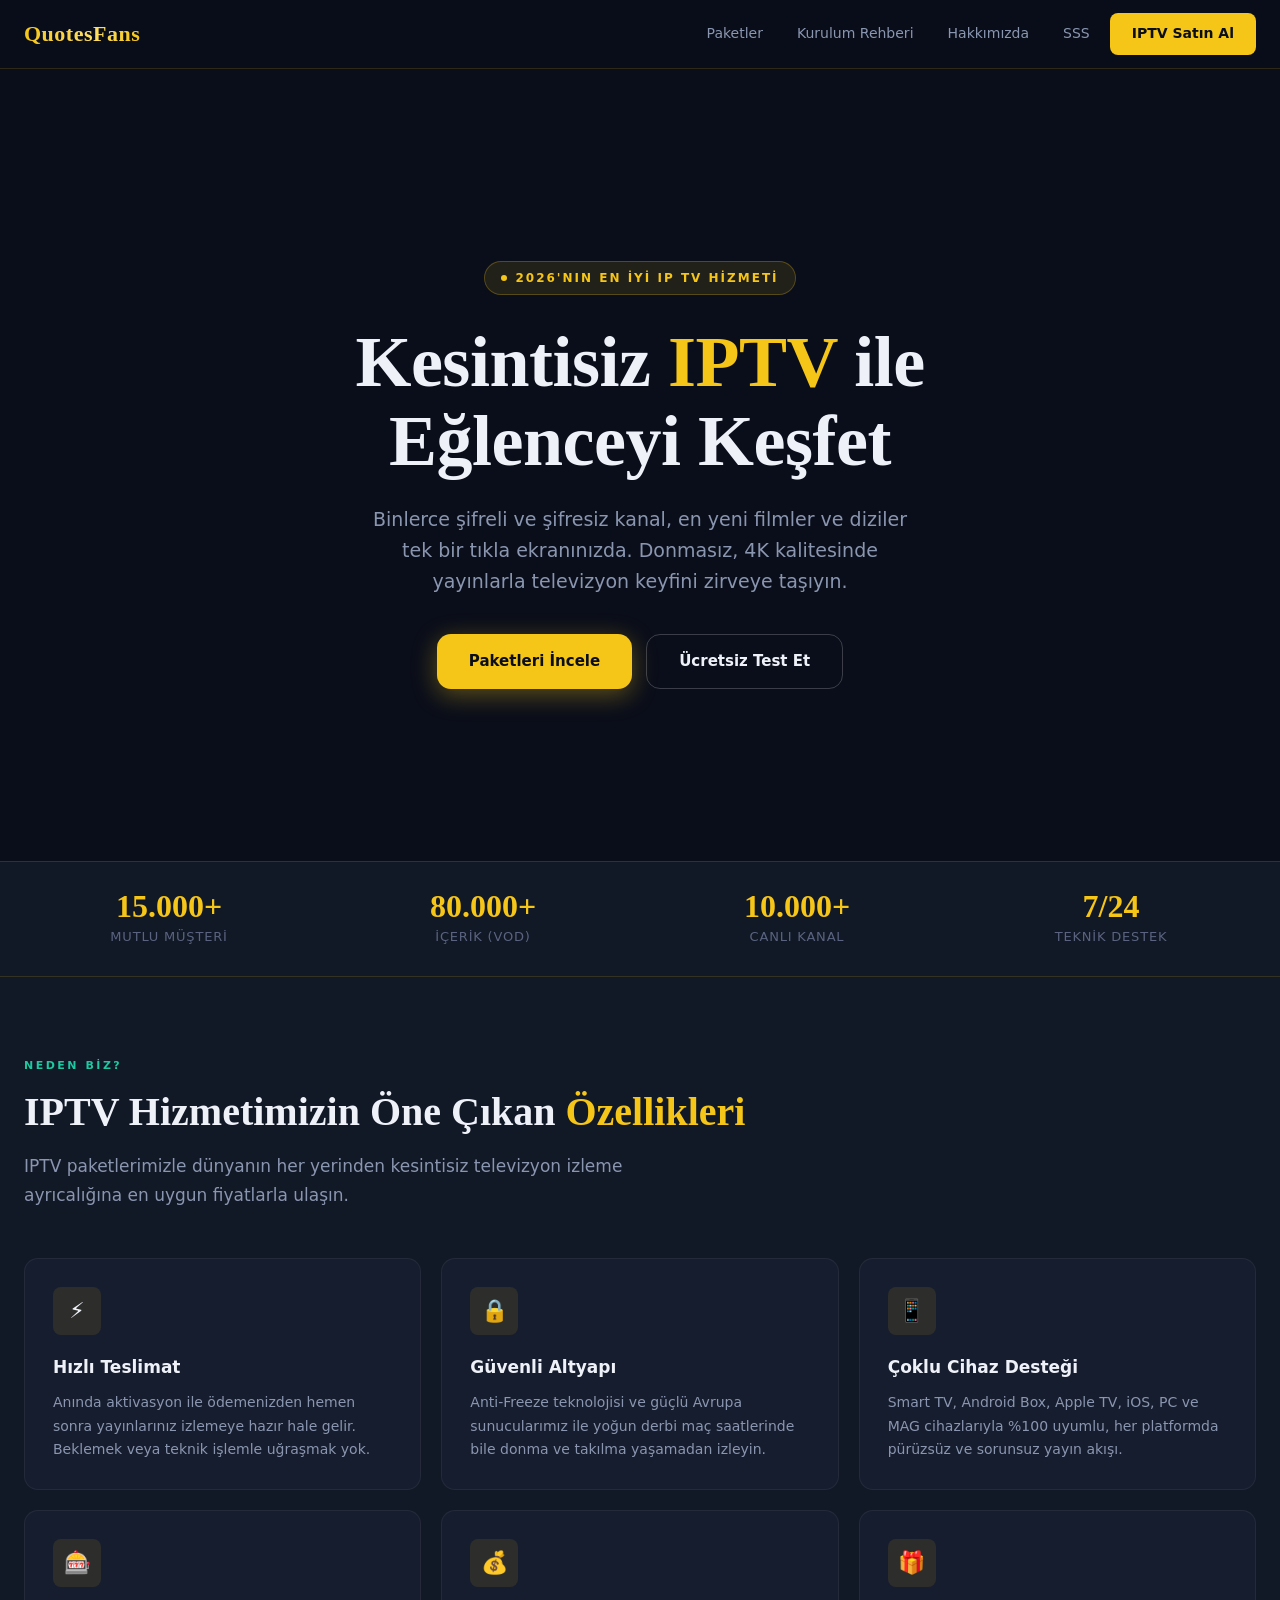
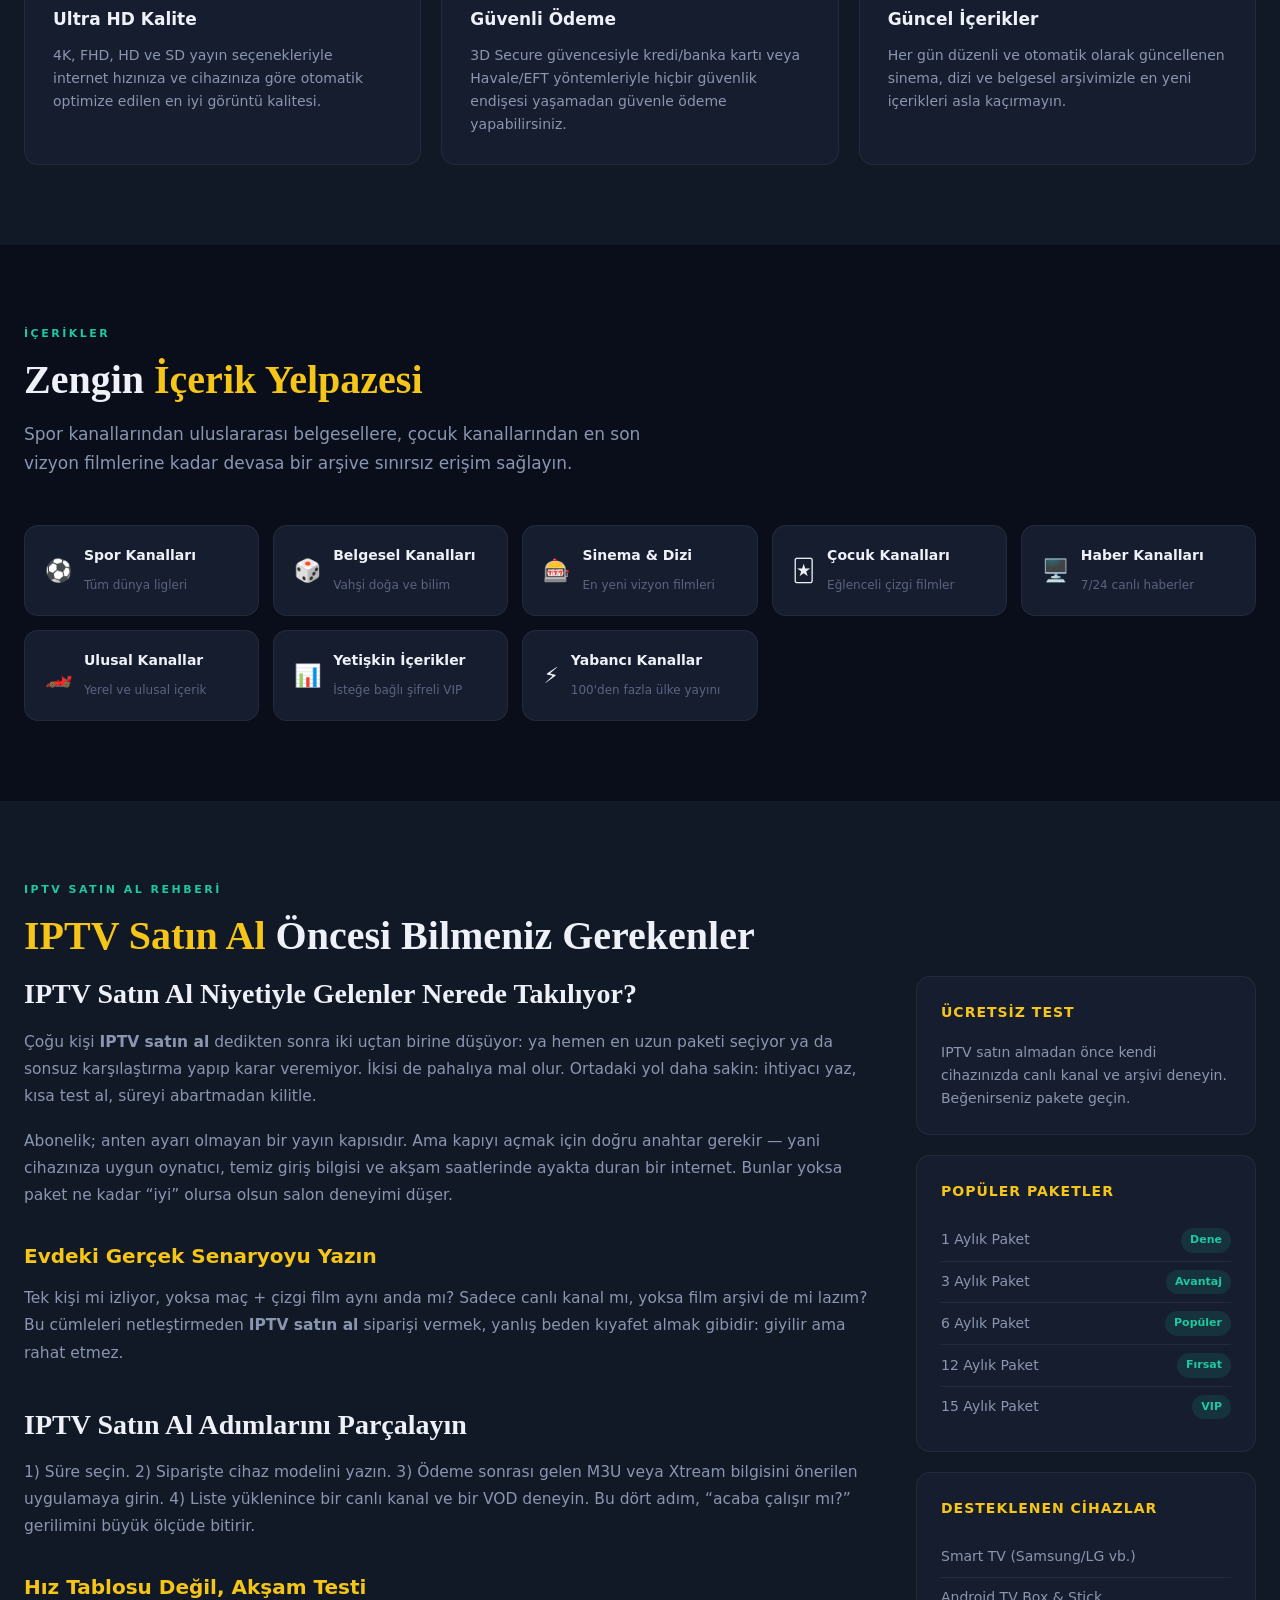
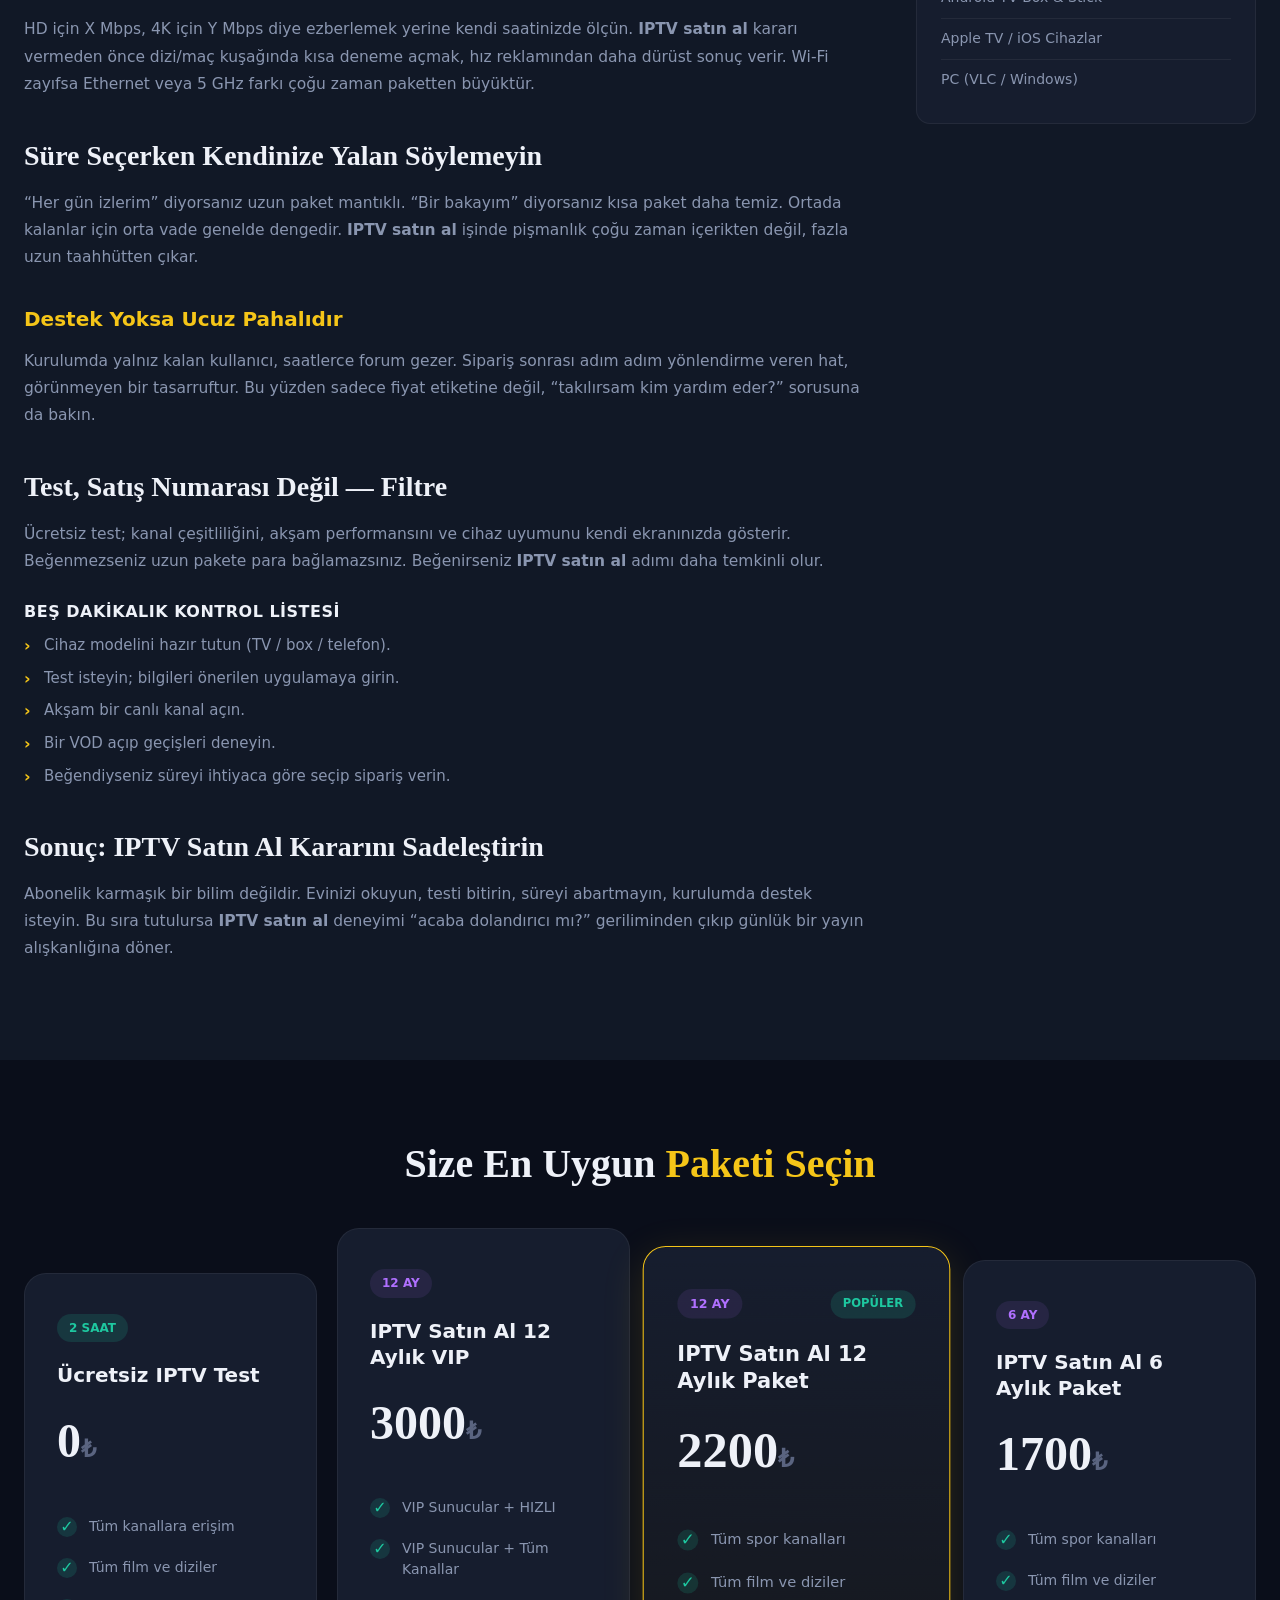
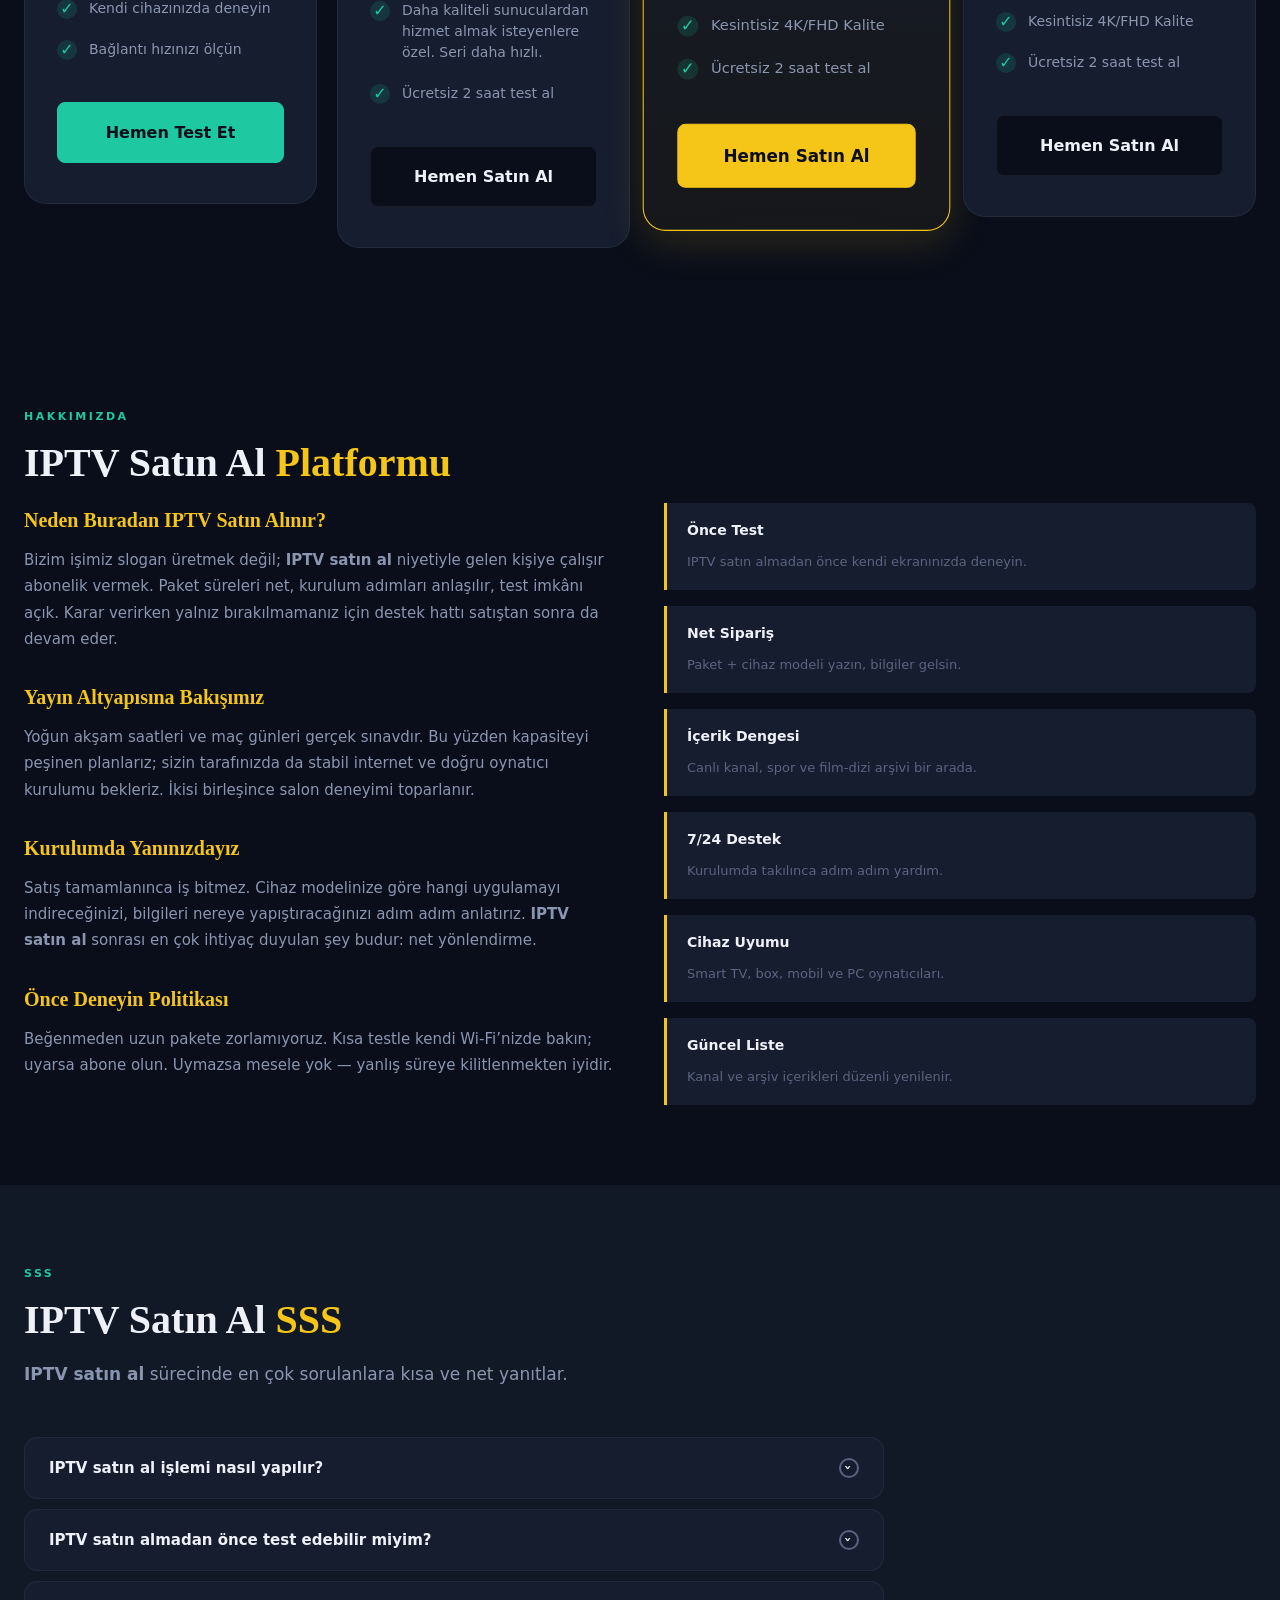
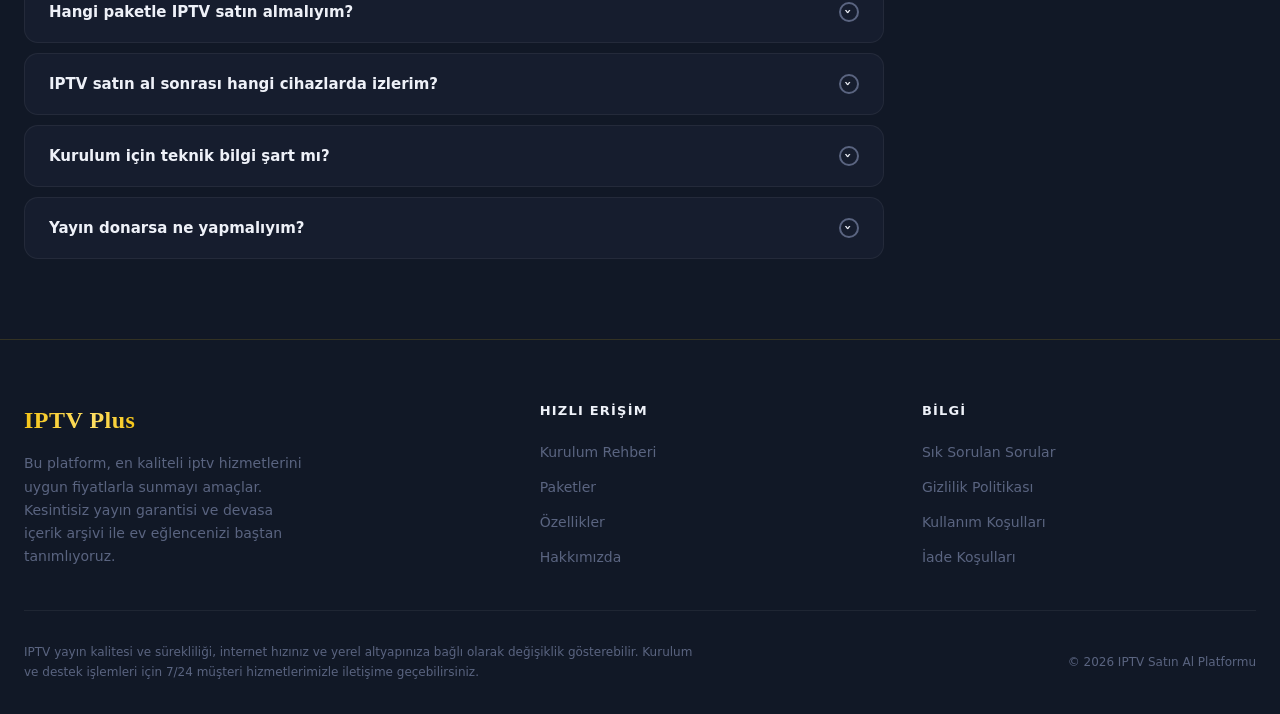
==== index.html @ f60a790b "Update index.html" ====
<!DOCTYPE html>
<html lang="tr">
<head>
  <meta charset="UTF-8">
  <meta name="viewport" content="width=device-width, initial-scale=1.0">
  
  <!-- SEO Meta -->
  <title>IPTV Satın Al | Uygun Fiyatlı IPTV Paketleri ve Ücretsiz Test</title>
  <meta name="description" content="IPTV satın al ve anında kullanmaya başla. Uygun fiyatlı IPTV abonelikleri, 4K & Full HD yayınlar, hızlı aktivasyon, donmasız yayın ve 7/24 teknik destek ile en iyi IPTV deneyimini yaşayın."> 
  <meta name="keywords" content="iptv satın al,IP TV, IPTV satın al, en uygun fiyatlı iptv 2026, iptv server, kesintisiz iptv, 4k iptv, donmasız iptv, güvenilir iptv, iptv abonelik, iptv türkiye, kaliteli iptv, ucuz iptv paketi, iptv test, şifresiz iptv, xtream codes iptv">
  <meta name="author" content="IPTV Platformu">
  <meta name="robots" content="index, follow">
  <meta name="googlebot" content="index, follow">
  <meta name="bingbot" content="index, follow">
  
  <!-- Ekstra SEO Etiketleri -->
  <meta name="language" content="Turkish">
  <meta name="revisit-after" content="1 days">
  <meta name="rating" content="general">
  <meta name="subject" content="IPTV Satın Al | Uygun Fiyatlı IPTV Paketleri ve Ücretsiz Test">
  <meta name="distribution" content="global">
  
  <meta name="theme-color" content="#0a0e1a">
  <meta name="msapplication-TileColor" content="#0a0e1a">
  <meta name="msapplication-TileImage" content="favicon-150x150.png">

  <link rel="apple-touch-icon" sizes="180x180" href="/apple-touch-icon.png">
  <link rel="icon" type="image/png" sizes="32x32" href="/favicon-32x32.png">
  <link rel="icon" type="image/png" sizes="16x16" href="/favicon-16x16.png">
  <link rel="shortcut icon" href="/favicon.ico">

  <!-- Canonical & hreflang (Değiştirilmedi) -->
  <link rel="canonical" href="https://quotesfans.com/">
    <link rel="alternate" hreflang="tr" href="https://quotesfans.com/" />
    <link rel="alternate" hreflang="en" href="https://quotesfans.com/" />
    <link rel="alternate" hreflang="de" href="https://quotesfans.com/" />
    <link rel="alternate" hreflang="fr" href="https://quotesfans.com/" />
    <link rel="alternate" hreflang="nl" href="https://quotesfans.com/" />
    <link rel="alternate" hreflang="it" href="https://quotesfans.com/" />
    <link rel="alternate" hreflang="es" href="https://quotesfans.com/" />
    <link rel="alternate" hreflang="pt" href="https://quotesfans.com/" />
    <link rel="alternate" hreflang="sv" href="https://quotesfans.com/" />
    <link rel="alternate" hreflang="no" href="https://quotesfans.com/" />
    <link rel="alternate" hreflang="da" href="https://quotesfans.com/" />
    <link rel="alternate" hreflang="fi" href="https://quotesfans.com/" />
    <link rel="alternate" hreflang="cs" href="https://quotesfans.com/" />
    <link rel="alternate" hreflang="sk" href="https://quotesfans.com/" />
    <link rel="alternate" hreflang="hu" href="https://quotesfans.com/" />
    <link rel="alternate" hreflang="ro" href="https://quotesfans.com/" />
    <link rel="alternate" hreflang="bg" href="https://quotesfans.com/" />
    <link rel="alternate" hreflang="el" href="https://quotesfans.com/" />
    <link rel="alternate" hreflang="ru" href="https://quotesfans.com/" />
    <link rel="alternate" hreflang="uk" href="https://quotesfans.com/" />
    <link rel="alternate" hreflang="sr" href="https://quotesfans.com/" />
    <link rel="alternate" hreflang="hr" href="https://quotesfans.com/" />
    <link rel="alternate" hreflang="bs" href="https://quotesfans.com/" />
    <link rel="alternate" hreflang="sq" href="https://quotesfans.com/" />
    <link rel="alternate" hreflang="x-default" href="https://quotesfans.com/" />

  <!-- Open Graph -->
  <meta property="og:type" content="website">
  <meta property="og:url" content="https://quotesfans.com/">
  <meta property="og:title" content="IPTV Satın Al | Uygun Fiyatlı IPTV Paketleri ve Ücretsiz Test">
  <meta property="og:description" content="IPTV satın al ve anında kullanmaya başla. Uygun fiyatlı IPTV abonelikleri, 4K & Full HD yayınlar, hızlı aktivasyon, donmasız yayın ve 7/24 teknik destek ile en iyi IPTV deneyimini yaşayın.">
  <meta property="og:image" content="https://quotesfans.com/favicon.ico">
  <meta property="og:site_name" content="IPTV Satın Al | Uygun Fiyatlı IPTV Paketleri ve Ücretsiz Test">

  <!-- Twitter -->
  <meta name="twitter:card" content="summary_large_image">
  <meta name="twitter:url" content="https://quotesfans.com/">
  <meta name="twitter:title" content="IPTV Satın Al | Uygun Fiyatlı IPTV Paketleri ve Ücretsiz Test">
  <meta name="twitter:description" content="IPTV satın al ve anında kullanmaya başla. Uygun fiyatlı IPTV abonelikleri, 4K & Full HD yayınlar, hızlı aktivasyon, donmasız yayın ve 7/24 teknik destek ile en iyi IPTV deneyimini yaşayın.">
  <meta name="twitter:image" content="https://quotesfans.com/favicon.ico">

  <!-- Favicon -->
  <link rel="icon" type="image/x-icon" href="https://quotesfans.com/favicon.ico">
  <link rel="icon" type="image/png" sizes="16x16" href="https://quotesfans.com/favicon.ico">
  <link rel="icon" type="image/png" sizes="32x32" href="https://quotesfans.com/favicon.ico">
  <link rel="icon" type="image/png" sizes="48x48" href="https://quotesfans.com/favicon.ico">
  <link rel="icon" type="image/png" sizes="96x96" href="https://quotesfans.com/favicon.ico">
  <link rel="icon" type="image/png" sizes="150x150" href="https://quotesfans.com/favicon.ico">
  <link rel="apple-touch-icon" sizes="180x180" href="https://quotesfans.com/favicon.ico">
  <link rel="icon" type="image/png" sizes="192x192" href="https://quotesfans.com/favicon.ico">
  <link rel="icon" type="image/png" sizes="512x512" href="https://quotesfans.com/favicon.ico">
  <link rel="manifest" href="site.webmanifest">

  <!-- JSON-LD: Organization -->
  <script type="application/ld+json">
  {
    "@context": "https://schema.org",
    "@type": "Organization",
    "name": "QuotesFans",
    "url": "https://quotesfans.com/",
    "logo": "https://quotesfans.com/android-chrome-512x512.png",
    "description": "IPTV Satın Al | Uygun Fiyatlı IPTV Paketleri ve Ücretsiz Test"
  }
  </script>

  <!-- JSON-LD: WebSite -->
  <script type="application/ld+json">
  {
    "@context": "https://schema.org",
    "@type": "WebSite",
    "name": "QuotesFans",
    "url": "https://quotesfans.com/",
    "potentialAction": {
      "@type": "SearchAction",
      "target": "https://quotesfans.com/?s={search_term_string}",
      "query-input": "required name=search_term_string"
    }
  }
  </script>

  <!-- JSON-LD: BreadcrumbList -->
  <script type="application/ld+json">
  {
    "@context": "https://schema.org",
    "@type": "BreadcrumbList",
    "itemListElement": [
      {
        "@type": "ListItem",
        "position": 1,
        "name": "Ana Sayfa",
        "item": "https://quotesfans.com/"
      },
      {
        "@type": "ListItem",
        "position": 2,
        "name": "IPTV Satın Al Rehberi",
        "item": "https://quotesfans.com/#giris-rehberi"
      }
    ]
  }
  </script>

  <!-- JSON-LD: FAQPage -->
  <script type="application/ld+json">
  {
    "@context": "https://schema.org",
    "@type": "FAQPage",
    "mainEntity": [
      {
        "@type": "Question",
        "name": "IPTV satın al işlemi nasıl yapılır?",
        "acceptedAnswer": {
          "@type": "Answer",
          "text": "Paketi seçip sipariş verin, cihaz modelinizi yazın. Ödeme onayı sonrası abonelik bilgileri gelir; önerilen uygulamaya girerek dakikalar içinde izlemeye başlarsınız."
        }
      },
      {
        "@type": "Question",
        "name": "IPTV satın almadan önce test edebilir miyim?",
        "acceptedAnswer": {
          "@type": "Answer",
          "text": "Evet. Kendi cihazınızda ve kendi internetinizde kısa test ile yayın kalitesini görün; beğenirseniz pakete geçin."
        }
      },
      {
        "@type": "Question",
        "name": "Hangi paketle IPTV satın almalıyım?",
        "acceptedAnswer": {
          "@type": "Answer",
          "text": "İlk kez deniyorsanız kısa paket; düzenli izliyorsanız 6 veya 12 aylık seçenek daha mantıklıdır."
        }
      },
      {
        "@type": "Question",
        "name": "IPTV satın al sonrası hangi cihazlarda izlerim?",
        "acceptedAnswer": {
          "@type": "Answer",
          "text": "Smart TV, Android box, Apple TV, telefon, tablet ve bilgisayar. Siparişte modelinizi paylaşmanız kurulumu hızlandırır."
        }
      },
      {
        "@type": "Question",
        "name": "Kurulum için teknik bilgi şart mı?",
        "acceptedAnswer": {
          "@type": "Answer",
          "text": "Hayır. Destek ekibi cihazınıza uygun adımları anlatır. Çoğu kurulum birkaç dakikada biter."
        }
      },
      {
        "@type": "Question",
        "name": "Yayın donarsa ne yapmalıyım?",
        "acceptedAnswer": {
          "@type": "Answer",
          "text": "Önce Ethernet veya 5 GHz Wi-Fi deneyin, arka plan indirmelerini kapatın. Sorun sürerse destek hattına cihaz modelinizle yazın."
        }
      }
    ]
  }
  </script>

<style>
*, *::before, *::after { margin: 0; padding: 0; box-sizing: border-box; }
:root {
  --bg-base: #0a0e1a;
  --bg-surface: #111826;
  --bg-card: #161d2e;
  --bg-card-hover: #1c2540;
  --accent-gold: #f5c518;
  --accent-gold-dim: #c49a0e;
  --accent-teal: #1ec8a0;
  --accent-blue: #4a90d9;
  --text-primary: #eef1f8;
  --text-secondary: #8a96b0;
  --text-muted: #5a6480;
  --border: rgba(245, 197, 24, 0.15);
  --border-subtle: rgba(255,255,255,0.06);
  --radius-sm: 8px;
  --radius-md: 14px;
  --radius-lg: 22px;
  --shadow-card: 0 4px 24px rgba(0,0,0,0.4);
  --shadow-glow: 0 0 30px rgba(245, 197, 24, 0.18);
  --font-display: 'Georgia', 'Times New Roman', serif;
  --font-body: 'Segoe UI', system-ui, -apple-system, sans-serif;
}
html { scroll-behavior: smooth; }
body {
  font-family: var(--font-body);
  background-color: var(--bg-base);
  color: var(--text-primary);
  line-height: 1.7;
  overflow-x: hidden;
  min-height: 100vh;
}
/* ===================== HEADER ===================== */
.site-header {
  position: sticky;
  top: 0;
  z-index: 1000;
  background: rgba(10, 14, 26, 0.95);
  backdrop-filter: blur(12px);
  -webkit-backdrop-filter: blur(12px);
  border-bottom: 1px solid var(--border);
}
.header-inner {
  max-width: 1280px;
  margin: 0 auto;
  padding: 0 24px;
  height: 68px;
  display: flex;
  align-items: center;
  justify-content: space-between;
  gap: 24px;
}
.site-logo {
  display: flex;
  align-items: center;
  gap: 10px;
  text-decoration: none;
  flex-shrink: 0;
}
.site-logo img {
  width: 36px;
  height: 36px;
  border-radius: 8px;
}
.logo-wordmark {
  font-family: var(--font-display);
  font-size: 22px;
  font-weight: 700;
  letter-spacing: 0.5px;
  background: linear-gradient(90deg, var(--accent-gold) 0%, #ffe066 60%, var(--accent-gold) 100%);
  -webkit-background-clip: text;
  -webkit-text-fill-color: transparent;
  background-clip: text;
}
.header-nav {
  display: flex;
  align-items: center;
  gap: 6px;
}
.nav-link {
  color: var(--text-secondary);
  text-decoration: none;
  font-size: 14px;
  font-weight: 500;
  padding: 8px 14px;
  border-radius: var(--radius-sm);
  transition: color 0.2s, background 0.2s;
}
.nav-link:hover {
  color: var(--text-primary);
  background: var(--border-subtle);
}
.nav-cta {
  background: var(--accent-gold);
  color: #0a0e1a;
  font-weight: 700;
  font-size: 14px;
  padding: 9px 22px;
  border-radius: var(--radius-sm);
  text-decoration: none;
  transition: background 0.2s, box-shadow 0.2s, transform 0.15s;
}
.nav-cta:hover {
  background: #ffe066;
  box-shadow: var(--shadow-glow);
  transform: translateY(-1px);
}
.hamburger {
  display: none;
  flex-direction: column;
  gap: 5px;
  background: none;
  border: none;
  cursor: pointer;
  padding: 8px;
}
.hamburger span {
  display: block;
  width: 24px;
  height: 2px;
  background: var(--text-primary);
  border-radius: 2px;
  transition: all 0.3s;
}
/* Mobile nav */
.mobile-nav {
  display: none;
  flex-direction: column;
  gap: 4px;
  padding: 12px 24px 16px;
  background: rgba(10, 14, 26, 0.98);
  border-top: 1px solid var(--border-subtle);
}
.mobile-nav.open { display: flex; }
.mobile-nav a {
  color: var(--text-secondary);
  text-decoration: none;
  padding: 10px 0;
  font-size: 15px;
  border-bottom: 1px solid var(--border-subtle);
}
.mobile-nav a:last-child { border-bottom: none; }
/* ===================== HERO ===================== */
.hero {
  position: relative;
  min-height: 88vh;
  display: flex;
  align-items: center;
  justify-content: center;
  overflow: hidden;
  text-align: center;
  padding: 80px 24px 60px;
}
.hero-bg {
  position: absolute;
  inset: 0;
  z-index: 0;
}
.hero-bg img {
  width: 100%;
  height: 100%;
  object-fit: cover;
  object-position: center;
  opacity: 0.55;
}
.hero-bg::after {
  content: '';
  position: absolute;
  inset: 0;
  background: linear-gradient(
    to bottom,
    rgba(10,14,26,0.3) 0%,
    rgba(10,14,26,0.15) 40%,
    rgba(10,14,26,0.85) 100%
  );
}
.hero-content {
  position: relative;
  z-index: 1;
  max-width: 760px;
}
.hero-eyebrow {
  display: inline-flex;
  align-items: center;
  gap: 8px;
  font-size: 12px;
  font-weight: 700;
  letter-spacing: 2px;
  text-transform: uppercase;
  color: var(--accent-gold);
  background: rgba(245, 197, 24, 0.1);
  border: 1px solid rgba(245, 197, 24, 0.25);
  padding: 6px 16px;
  border-radius: 100px;
  margin-bottom: 28px;
}
.hero-eyebrow::before {
  content: '';
  width: 6px;
  height: 6px;
  background: var(--accent-gold);
  border-radius: 50%;
  animation: pulse-dot 2s infinite;
}
@keyframes pulse-dot {
  0%, 100% { opacity: 1; transform: scale(1); }
  50% { opacity: 0.5; transform: scale(0.7); }
}
.hero-title {
  font-family: var(--font-display);
  font-size: clamp(38px, 6vw, 72px);
  font-weight: 700;
  line-height: 1.1;
  letter-spacing: -0.5px;
  margin-bottom: 22px;
  color: var(--text-primary);
}
.hero-title span {
  color: var(--accent-gold);
}
.hero-subtitle {
  font-size: clamp(16px, 2vw, 19px);
  color: var(--text-secondary);
  max-width: 540px;
  margin: 0 auto 36px;
  line-height: 1.65;
}
.hero-actions {
  display: flex;
  justify-content: center;
  gap: 14px;
  flex-wrap: wrap;
}
.btn-primary {
  display: inline-flex;
  align-items: center;
  gap: 8px;
  background: var(--accent-gold);
  color: #0a0e1a;
  font-weight: 700;
  font-size: 15px;
  padding: 14px 32px;
  border-radius: var(--radius-md);
  text-decoration: none;
  transition: all 0.25s;
  box-shadow: 0 6px 24px rgba(245, 197, 24, 0.35);
}
.btn-primary:hover {
  background: #ffe066;
  transform: translateY(-2px);
  box-shadow: 0 10px 32px rgba(245, 197, 24, 0.5);
}
.btn-secondary {
  display: inline-flex;
  align-items: center;
  gap: 8px;
  background: transparent;
  color: var(--text-primary);
  font-weight: 600;
  font-size: 15px;
  padding: 14px 32px;
  border-radius: var(--radius-md);
  border: 1px solid rgba(255,255,255,0.2);
  text-decoration: none;
  transition: all 0.25s;
}
.btn-secondary:hover {
  background: var(--border-subtle);
  border-color: rgba(255,255,255,0.35);
  transform: translateY(-1px);
}
/* ===================== STATS BAR ===================== */
.stats-bar {
  background: var(--bg-surface);
  border-top: 1px solid var(--border);
  border-bottom: 1px solid var(--border);
  padding: 28px 24px;
}
.stats-inner {
  max-width: 1280px;
  margin: 0 auto;
  display: grid;
  grid-template-columns: repeat(4, 1fr);
  gap: 24px;
}
.stat-item {
  text-align: center;
}
.stat-number {
  font-family: var(--font-display);
  font-size: 32px;
  font-weight: 700;
  color: var(--accent-gold);
  line-height: 1;
  margin-bottom: 4px;
}
.stat-label {
  font-size: 13px;
  color: var(--text-muted);
  text-transform: uppercase;
  letter-spacing: 0.8px;
}
/* ===================== SECTIONS ===================== */
.section {
  padding: 80px 24px;
}
.section-inner {
  max-width: 1280px;
  margin: 0 auto;
}
.section-alt {
  background: var(--bg-surface);
}
.section-label {
  font-size: 11px;
  font-weight: 700;
  letter-spacing: 2.5px;
  text-transform: uppercase;
  color: var(--accent-teal);
  margin-bottom: 12px;
}
.section-title {
  font-family: var(--font-display);
  font-size: clamp(26px, 4vw, 40px);
  font-weight: 700;
  line-height: 1.2;
  color: var(--text-primary);
  margin-bottom: 16px;
}
.section-title span { color: var(--accent-gold); }
.section-lead {
  font-size: 17px;
  color: var(--text-secondary);
  max-width: 640px;
  line-height: 1.7;
  margin-bottom: 48px;
}
/* ===================== FEATURES GRID ===================== */
.features-grid {
  display: grid;
  grid-template-columns: repeat(3, 1fr);
  gap: 20px;
}
.feature-card {
  background: var(--bg-card);
  border: 1px solid var(--border-subtle);
  border-radius: var(--radius-md);
  padding: 28px;
  transition: border-color 0.25s, box-shadow 0.25s, transform 0.2s;
}
.feature-card:hover {
  border-color: var(--border);
  box-shadow: var(--shadow-card);
  transform: translateY(-3px);
}
.feature-icon {
  width: 48px;
  height: 48px;
  background: rgba(245, 197, 24, 0.1);
  border-radius: var(--radius-sm);
  display: flex;
  align-items: center;
  justify-content: center;
  font-size: 22px;
  margin-bottom: 18px;
}
.feature-card h3 {
  font-size: 17px;
  font-weight: 700;
  color: var(--text-primary);
  margin-bottom: 10px;
}
.feature-card p {
  font-size: 14px;
  color: var(--text-secondary);
  line-height: 1.65;
}
/* ===================== CATEGORY PILLS ===================== */
.categories-wrap {
  display: grid;
  grid-template-columns: repeat(auto-fill, minmax(200px, 1fr));
  gap: 14px;
}
.category-pill {
  background: var(--bg-card);
  border: 1px solid var(--border-subtle);
  border-radius: var(--radius-md);
  padding: 18px 20px;
  display: flex;
  align-items: center;
  gap: 12px;
  transition: all 0.2s;
  cursor: default;
}
.category-pill:hover {
  border-color: var(--border);
  background: var(--bg-card-hover);
}
.pill-icon { font-size: 22px; }
.pill-text strong {
  display: block;
  font-size: 14px;
  font-weight: 700;
  color: var(--text-primary);
  margin-bottom: 2px;
}
.pill-text span {
  font-size: 12px;
  color: var(--text-muted);
}

/* ===================== PRICING SECTION ===================== */
.pricing-section {
  text-align: center;
}
.pricing-grid {
  display: grid;
  grid-template-columns: repeat(4, 1fr);
  gap: 20px;
  margin-top: 40px;
  align-items: center;
}
.pricing-card {
  background: var(--bg-card);
  border: 1px solid var(--border-subtle);
  border-radius: var(--radius-lg);
  padding: 40px 32px;
  text-align: left;
  transition: all 0.3s;
  position: relative;
}
.pricing-card:hover {
  border-color: var(--accent-gold);
  transform: translateY(-5px);
  box-shadow: var(--shadow-glow);
}
.pricing-card.popular {
  border-color: var(--accent-gold);
  background: linear-gradient(180deg, var(--bg-card) 0%, rgba(245, 197, 24, 0.05) 100%);
  transform: scale(1.05);
  box-shadow: 0 10px 40px rgba(245, 197, 24, 0.15);
}
.pricing-card.popular:hover {
  transform: scale(1.05) translateY(-5px);
}
.pricing-badges {
  display: flex;
  justify-content: space-between;
  align-items: center;
  margin-bottom: 20px;
}
.badge-duration {
  font-size: 12px;
  font-weight: 800;
  color: #b070ff;
  background: rgba(176, 112, 255, 0.1);
  padding: 4px 12px;
  border-radius: 100px;
}
.badge-popular {
  font-size: 11px;
  font-weight: 800;
  color: #1ec8a0;
  background: rgba(30, 200, 160, 0.15);
  padding: 4px 12px;
  border-radius: 100px;
}
.pricing-title {
  font-size: 20px;
  font-weight: 700;
  color: var(--text-primary);
  margin-bottom: 12px;
  line-height: 1.3;
}
.pricing-price {
  font-family: var(--font-display);
  font-size: 48px;
  font-weight: 700;
  color: var(--text-primary);
  margin-bottom: 24px;
}
.pricing-price span {
  font-size: 24px;
  color: var(--text-muted);
}
.pricing-features {
  list-style: none;
  padding: 0;
  margin-bottom: 32px;
}
.pricing-features li {
  font-size: 14px;
  color: var(--text-secondary);
  padding: 10px 0;
  display: flex;
  align-items: flex-start;
  gap: 12px;
  line-height: 1.5;
}
.pricing-features li::before {
  content: '✓';
  color: #1ec8a0;
  font-weight: 900;
  font-size: 16px;
  background: rgba(30,200,160,0.15);
  border-radius: 50%;
  width: 20px;
  height: 20px;
  display: flex;
  align-items: center;
  justify-content: center;
  flex-shrink: 0;
  margin-top: 1px;
}
.btn-buy {
  display: block;
  width: 100%;
  text-align: center;
  background: #0a0e1a;
  color: var(--text-primary);
  font-weight: 700;
  padding: 16px;
  border-radius: var(--radius-sm);
  text-decoration: none;
  transition: all 0.2s;
  border: 1px solid var(--border-subtle);
}
.btn-buy:hover {
  background: var(--text-primary);
  color: #0a0e1a;
}
.pricing-card.popular .btn-buy {
  background: var(--accent-gold);
  color: #0a0e1a;
  border-color: var(--accent-gold);
}
.pricing-card.popular .btn-buy:hover {
  background: #ffe066;
}
@media (max-width: 1024px) {
  .pricing-grid {
    grid-template-columns: repeat(2, 1fr);
  }
}
@media (max-width: 768px) {
  .pricing-grid {
    grid-template-columns: 1fr;
    max-width: 400px;
    margin: 40px auto 0;
  }
  .pricing-card.popular {
    transform: none;
  }
  .pricing-card.popular:hover {
    transform: translateY(-5px);
  }
}

/* ===================== ARTICLE ===================== */
.article-wrap {
  display: grid;
  grid-template-columns: 1fr 340px;
  gap: 48px;
  align-items: start;
}
.article-body h2 {
  font-family: var(--font-display);
  font-size: 28px;
  font-weight: 700;
  color: var(--text-primary);
  margin: 40px 0 16px;
  line-height: 1.3;
}
.article-body h2:first-child { margin-top: 0; }
.article-body h3 {
  font-size: 20px;
  font-weight: 700;
  color: var(--accent-gold);
  margin: 30px 0 12px;
}
.article-body h4 {
  font-size: 16px;
  font-weight: 700;
  color: var(--text-primary);
  margin: 22px 0 8px;
  text-transform: uppercase;
  letter-spacing: 0.5px;
}
.article-body p {
  font-size: 15.5px;
  color: var(--text-secondary);
  margin-bottom: 18px;
  line-height: 1.75;
}
.article-body ul {
  list-style: none;
  margin: 0 0 20px;
  padding: 0;
}
.article-body ul li {
  position: relative;
  padding-left: 20px;
  font-size: 15px;
  color: var(--text-secondary);
  margin-bottom: 8px;
  line-height: 1.65;
}
.article-body ul li::before {
  content: '›';
  position: absolute;
  left: 0;
  color: var(--accent-gold);
  font-weight: 700;
  font-size: 16px;
}
.article-sidebar {
  display: flex;
  flex-direction: column;
  gap: 20px;
}
.sidebar-card {
  background: var(--bg-card);
  border: 1px solid var(--border-subtle);
  border-radius: var(--radius-md);
  padding: 24px;
}
.sidebar-card h4 {
  font-size: 14px;
  font-weight: 700;
  text-transform: uppercase;
  letter-spacing: 1px;
  color: var(--accent-gold);
  margin-bottom: 16px;
}
.sidebar-card p {
  font-size: 14px;
  color: var(--text-secondary);
  line-height: 1.65;
}
.sidebar-list {
  list-style: none;
  padding: 0;
}
.sidebar-list li {
  font-size: 14px;
  color: var(--text-secondary);
  padding: 8px 0;
  border-bottom: 1px solid var(--border-subtle);
  display: flex;
  justify-content: space-between;
  align-items: center;
}
.sidebar-list li:last-child { border-bottom: none; }
.sidebar-badge {
  font-size: 11px;
  font-weight: 700;
  padding: 3px 9px;
  border-radius: 100px;
  background: rgba(30, 200, 160, 0.12);
  color: var(--accent-teal);
}
/* ===================== FAQ ===================== */
.faq-list {
  display: flex;
  flex-direction: column;
  gap: 10px;
  max-width: 860px;
}
.faq-item {
  background: var(--bg-card);
  border: 1px solid var(--border-subtle);
  border-radius: var(--radius-md);
  overflow: hidden;
  transition: border-color 0.2s;
}
.faq-item.open {
  border-color: var(--border);
}
.faq-question {
  width: 100%;
  background: none;
  border: none;
  text-align: left;
  padding: 20px 24px;
  font-size: 15px;
  font-weight: 600;
  color: var(--text-primary);
  cursor: pointer;
  display: flex;
  justify-content: space-between;
  align-items: center;
  gap: 16px;
  font-family: var(--font-body);
  transition: color 0.2s;
}
.faq-question:hover { color: var(--accent-gold); }
.faq-chevron {
  width: 20px;
  height: 20px;
  flex-shrink: 0;
  border: 2px solid var(--text-muted);
  border-radius: 50%;
  display: flex;
  align-items: center;
  justify-content: center;
  transition: transform 0.3s, border-color 0.2s;
}
.faq-item.open .faq-chevron {
  transform: rotate(180deg);
  border-color: var(--accent-gold);
}
.faq-chevron::after {
  content: '›';
  font-size: 13px;
  transform: rotate(90deg);
  display: block;
  line-height: 1;
}
.faq-answer {
  max-height: 0;
  overflow: hidden;
  transition: max-height 0.35s ease, padding 0.35s;
  padding: 0 24px;
}
.faq-item.open .faq-answer {
  max-height: 300px;
  padding: 0 24px 20px;
}
.faq-answer p {
  font-size: 14.5px;
  color: var(--text-secondary);
  line-height: 1.7;
}
/* ===================== ABOUT SECTION ===================== */
.about-grid {
  display: grid;
  grid-template-columns: 1fr 1fr;
  gap: 48px;
  align-items: start;
}
.about-content h3 {
  font-family: var(--font-display);
  font-size: 20px;
  font-weight: 700;
  color: var(--accent-gold);
  margin: 28px 0 10px;
}
.about-content h3:first-child { margin-top: 0; }
.about-content p {
  font-size: 15px;
  color: var(--text-secondary);
  line-height: 1.75;
  margin-bottom: 16px;
}
.about-highlights {
  display: flex;
  flex-direction: column;
  gap: 16px;
}
.highlight-row {
  background: var(--bg-card);
  border-left: 3px solid var(--accent-gold);
  border-radius: 0 var(--radius-sm) var(--radius-sm) 0;
  padding: 16px 20px;
}
.highlight-row strong {
  display: block;
  font-size: 14px;
  color: var(--text-primary);
  margin-bottom: 4px;
}
.highlight-row span {
  font-size: 13px;
  color: var(--text-muted);
}
/* ===================== FOOTER ===================== */
.site-footer {
  background: var(--bg-surface);
  border-top: 1px solid var(--border);
  padding: 60px 24px 32px;
}
.footer-inner {
  max-width: 1280px;
  margin: 0 auto;
}
.footer-top {
  display: grid;
  grid-template-columns: 1.4fr 1fr 1fr;
  gap: 48px;
  padding-bottom: 40px;
  border-bottom: 1px solid var(--border-subtle);
  margin-bottom: 32px;
}
.footer-brand .logo-wordmark {
  font-size: 24px;
  display: inline-block;
  margin-bottom: 12px;
}
.footer-brand p {
  font-size: 14px;
  color: var(--text-muted);
  line-height: 1.65;
  max-width: 280px;
}
.footer-col h5 {
  font-size: 13px;
  font-weight: 700;
  text-transform: uppercase;
  letter-spacing: 1.2px;
  color: var(--text-primary);
  margin-bottom: 16px;
}
.footer-links {
  list-style: none;
  padding: 0;
  display: flex;
  flex-direction: column;
  gap: 8px;
}
.footer-links a {
  font-size: 14px;
  color: var(--text-muted);
  text-decoration: none;
  transition: color 0.2s;
}
.footer-links a:hover { color: var(--accent-gold); }
.footer-bottom {
  display: flex;
  justify-content: space-between;
  align-items: center;
  gap: 16px;
  flex-wrap: wrap;
}
.footer-disclaimer {
  font-size: 12px;
  color: var(--text-muted);
  line-height: 1.6;
  max-width: 680px;
}
.footer-copy {
  font-size: 12px;
  color: var(--text-muted);
  white-space: nowrap;
}
/* ===================== RESPONSIVE ===================== */
@media (max-width: 1024px) {
  .features-grid { grid-template-columns: repeat(2, 1fr); }
  .article-wrap { grid-template-columns: 1fr; }
  .article-sidebar { display: grid; grid-template-columns: repeat(2, 1fr); }
  .about-grid { grid-template-columns: 1fr; }
  .footer-top { grid-template-columns: 1fr 1fr; }
  .footer-brand { grid-column: 1 / -1; }
}
@media (max-width: 768px) {
  .header-nav { display: none; }
  .hamburger { display: flex; }
  .stats-inner { grid-template-columns: repeat(2, 1fr); }
  .features-grid { grid-template-columns: 1fr; }
  .categories-wrap { grid-template-columns: repeat(2, 1fr); }
  .article-sidebar { grid-template-columns: 1fr; }
  .footer-top { grid-template-columns: 1fr; gap: 28px; }
  .footer-bottom { flex-direction: column; align-items: flex-start; }
}
@media (max-width: 480px) {
  .hero-actions { flex-direction: column; align-items: center; }
  .stats-inner { grid-template-columns: repeat(2, 1fr); gap: 16px; }
  .categories-wrap { grid-template-columns: 1fr; }
}
</style>
</head>
<body>
<!-- ===== HEADER ===== -->
<header class="site-header" role="banner">
  <div class="header-inner">
    <a href="#ana-sayfa" class="site-logo" aria-label="IPTV Ana Sayfa">
      <span class="logo-wordmark">QuotesFans</span>
    </a>

    <nav class="header-nav" role="navigation" aria-label="Ana menü">
      <a href="#paketler" class="nav-link">Paketler</a>
      <a href="#giris-rehberi" class="nav-link">Kurulum Rehberi</a>
      <a href="#Pusulabet-hakkinda" class="nav-link">Hakkımızda</a>
      <a href="#sss" class="nav-link">SSS</a>
      <a href="#paketler" class="nav-cta" aria-label="IPTV Satın Al">IPTV Satın Al</a>
    </nav>

    <button class="hamburger" id="hamburgerBtn" aria-label="Menüyü aç/kapat" aria-expanded="false">
      <span></span><span></span><span></span>
    </button>
  </div>

  <nav class="mobile-nav" id="mobileNav" aria-label="Mobil menü">
    <a href="#paketler">Paketler</a>
    <a href="#giris-rehberi">Kurulum Rehberi</a>
    <a href="#Pusulabet-hakkinda">Hakkımızda</a>
    <a href="#sss">SSS</a>
  </nav>
</header>

<!-- ===== HERO ===== -->
<section class="hero" id="ana-sayfa" aria-label="IPTV ana tanıtım">
  <div class="hero-content">
    <div class="hero-eyebrow">2026'nın En İyi IP TV Hizmeti</div>
    <h1 class="hero-title">
      Kesintisiz <span>IPTV</span> ile Eğlenceyi Keşfet<br>
    </h1>
    <p class="hero-subtitle">
      Binlerce şifreli ve şifresiz kanal, en yeni filmler ve diziler tek bir tıkla ekranınızda. Donmasız, 4K kalitesinde yayınlarla televizyon keyfini zirveye taşıyın.
    </p>
    <div class="hero-actions">
      <a href="#paketler" class="btn-primary">Paketleri İncele</a>
      <a href="#paketler" class="btn-secondary">Ücretsiz Test Et</a>
    </div>
  </div>
</section>

<!-- ===== STATS BAR ===== -->
<section class="stats-bar" aria-label="Platform istatistikleri">
  <div class="stats-inner">
    <div class="stat-item">
      <div class="stat-number">15.000+</div>
      <div class="stat-label">Mutlu Müşteri</div>
    </div>
    <div class="stat-item">
      <div class="stat-number">80.000+</div>
      <div class="stat-label">İçerik (VOD)</div>
    </div>
    <div class="stat-item">
      <div class="stat-number">10.000+</div>
      <div class="stat-label">Canlı Kanal</div>
    </div>
    <div class="stat-item">
      <div class="stat-number">7/24</div>
      <div class="stat-label">Teknik Destek</div>
    </div>
  </div>
</section>


<!-- ===== FEATURES ===== -->
<section class="section section-alt" id="ozellikler" aria-label="Platform özellikleri">
  <div class="section-inner">
    <div class="section-label">Neden Biz?</div>
    <h2 class="section-title">IPTV Hizmetimizin Öne Çıkan <span>Özellikleri</span></h2>
    <p class="section-lead">
      IPTV paketlerimizle dünyanın her yerinden kesintisiz televizyon izleme ayrıcalığına en uygun fiyatlarla ulaşın.
    </p>

    <div class="features-grid">
      <div class="feature-card">
        <div class="feature-icon">⚡</div>
        <h3>Hızlı Teslimat</h3>
        <p>Anında aktivasyon ile ödemenizden hemen sonra yayınlarınız izlemeye hazır hale gelir. Beklemek veya teknik işlemle uğraşmak yok.</p>
      </div>
      <div class="feature-card">
        <div class="feature-icon">🔒</div>
        <h3>Güvenli Altyapı</h3>
        <p>Anti-Freeze teknolojisi ve güçlü Avrupa sunucularımız ile yoğun derbi maç saatlerinde bile donma ve takılma yaşamadan izleyin.</p>
      </div>
      <div class="feature-card">
        <div class="feature-icon">📱</div>
        <h3>Çoklu Cihaz Desteği</h3>
        <p>Smart TV, Android Box, Apple TV, iOS, PC ve MAG cihazlarıyla %100 uyumlu, her platformda pürüzsüz ve sorunsuz yayın akışı.</p>
      </div>
      <div class="feature-card">
        <div class="feature-icon">🎰</div>
        <h3>Ultra HD Kalite</h3>
        <p>4K, FHD, HD ve SD yayın seçenekleriyle internet hızınıza ve cihazınıza göre otomatik optimize edilen en iyi görüntü kalitesi.</p>
      </div>
      <div class="feature-card">
        <div class="feature-icon">💰</div>
        <h3>Güvenli Ödeme</h3>
        <p>3D Secure güvencesiyle kredi/banka kartı veya Havale/EFT yöntemleriyle hiçbir güvenlik endişesi yaşamadan güvenle ödeme yapabilirsiniz.</p>
      </div>
      <div class="feature-card">
        <div class="feature-icon">🎁</div>
        <h3>Güncel İçerikler</h3>
        <p>Her gün düzenli ve otomatik olarak güncellenen sinema, dizi ve belgesel arşivimizle en yeni içerikleri asla kaçırmayın.</p>
      </div>
    </div>
  </div>
</section>

<!-- ===== CATEGORIES ===== -->
<section class="section" id="oyun-kategorileri" aria-label="Oyun kategorileri">
  <div class="section-inner">
    <div class="section-label">İçerikler</div>
    <h2 class="section-title">Zengin <span>İçerik Yelpazesi</span></h2>
    <p class="section-lead">
      Spor kanallarından uluslararası belgesellere, çocuk kanallarından en son vizyon filmlerine kadar devasa bir arşive sınırsız erişim sağlayın.
    </p>

    <div class="categories-wrap">
      <div class="category-pill">
        <span class="pill-icon">⚽</span>
        <div class="pill-text">
          <strong>Spor Kanalları</strong>
          <span>Tüm dünya ligleri</span>
        </div>
      </div>
      <div class="category-pill">
        <span class="pill-icon">🎲</span>
        <div class="pill-text">
          <strong>Belgesel Kanalları</strong>
          <span>Vahşi doğa ve bilim</span>
        </div>
      </div>
      <div class="category-pill">
        <span class="pill-icon">🎰</span>
        <div class="pill-text">
          <strong>Sinema & Dizi</strong>
          <span>En yeni vizyon filmleri</span>
        </div>
      </div>
      <div class="category-pill">
        <span class="pill-icon">🃏</span>
        <div class="pill-text">
          <strong>Çocuk Kanalları</strong>
          <span>Eğlenceli çizgi filmler</span>
        </div>
      </div>
      <div class="category-pill">
        <span class="pill-icon">🖥️</span>
        <div class="pill-text">
          <strong>Haber Kanalları</strong>
          <span>7/24 canlı haberler</span>
        </div>
      </div>
      <div class="category-pill">
        <span class="pill-icon">🏎️</span>
        <div class="pill-text">
          <strong>Ulusal Kanallar</strong>
          <span>Yerel ve ulusal içerik</span>
        </div>
      </div>
      <div class="category-pill">
        <span class="pill-icon">📊</span>
        <div class="pill-text">
          <strong>Yetişkin İçerikler</strong>
          <span>İsteğe bağlı şifreli VIP</span>
        </div>
      </div>
      <div class="category-pill">
        <span class="pill-icon">⚡</span>
        <div class="pill-text">
          <strong>Yabancı Kanallar</strong>
          <span>100'den fazla ülke yayını</span>
        </div>
      </div>
    </div>
  </div>
</section>

<!-- ===== ARTICLE ===== -->
<section class="section section-alt" id="giris-rehberi" aria-label="IPTV kurulum makalesi">
  <div class="section-inner">
    <div class="section-label">IPTV Satın Al Rehberi</div>
    <h2 class="section-title"><span>IPTV Satın Al</span> Öncesi Bilmeniz Gerekenler</h2>

    <div class="article-wrap">
      <article class="article-body">
        <h2>IPTV Satın Al Niyetiyle Gelenler Nerede Takılıyor?</h2>
        <p>
          Çoğu kişi <strong>IPTV satın al</strong> dedikten sonra iki uçtan birine düşüyor: ya hemen en uzun paketi seçiyor ya da sonsuz karşılaştırma yapıp karar veremiyor. İkisi de pahalıya mal olur. Ortadaki yol daha sakin: ihtiyacı yaz, kısa test al, süreyi abartmadan kilitle.
        </p>
        <p>
          Abonelik; anten ayarı olmayan bir yayın kapısıdır. Ama kapıyı açmak için doğru anahtar gerekir — yani cihazınıza uygun oynatıcı, temiz giriş bilgisi ve akşam saatlerinde ayakta duran bir internet. Bunlar yoksa paket ne kadar “iyi” olursa olsun salon deneyimi düşer.
        </p>

        <h3>Evdeki Gerçek Senaryoyu Yazın</h3>
        <p>
          Tek kişi mi izliyor, yoksa maç + çizgi film aynı anda mı? Sadece canlı kanal mı, yoksa film arşivi de mi lazım? Bu cümleleri netleştirmeden <strong>IPTV satın al</strong> siparişi vermek, yanlış beden kıyafet almak gibidir: giyilir ama rahat etmez.
        </p>

        <h2>IPTV Satın Al Adımlarını Parçalayın</h2>
        <p>
          1) Süre seçin. 2) Siparişte cihaz modelini yazın. 3) Ödeme sonrası gelen M3U veya Xtream bilgisini önerilen uygulamaya girin. 4) Liste yüklenince bir canlı kanal ve bir VOD deneyin. Bu dört adım, “acaba çalışır mı?” gerilimini büyük ölçüde bitirir.
        </p>

        <h3>Hız Tablosu Değil, Akşam Testi</h3>
        <p>
          HD için X Mbps, 4K için Y Mbps diye ezberlemek yerine kendi saatinizde ölçün. <strong>IPTV satın al</strong> kararı vermeden önce dizi/maç kuşağında kısa deneme açmak, hız reklamından daha dürüst sonuç verir. Wi-Fi zayıfsa Ethernet veya 5 GHz farkı çoğu zaman paketten büyüktür.
        </p>

        <h2>Süre Seçerken Kendinize Yalan Söylemeyin</h2>
        <p>
          “Her gün izlerim” diyorsanız uzun paket mantıklı. “Bir bakayım” diyorsanız kısa paket daha temiz. Ortada kalanlar için orta vade genelde dengedir. <strong>IPTV satın al</strong> işinde pişmanlık çoğu zaman içerikten değil, fazla uzun taahhütten çıkar.
        </p>

        <h3>Destek Yoksa Ucuz Pahalıdır</h3>
        <p>
          Kurulumda yalnız kalan kullanıcı, saatlerce forum gezer. Sipariş sonrası adım adım yönlendirme veren hat, görünmeyen bir tasarruftur. Bu yüzden sadece fiyat etiketine değil, “takılırsam kim yardım eder?” sorusuna da bakın.
        </p>

        <h2>Test, Satış Numarası Değil — Filtre</h2>
        <p>
          Ücretsiz test; kanal çeşitliliğini, akşam performansını ve cihaz uyumunu kendi ekranınızda gösterir. Beğenmezseniz uzun pakete para bağlamazsınız. Beğenirseniz <strong>IPTV satın al</strong> adımı daha temkinli olur.
        </p>

        <h4>Beş dakikalık kontrol listesi</h4>
        <ul>
          <li>Cihaz modelini hazır tutun (TV / box / telefon).</li>
          <li>Test isteyin; bilgileri önerilen uygulamaya girin.</li>
          <li>Akşam bir canlı kanal açın.</li>
          <li>Bir VOD açıp geçişleri deneyin.</li>
          <li>Beğendiyseniz süreyi ihtiyaca göre seçip sipariş verin.</li>
        </ul>

        <h2>Sonuç: IPTV Satın Al Kararını Sadeleştirin</h2>
        <p>
          Abonelik karmaşık bir bilim değildir. Evinizi okuyun, testi bitirin, süreyi abartmayın, kurulumda destek isteyin. Bu sıra tutulursa <strong>IPTV satın al</strong> deneyimi “acaba dolandırıcı mı?” geriliminden çıkıp günlük bir yayın alışkanlığına döner.
        </p>
      </article>

      <aside class="article-sidebar">
        <div class="sidebar-card">
          <h4>Ücretsiz Test</h4>
          <p>IPTV satın almadan önce kendi cihazınızda canlı kanal ve arşivi deneyin. Beğenirseniz pakete geçin.</p>
        </div>

        <div class="sidebar-card">
          <h4>Popüler Paketler</h4>
          <ul class="sidebar-list">
            <li>1 Aylık Paket <span class="sidebar-badge">Dene</span></li>
            <li>3 Aylık Paket <span class="sidebar-badge">Avantaj</span></li>
            <li>6 Aylık Paket <span class="sidebar-badge">Popüler</span></li>
            <li>12 Aylık Paket <span class="sidebar-badge">Fırsat</span></li>
            <li>15 Aylık Paket <span class="sidebar-badge">VIP</span></li>
          </ul>
        </div>

        <div class="sidebar-card">
          <h4>Desteklenen Cihazlar</h4>
          <ul class="sidebar-list">
            <li>Smart TV (Samsung/LG vb.)</li>
            <li>Android TV Box & Stick</li>
            <li>Apple TV / iOS Cihazlar</li>
            <li>PC (VLC / Windows)</li>
          </ul>
        </div>
      </aside>
    </div>
  </div>
</section>

<!-- ===== PRICING SECTION ===== -->
<section class="section pricing-section" id="paketler" aria-label="Fiyatlandırma Paketleri">
  <div class="section-inner">
    <h2 class="section-title">Size En Uygun <span>Paketi Seçin</span></h2>
    
    <div class="pricing-grid">
      
      <!-- Card Test -->
      <div class="pricing-card">
        <div class="pricing-badges">
          <span class="badge-duration" style="color: #1ec8a0; background: rgba(30,200,160,0.15);">2 SAAT</span>
          <span class="badge-popular" style="background:transparent; color:transparent;">-</span>
        </div>
        <h3 class="pricing-title">Ücretsiz IPTV Test</h3>
        <div class="pricing-price">0<span>₺</span></div>
        <ul class="pricing-features">
          <li>Tüm kanallara erişim</li>
          <li>Tüm film ve diziler</li>
          <li>Kendi cihazınızda deneyin</li>
          <li>Bağlantı hızınızı ölçün</li>
        </ul>
        <a href="https://kaliteplayer12.com/buying/test" class="btn-buy" rel="nofollow" style="background:#1ec8a0; color:#0a0e1a; border-color:#1ec8a0;">Hemen Test Et</a>
      </div>

      <!-- Card 1 -->
      <div class="pricing-card">
        <div class="pricing-badges">
          <span class="badge-duration">12 AY</span>
          <span class="badge-popular" style="background:transparent;"></span>
        </div>
        <h3 class="pricing-title">IPTV Satın Al 12 Aylık VIP</h3>
        <div class="pricing-price">3000<span>₺</span></div>
        <ul class="pricing-features">
          <li>VIP Sunucular + HIZLI</li>
          <li>VIP Sunucular + Tüm Kanallar</li>
          <li>Daha kaliteli sunuculardan hizmet almak isteyenlere özel. Seri daha hızlı.</li>
          <li>Ücretsiz 2 saat test al</li>
        </ul>
        <a href="https://kaliteplayer12.com/#packages" class="btn-buy" rel="nofollow">Hemen Satın Al</a>
      </div>

      <!-- Card 2 (Popular) -->
      <div class="pricing-card popular">
        <div class="pricing-badges">
          <span class="badge-duration">12 AY</span>
          <span class="badge-popular">POPÜLER</span>
        </div>
        <h3 class="pricing-title">IPTV Satın Al 12 Aylık Paket</h3>
        <div class="pricing-price">2200<span>₺</span></div>
        <ul class="pricing-features">
          <li>Tüm spor kanalları</li>
          <li>Tüm film ve diziler</li>
          <li>Kesintisiz 4K/FHD Kalite</li>
          <li>Ücretsiz 2 saat test al</li>
        </ul>
        <a href="https://kaliteplayer12.com/#packages" class="btn-buy" rel="nofollow">Hemen Satın Al</a>
      </div>

      <!-- Card 3 -->
      <div class="pricing-card">
        <div class="pricing-badges">
          <span class="badge-duration">6 AY</span>
        </div>
        <h3 class="pricing-title">IPTV Satın Al 6 Aylık Paket</h3>
        <div class="pricing-price">1700<span>₺</span></div>
        <ul class="pricing-features">
          <li>Tüm spor kanalları</li>
          <li>Tüm film ve diziler</li>
          <li>Kesintisiz 4K/FHD Kalite</li>
          <li>Ücretsiz 2 saat test al</li>
        </ul>
        <a href="https://kaliteplayer12.com/#packages" class="btn-buy" rel="nofollow">Hemen Satın Al</a>
      </div>

    </div>
  </div>
</section>

<!-- ===== ABOUT ===== -->
<section class="section" id="Pusulabet-hakkinda" aria-label="IPTV hakkında bilgiler">
  <div class="section-inner">
    <div class="section-label">Hakkımızda</div>
    <h2 class="section-title">IPTV Satın Al <span>Platformu</span></h2>

    <div class="about-grid">
      <div class="about-content">

        <h3>Neden Buradan IPTV Satın Alınır?</h3>
        <p>
          Bizim işimiz slogan üretmek değil; <strong>IPTV satın al</strong> niyetiyle gelen kişiye çalışır abonelik vermek. Paket süreleri net, kurulum adımları anlaşılır, test imkânı açık. Karar verirken yalnız bırakılmamanız için destek hattı satıştan sonra da devam eder.
        </p>

        <h3>Yayın Altyapısına Bakışımız</h3>
        <p>
          Yoğun akşam saatleri ve maç günleri gerçek sınavdır. Bu yüzden kapasiteyi peşinen planlarız; sizin tarafınızda da stabil internet ve doğru oynatıcı kurulumu bekleriz. İkisi birleşince salon deneyimi toparlanır.
        </p>

        <h3>Kurulumda Yanınızdayız</h3>
        <p>
          Satış tamamlanınca iş bitmez. Cihaz modelinize göre hangi uygulamayı indireceğinizi, bilgileri nereye yapıştıracağınızı adım adım anlatırız. <strong>IPTV satın al</strong> sonrası en çok ihtiyaç duyulan şey budur: net yönlendirme.
        </p>

        <h3>Önce Deneyin Politikası</h3>
        <p>
          Beğenmeden uzun pakete zorlamıyoruz. Kısa testle kendi Wi-Fi’nizde bakın; uyarsa abone olun. Uymazsa mesele yok — yanlış süreye kilitlenmekten iyidir.
        </p>

      </div>
      
      <div class="about-highlights">
        <div class="highlight-row">
          <strong>Önce Test</strong>
          <span>IPTV satın almadan önce kendi ekranınızda deneyin.</span>
        </div>
        <div class="highlight-row">
          <strong>Net Sipariş</strong>
          <span>Paket + cihaz modeli yazın, bilgiler gelsin.</span>
        </div>
        <div class="highlight-row">
          <strong>İçerik Dengesi</strong>
          <span>Canlı kanal, spor ve film-dizi arşivi bir arada.</span>
        </div>
        <div class="highlight-row">
          <strong>7/24 Destek</strong>
          <span>Kurulumda takılınca adım adım yardım.</span>
        </div>
        <div class="highlight-row">
          <strong>Cihaz Uyumu</strong>
          <span>Smart TV, box, mobil ve PC oynatıcıları.</span>
        </div>
        <div class="highlight-row">
          <strong>Güncel Liste</strong>
          <span>Kanal ve arşiv içerikleri düzenli yenilenir.</span>
        </div>
      </div>
    </div>
  </div>
</section>

<!-- ===== FAQ ===== -->
<section class="section section-alt" id="sss" aria-label="Sık sorulan sorular">
  <div class="section-inner">
    <div class="section-label">SSS</div>
    <h2 class="section-title">IPTV Satın Al <span>SSS</span></h2>
    <p class="section-lead"><strong>IPTV satın al</strong> sürecinde en çok sorulanlara kısa ve net yanıtlar.</p>

    <div class="faq-list" role="list">
      
      <div class="faq-item" role="listitem">
        <button class="faq-question" aria-expanded="false">
          IPTV satın al işlemi nasıl yapılır?
          <span class="faq-chevron" aria-hidden="true"></span>
        </button>
        <div class="faq-answer">
          <p>Paketi seçip sipariş verin, cihaz modelinizi yazın. Ödeme onayı sonrası abonelik bilgileri gelir; önerilen uygulamaya girerek dakikalar içinde izlemeye başlarsınız.</p>
        </div>
      </div>

      <div class="faq-item" role="listitem">
        <button class="faq-question" aria-expanded="false">
          IPTV satın almadan önce test edebilir miyim?
          <span class="faq-chevron" aria-hidden="true"></span>
        </button>
        <div class="faq-answer">
          <p>Evet. Kendi cihazınızda ve kendi internetinizde kısa test ile yayın kalitesini görün; beğenirseniz pakete geçin.</p>
        </div>
      </div>

      <div class="faq-item" role="listitem">
        <button class="faq-question" aria-expanded="false">
          Hangi paketle IPTV satın almalıyım?
          <span class="faq-chevron" aria-hidden="true"></span>
        </button>
        <div class="faq-answer">
          <p>İlk kez deniyorsanız kısa paket; düzenli izliyorsanız 6 veya 12 aylık seçenek daha mantıklıdır. “Kaç ay gerçekten izlerim?” sorusuyla seçin.</p>
        </div>
      </div>

      <div class="faq-item" role="listitem">
        <button class="faq-question" aria-expanded="false">
          IPTV satın al sonrası hangi cihazlarda izlerim?
          <span class="faq-chevron" aria-hidden="true"></span>
        </button>
        <div class="faq-answer">
          <p>Smart TV, Android box, Apple TV, telefon, tablet ve bilgisayar. Siparişte modelinizi paylaşmanız kurulumu hızlandırır.</p>
        </div>
      </div>

      <div class="faq-item" role="listitem">
        <button class="faq-question" aria-expanded="false">
          Kurulum için teknik bilgi şart mı?
          <span class="faq-chevron" aria-hidden="true"></span>
        </button>
        <div class="faq-answer">
          <p>Hayır. Destek ekibi cihazınıza uygun adımları anlatır. Çoğu kurulum birkaç dakikada biter.</p>
        </div>
      </div>

      <div class="faq-item" role="listitem">
        <button class="faq-question" aria-expanded="false">
          Yayın donarsa ne yapmalıyım?
          <span class="faq-chevron" aria-hidden="true"></span>
        </button>
        <div class="faq-answer">
          <p>Önce Ethernet veya 5 GHz Wi-Fi deneyin, arka plan indirmelerini kapatın. Sorun sürerse destek hattına cihaz modelinizle yazın.</p>
        </div>
      </div>

    </div>
  </div>
</section>

<!-- ===== FOOTER ===== -->
<footer class="site-footer" role="contentinfo">
  <div class="footer-inner">
    <div class="footer-top">
      <div class="footer-brand">
        <span class="logo-wordmark">IPTV Plus</span>
        <p>
          Bu platform, en kaliteli iptv hizmetlerini uygun fiyatlarla sunmayı amaçlar. Kesintisiz yayın garantisi ve devasa içerik arşivi ile ev eğlencenizi baştan tanımlıyoruz.
        </p>
      </div>
      <div class="footer-col">
        <h5>Hızlı Erişim</h5>
        <ul class="footer-links">
          <li><a href="#giris-rehberi">Kurulum Rehberi</a></li>
          <li><a href="#oyun-kategorileri">Paketler</a></li>
          <li><a href="#ozellikler">Özellikler</a></li>
          <li><a href="#Pusulabet-hakkinda">Hakkımızda</a></li>
        </ul>
      </div>
      <div class="footer-col">
        <h5>Bilgi</h5>
        <ul class="footer-links">
          <li><a href="#sss">Sık Sorulan Sorular</a></li>
          <li><a href="#giris-rehberi">Gizlilik Politikası</a></li>
          <li><a href="#Pusulabet-hakkinda">Kullanım Koşulları</a></li>
          <li><a href="#Pusulabet-hakkinda">İade Koşulları</a></li>
        </ul>
      </div>
    </div>

    <div class="footer-bottom">
      <p class="footer-disclaimer">
        IPTV yayın kalitesi ve sürekliliği, internet hızınız ve yerel altyapınıza bağlı olarak değişiklik gösterebilir. Kurulum ve destek işlemleri için 7/24 müşteri hizmetlerimizle iletişime geçebilirsiniz.
      </p>
      <span class="footer-copy">© 2026 IPTV Satın Al Platformu</span>
    </div>
  </div>
</footer>

<script>
(function() {
  var btn = document.getElementById('hamburgerBtn');
  var nav = document.getElementById('mobileNav');
  if (btn && nav) {
    btn.addEventListener('click', function() {
      var open = nav.classList.toggle('open');
      btn.setAttribute('aria-expanded', open ? 'true' : 'false');
    });
  }

  var faqs = document.querySelectorAll('.faq-question');
  faqs.forEach(function(q) {
    q.addEventListener('click', function() {
      var item = this.closest('.faq-item');
      var isOpen = item.classList.contains('open');

      document.querySelectorAll('.faq-item').forEach(function(i) {
        i.classList.remove('open');
        i.querySelector('.faq-question').setAttribute('aria-expanded', 'false');
      });

      if (!isOpen) {
        item.classList.add('open');
        this.setAttribute('aria-expanded', 'true');
      }
    });
  });
})();
</script>

</body>
</html>
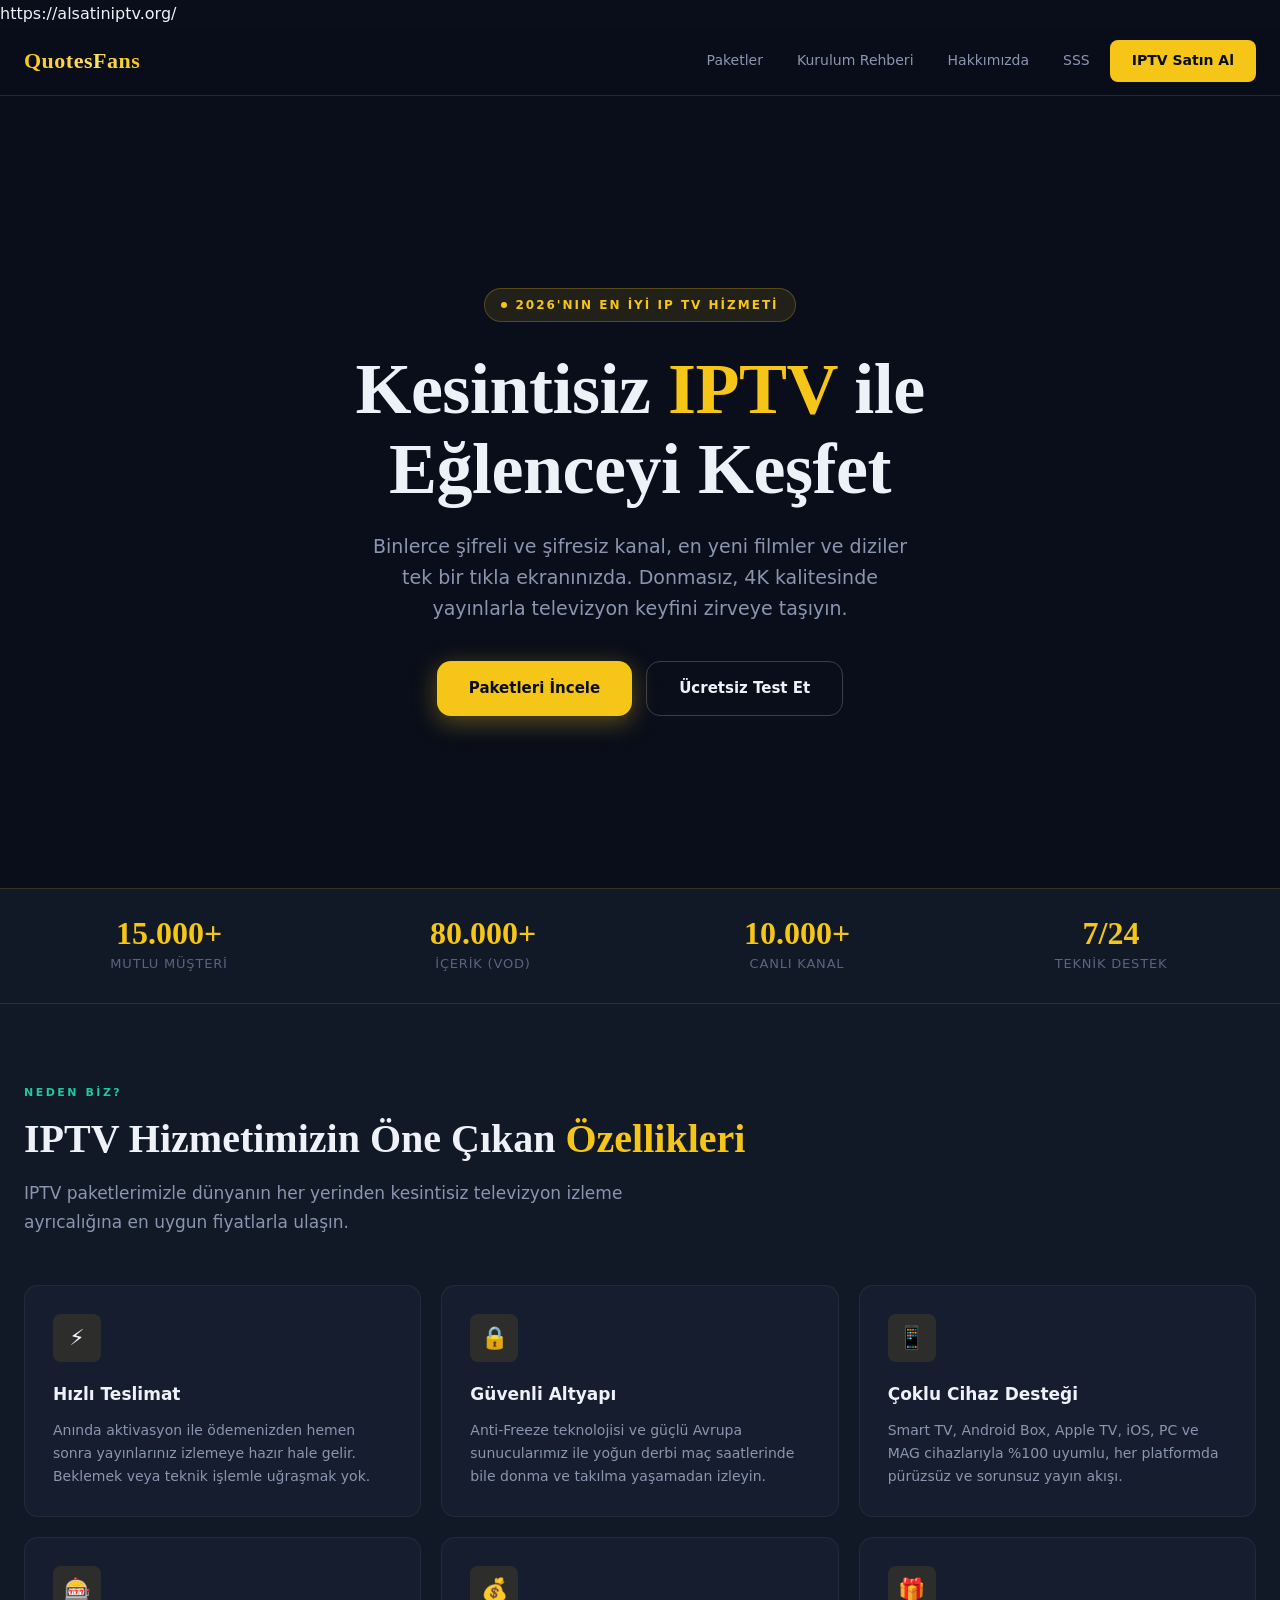
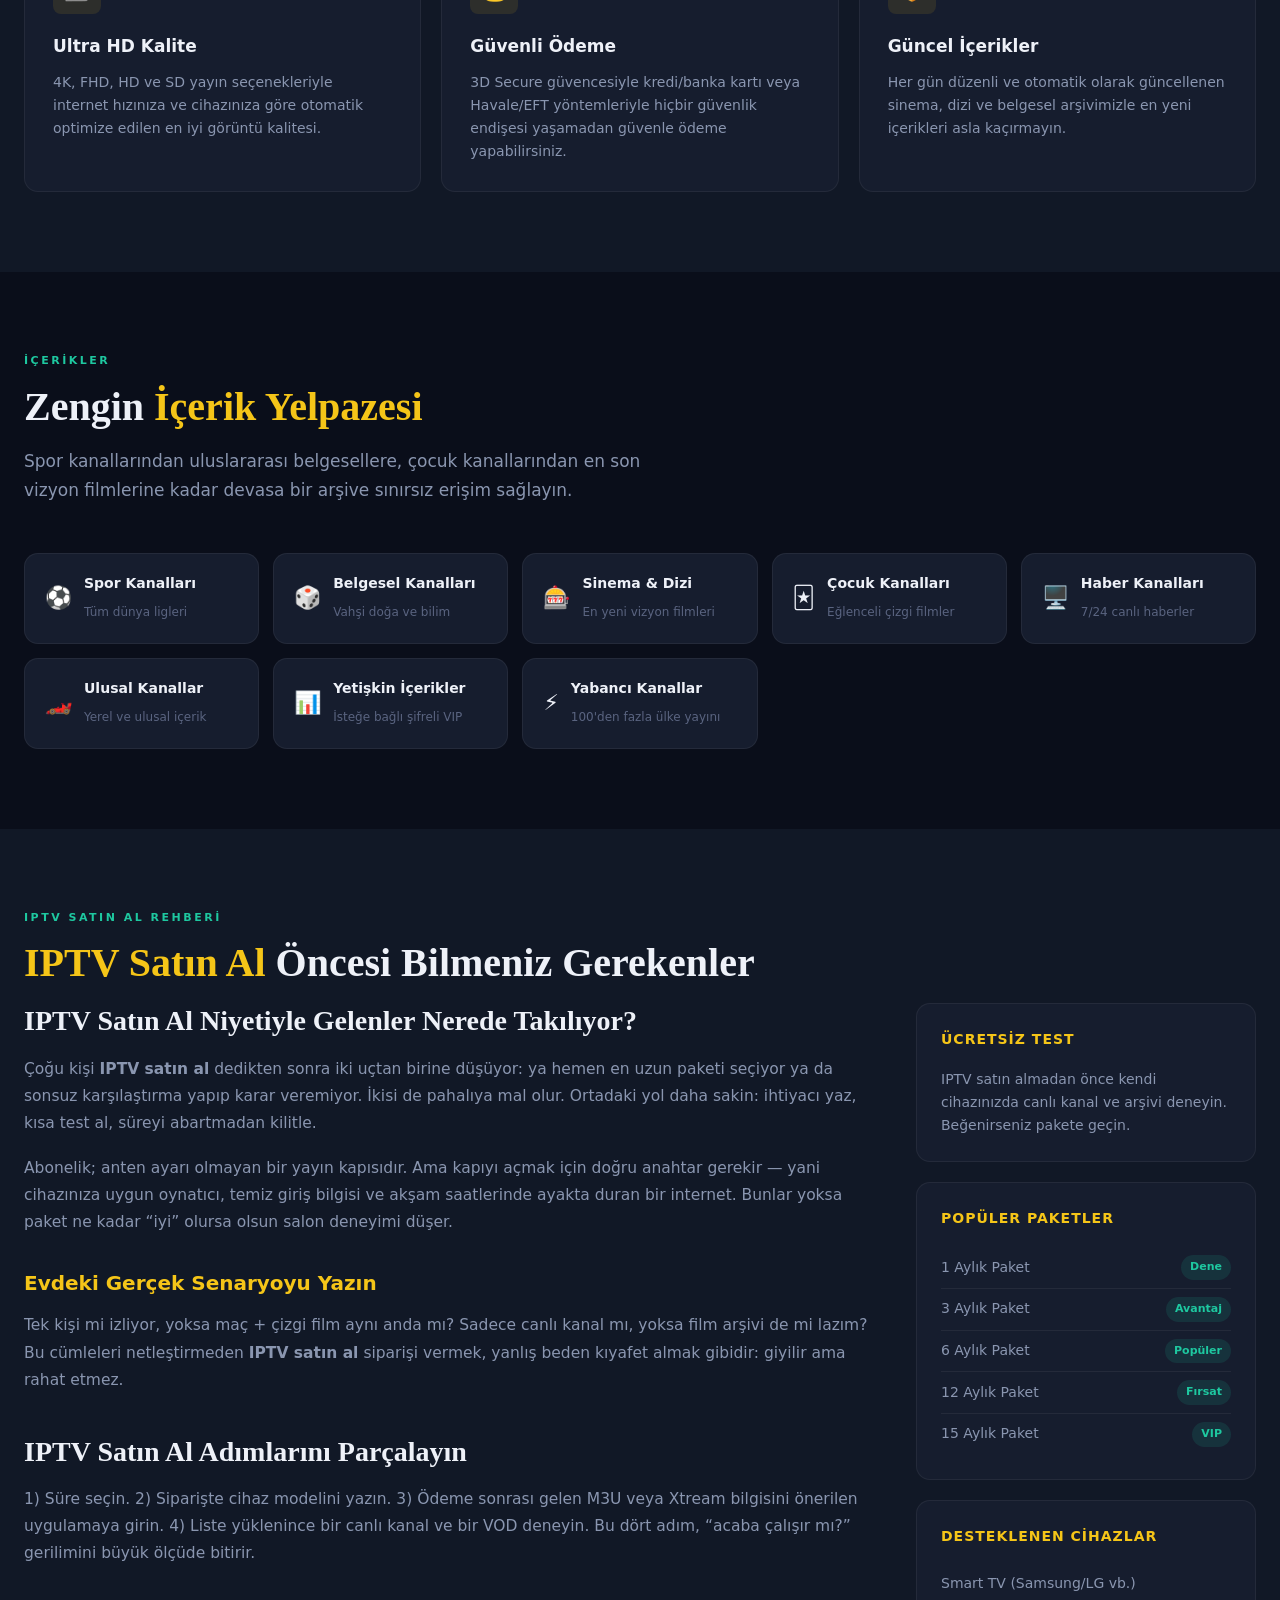
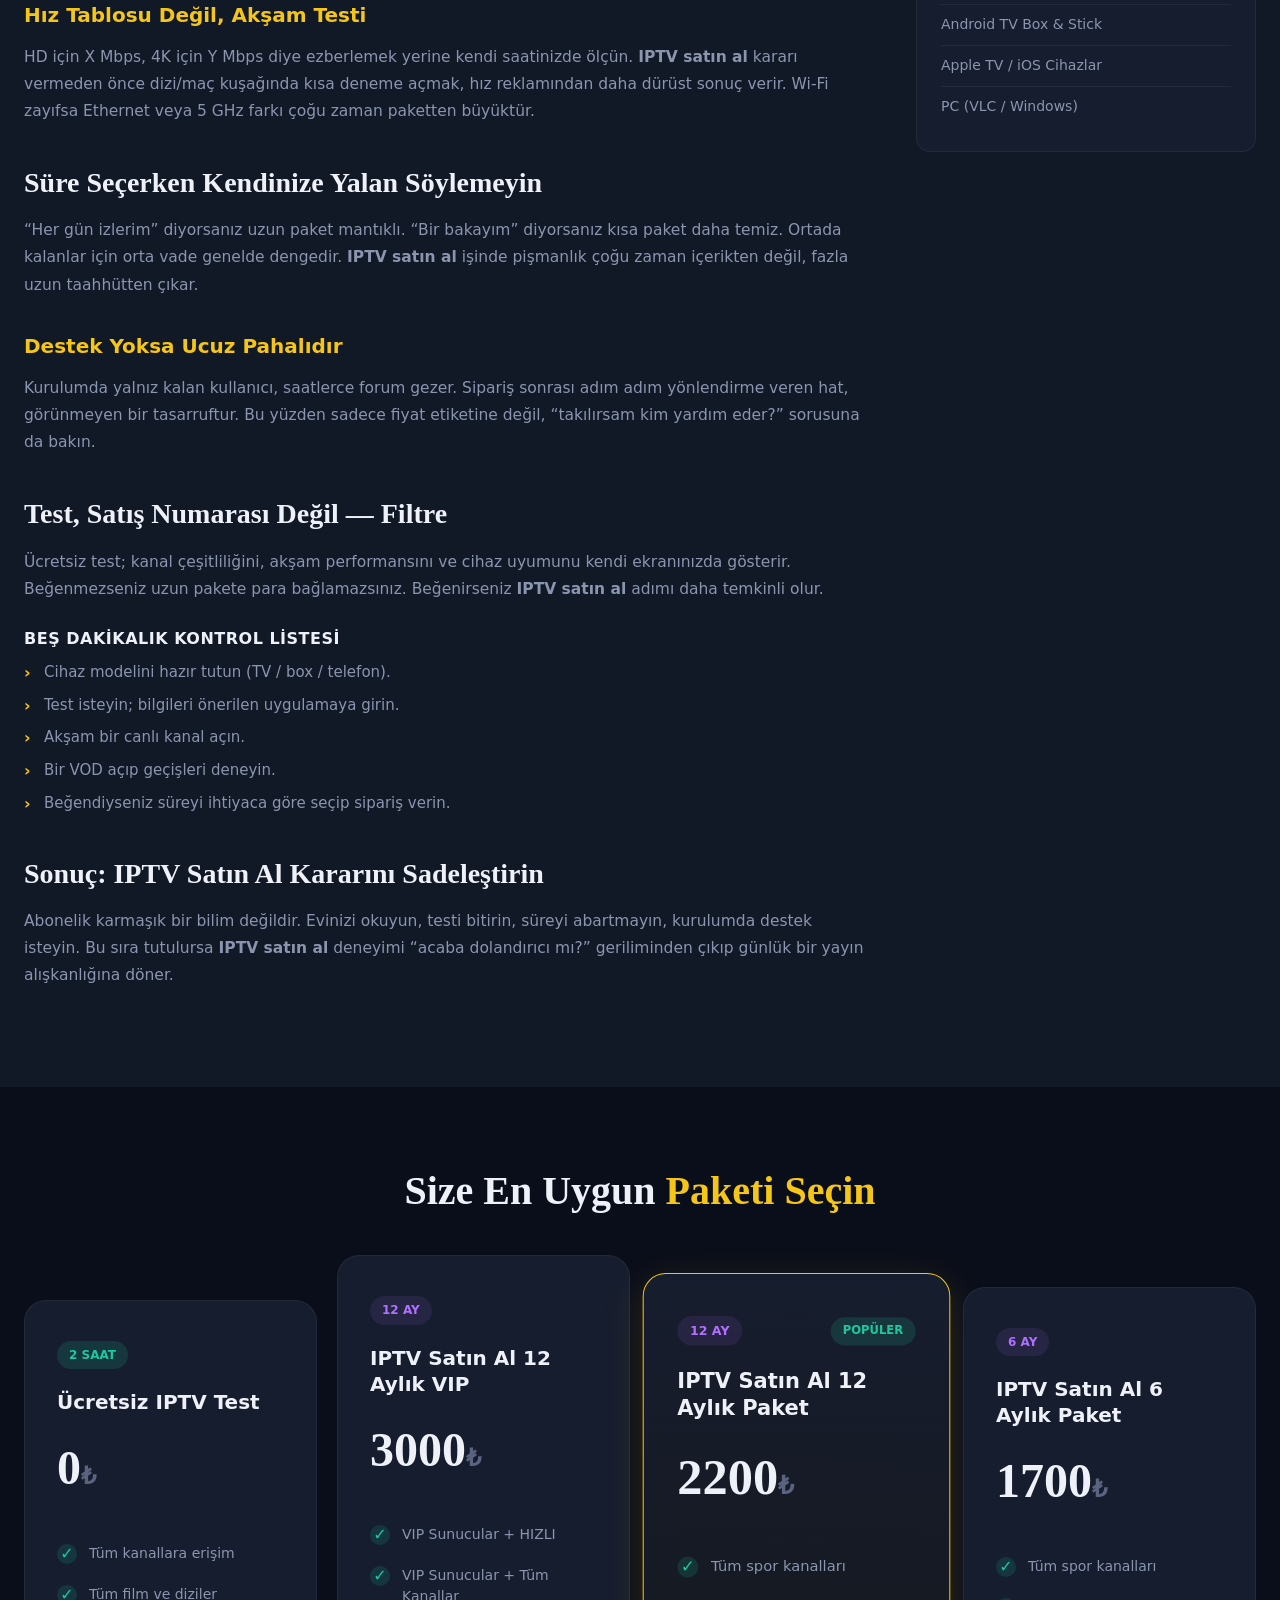
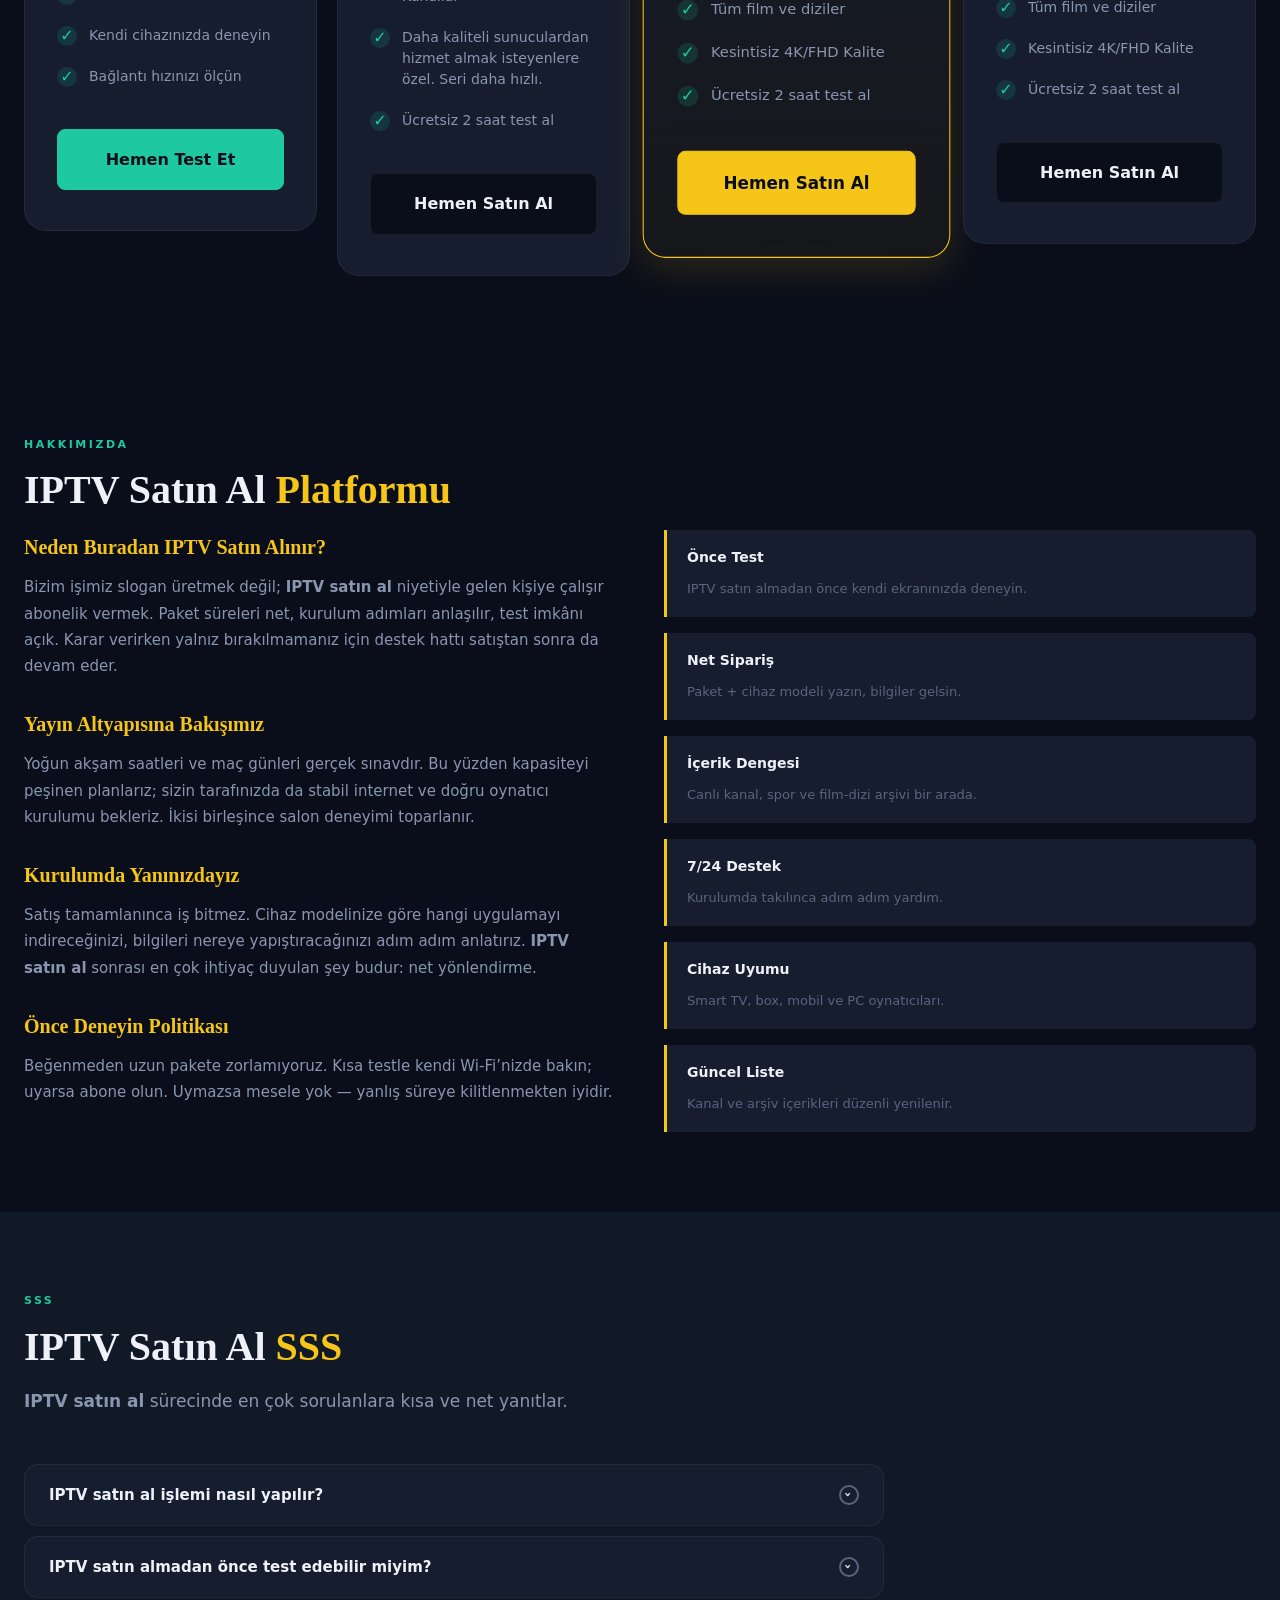
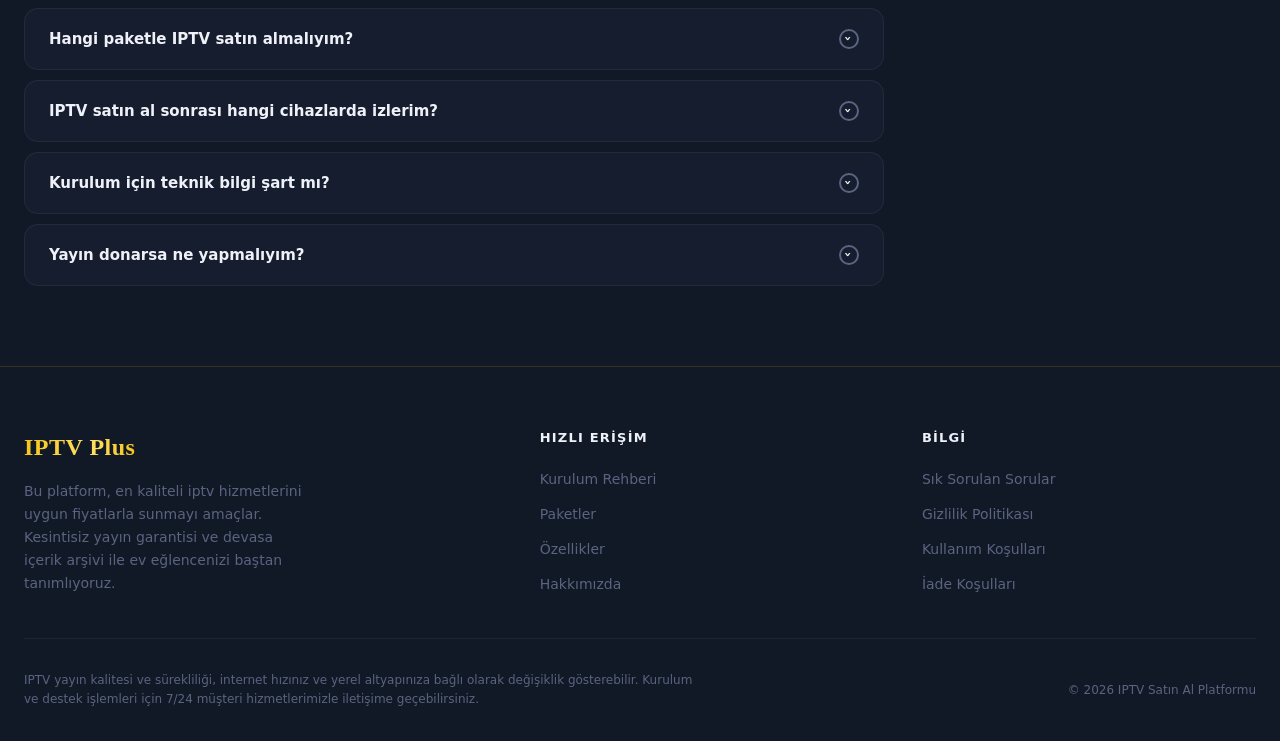
==== commit e30d2dc7: "Update index.html" ====
--- a/index.html
+++ b/index.html
@@ -1,11 +1,11 @@
 <!DOCTYPE html>
 <html lang="tr">
-<head>
+<head>https://alsatiniptv.org/
   <meta charset="UTF-8">
   <meta name="viewport" content="width=device-width, initial-scale=1.0">
   
   <!-- SEO Meta -->
-  <title>IPTV Satın Al | Uygun Fiyatlı IPTV Paketleri ve Ücretsiz Test</title>
+  <title>IPTV Satın Al | Uygun Fiyatlı IPTV Paketleri - Test Al</title>
   <meta name="description" content="IPTV satın al ve anında kullanmaya başla. Uygun fiyatlı IPTV abonelikleri, 4K & Full HD yayınlar, hızlı aktivasyon, donmasız yayın ve 7/24 teknik destek ile en iyi IPTV deneyimini yaşayın."> 
   <meta name="keywords" content="iptv satın al,IP TV, IPTV satın al, en uygun fiyatlı iptv 2026, iptv server, kesintisiz iptv, 4k iptv, donmasız iptv, güvenilir iptv, iptv abonelik, iptv türkiye, kaliteli iptv, ucuz iptv paketi, iptv test, şifresiz iptv, xtream codes iptv">
   <meta name="author" content="IPTV Platformu">
@@ -17,7 +17,7 @@
   <meta name="language" content="Turkish">
   <meta name="revisit-after" content="1 days">
   <meta name="rating" content="general">
-  <meta name="subject" content="IPTV Satın Al | Uygun Fiyatlı IPTV Paketleri ve Ücretsiz Test">
+  <meta name="subject" content="IPTV Satın Al | Uygun Fiyatlı IPTV Paketleri - Test Al">
   <meta name="distribution" content="global">
   
   <meta name="theme-color" content="#0a0e1a">
@@ -29,59 +29,44 @@
   <link rel="icon" type="image/png" sizes="16x16" href="/favicon-16x16.png">
   <link rel="shortcut icon" href="/favicon.ico">
 
-  <!-- Canonical & hreflang (Değiştirilmedi) -->
+  <!-- 1. Sıradaki sitenin uyguladığı birebir canonical ve hreflang taktiği -->
   <link rel="canonical" href="https://quotesfans.com/">
-    <link rel="alternate" hreflang="tr" href="https://quotesfans.com/" />
-    <link rel="alternate" hreflang="en" href="https://quotesfans.com/" />
-    <link rel="alternate" hreflang="de" href="https://quotesfans.com/" />
-    <link rel="alternate" hreflang="fr" href="https://quotesfans.com/" />
-    <link rel="alternate" hreflang="nl" href="https://quotesfans.com/" />
-    <link rel="alternate" hreflang="it" href="https://quotesfans.com/" />
-    <link rel="alternate" hreflang="es" href="https://quotesfans.com/" />
-    <link rel="alternate" hreflang="pt" href="https://quotesfans.com/" />
-    <link rel="alternate" hreflang="sv" href="https://quotesfans.com/" />
-    <link rel="alternate" hreflang="no" href="https://quotesfans.com/" />
-    <link rel="alternate" hreflang="da" href="https://quotesfans.com/" />
-    <link rel="alternate" hreflang="fi" href="https://quotesfans.com/" />
-    <link rel="alternate" hreflang="cs" href="https://quotesfans.com/" />
-    <link rel="alternate" hreflang="sk" href="https://quotesfans.com/" />
-    <link rel="alternate" hreflang="hu" href="https://quotesfans.com/" />
-    <link rel="alternate" hreflang="ro" href="https://quotesfans.com/" />
-    <link rel="alternate" hreflang="bg" href="https://quotesfans.com/" />
-    <link rel="alternate" hreflang="el" href="https://quotesfans.com/" />
-    <link rel="alternate" hreflang="ru" href="https://quotesfans.com/" />
-    <link rel="alternate" hreflang="uk" href="https://quotesfans.com/" />
-    <link rel="alternate" hreflang="sr" href="https://quotesfans.com/" />
-    <link rel="alternate" hreflang="hr" href="https://quotesfans.com/" />
-    <link rel="alternate" hreflang="bs" href="https://quotesfans.com/" />
-    <link rel="alternate" hreflang="sq" href="https://quotesfans.com/" />
-    <link rel="alternate" hreflang="x-default" href="https://quotesfans.com/" />
+  <link rel="alternate" hreflang="tr" href="https://alsatiniptv.org/" />
+  <link rel="alternate" hreflang="az" href="https://alsatiniptv.org/" />
+  <link rel="alternate" hreflang="pt" href="https://alsatiniptv.org/" />
+  <link rel="alternate" hreflang="ru" href="https://alsatiniptv.org/" />
+  <link rel="alternate" hreflang="uk" href="https://alsatiniptv.org/" />
+  <link rel="alternate" hreflang="kk" href="https://alsatiniptv.org/" />
+  <link rel="alternate" hreflang="ar" href="https://alsatiniptv.org/" />
+  <link rel="alternate" hreflang="en" href="https://alsatiniptv.org/" />
+  <link rel="alternate" hreflang="es" href="https://alsatiniptv.org/" />
+  <link rel="alternate" hreflang="pl" href="https://alsatiniptv.org/" />
 
   <!-- Open Graph -->
   <meta property="og:type" content="website">
-  <meta property="og:url" content="https://quotesfans.com/">
-  <meta property="og:title" content="IPTV Satın Al | Uygun Fiyatlı IPTV Paketleri ve Ücretsiz Test">
+  <meta property="og:url" content="https://alsatiniptv.org/">
+  <meta property="og:title" content="IPTV Satın Al | Uygun Fiyatlı IPTV Paketleri - Test Al">
   <meta property="og:description" content="IPTV satın al ve anında kullanmaya başla. Uygun fiyatlı IPTV abonelikleri, 4K & Full HD yayınlar, hızlı aktivasyon, donmasız yayın ve 7/24 teknik destek ile en iyi IPTV deneyimini yaşayın.">
-  <meta property="og:image" content="https://quotesfans.com/favicon.ico">
-  <meta property="og:site_name" content="IPTV Satın Al | Uygun Fiyatlı IPTV Paketleri ve Ücretsiz Test">
+  <meta property="og:image" content="https://alsatiniptv.org/favicon.ico">
+  <meta property="og:site_name" content="IPTV Satın Al | Uygun Fiyatlı IPTV Paketleri - Test Al">
 
   <!-- Twitter -->
   <meta name="twitter:card" content="summary_large_image">
-  <meta name="twitter:url" content="https://quotesfans.com/">
-  <meta name="twitter:title" content="IPTV Satın Al | Uygun Fiyatlı IPTV Paketleri ve Ücretsiz Test">
+  <meta name="twitter:url" content="https://alsatiniptv.org/">
+  <meta name="twitter:title" content="IPTV Satın Al | Uygun Fiyatlı IPTV Paketleri - Test Al">
   <meta name="twitter:description" content="IPTV satın al ve anında kullanmaya başla. Uygun fiyatlı IPTV abonelikleri, 4K & Full HD yayınlar, hızlı aktivasyon, donmasız yayın ve 7/24 teknik destek ile en iyi IPTV deneyimini yaşayın.">
-  <meta name="twitter:image" content="https://quotesfans.com/favicon.ico">
+  <meta name="twitter:image" content="https://alsatiniptv.org/favicon.ico">
 
   <!-- Favicon -->
-  <link rel="icon" type="image/x-icon" href="https://quotesfans.com/favicon.ico">
-  <link rel="icon" type="image/png" sizes="16x16" href="https://quotesfans.com/favicon.ico">
-  <link rel="icon" type="image/png" sizes="32x32" href="https://quotesfans.com/favicon.ico">
-  <link rel="icon" type="image/png" sizes="48x48" href="https://quotesfans.com/favicon.ico">
-  <link rel="icon" type="image/png" sizes="96x96" href="https://quotesfans.com/favicon.ico">
-  <link rel="icon" type="image/png" sizes="150x150" href="https://quotesfans.com/favicon.ico">
-  <link rel="apple-touch-icon" sizes="180x180" href="https://quotesfans.com/favicon.ico">
-  <link rel="icon" type="image/png" sizes="192x192" href="https://quotesfans.com/favicon.ico">
-  <link rel="icon" type="image/png" sizes="512x512" href="https://quotesfans.com/favicon.ico">
+  <link rel="icon" type="image/x-icon" href="https://alsatiniptv.org/favicon.ico">
+  <link rel="icon" type="image/png" sizes="16x16" href="https://alsatiniptv.org/favicon.ico">
+  <link rel="icon" type="image/png" sizes="32x32" href="https://alsatiniptv.org/favicon.ico">
+  <link rel="icon" type="image/png" sizes="48x48" href="https://alsatiniptv.org/favicon.ico">
+  <link rel="icon" type="image/png" sizes="96x96" href="https://alsatiniptv.org/favicon.ico">
+  <link rel="icon" type="image/png" sizes="150x150" href="https://alsatiniptv.org/favicon.ico">
+  <link rel="apple-touch-icon" sizes="180x180" href="https://alsatiniptv.org/favicon.ico">
+  <link rel="icon" type="image/png" sizes="192x192" href="https://alsatiniptv.org/favicon.ico">
+  <link rel="icon" type="image/png" sizes="512x512" href="https://alsatiniptv.org/favicon.ico">
   <link rel="manifest" href="site.webmanifest">
 
   <!-- JSON-LD: Organization -->
@@ -90,9 +75,9 @@
     "@context": "https://schema.org",
     "@type": "Organization",
     "name": "QuotesFans",
-    "url": "https://quotesfans.com/",
-    "logo": "https://quotesfans.com/android-chrome-512x512.png",
-    "description": "IPTV Satın Al | Uygun Fiyatlı IPTV Paketleri ve Ücretsiz Test"
+    "url": "https://alsatiniptv.org/",
+    "logo": "https://alsatiniptv.org/android-chrome-512x512.png",
+    "description": "IPTV Satın Al | Uygun Fiyatlı IPTV Paketleri - Test Al"
   }
   </script>
 
@@ -102,10 +87,10 @@
     "@context": "https://schema.org",
     "@type": "WebSite",
     "name": "QuotesFans",
-    "url": "https://quotesfans.com/",
+    "url": "https://alsatiniptv.org/",
     "potentialAction": {
       "@type": "SearchAction",
-      "target": "https://quotesfans.com/?s={search_term_string}",
+      "target": "https://alsatiniptv.org/?s={search_term_string}",
       "query-input": "required name=search_term_string"
     }
   }
@@ -121,13 +106,13 @@
         "@type": "ListItem",
         "position": 1,
         "name": "Ana Sayfa",
-        "item": "https://quotesfans.com/"
+        "item": "https://alsatiniptv.org/"
       },
       {
         "@type": "ListItem",
         "position": 2,
         "name": "IPTV Satın Al Rehberi",
-        "item": "https://quotesfans.com/#giris-rehberi"
+        "item": "https://alsatiniptv.org/#giris-rehberi"
       }
     ]
   }
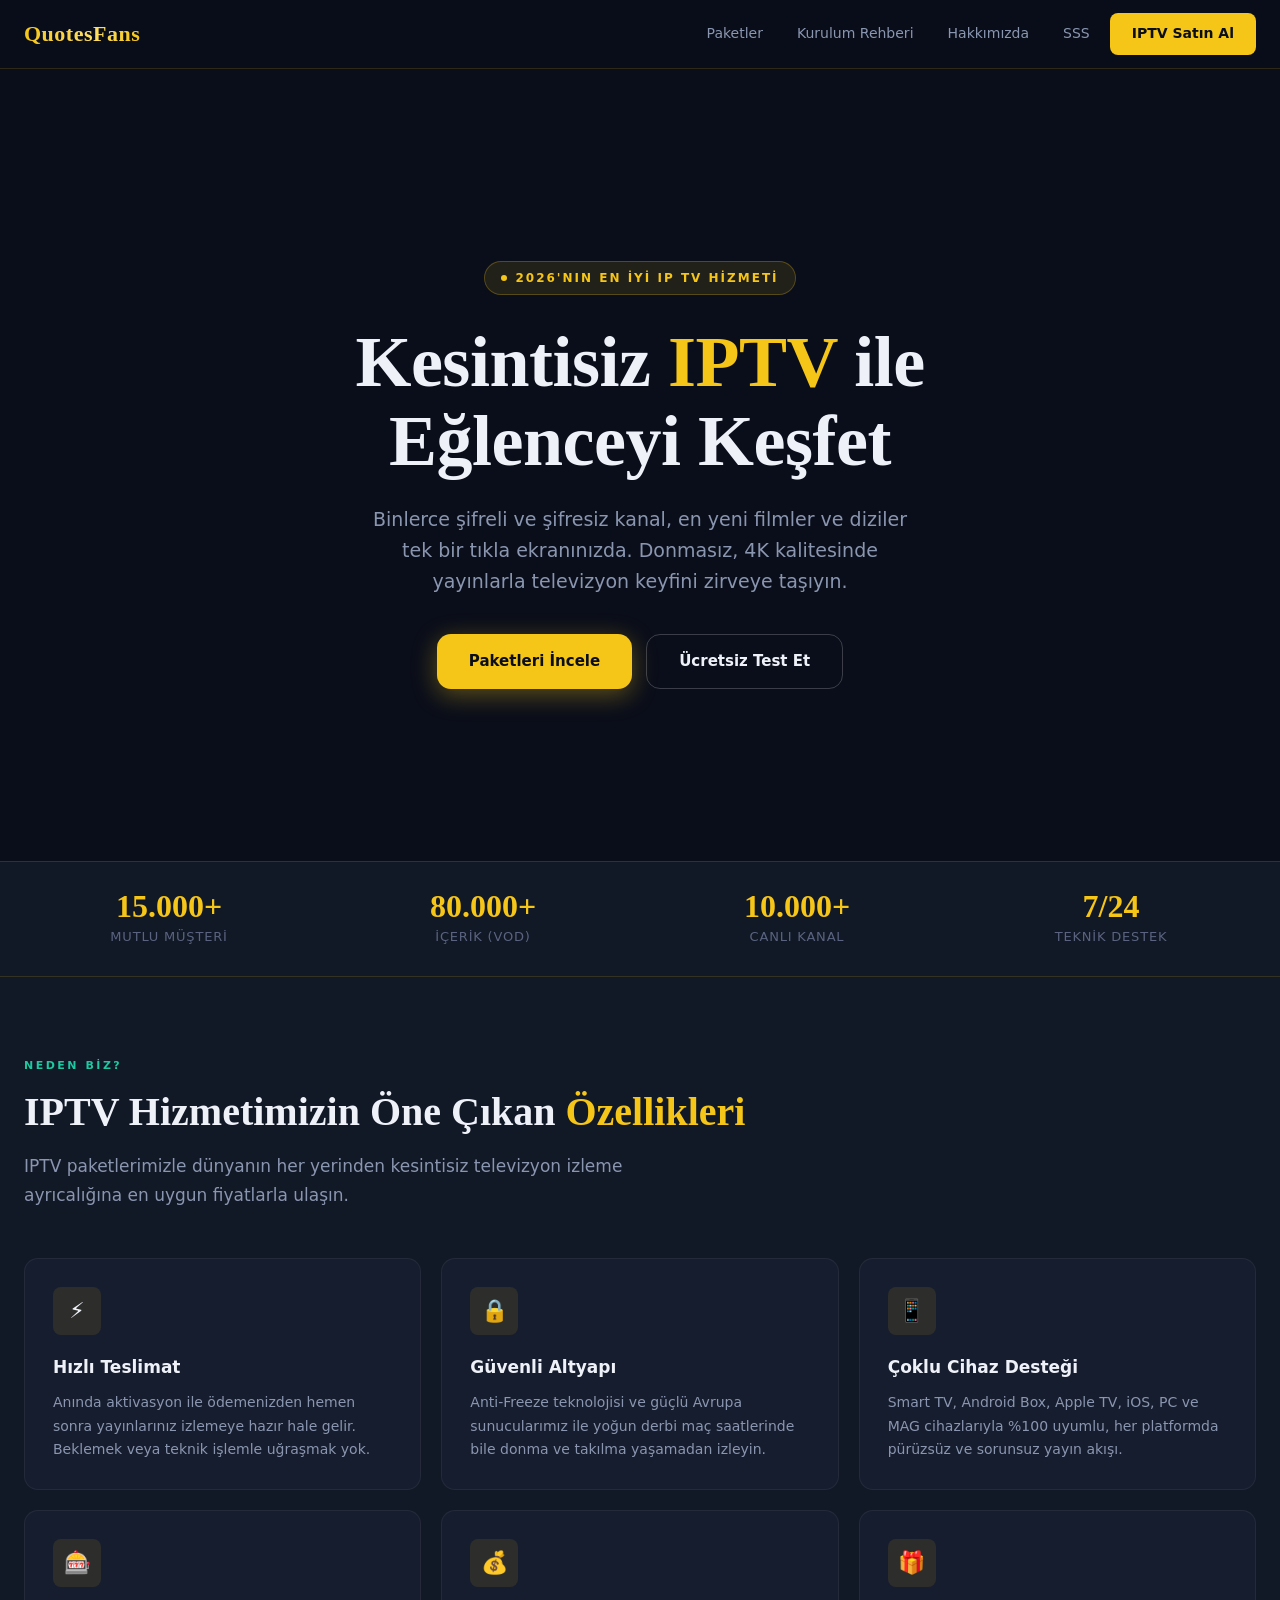
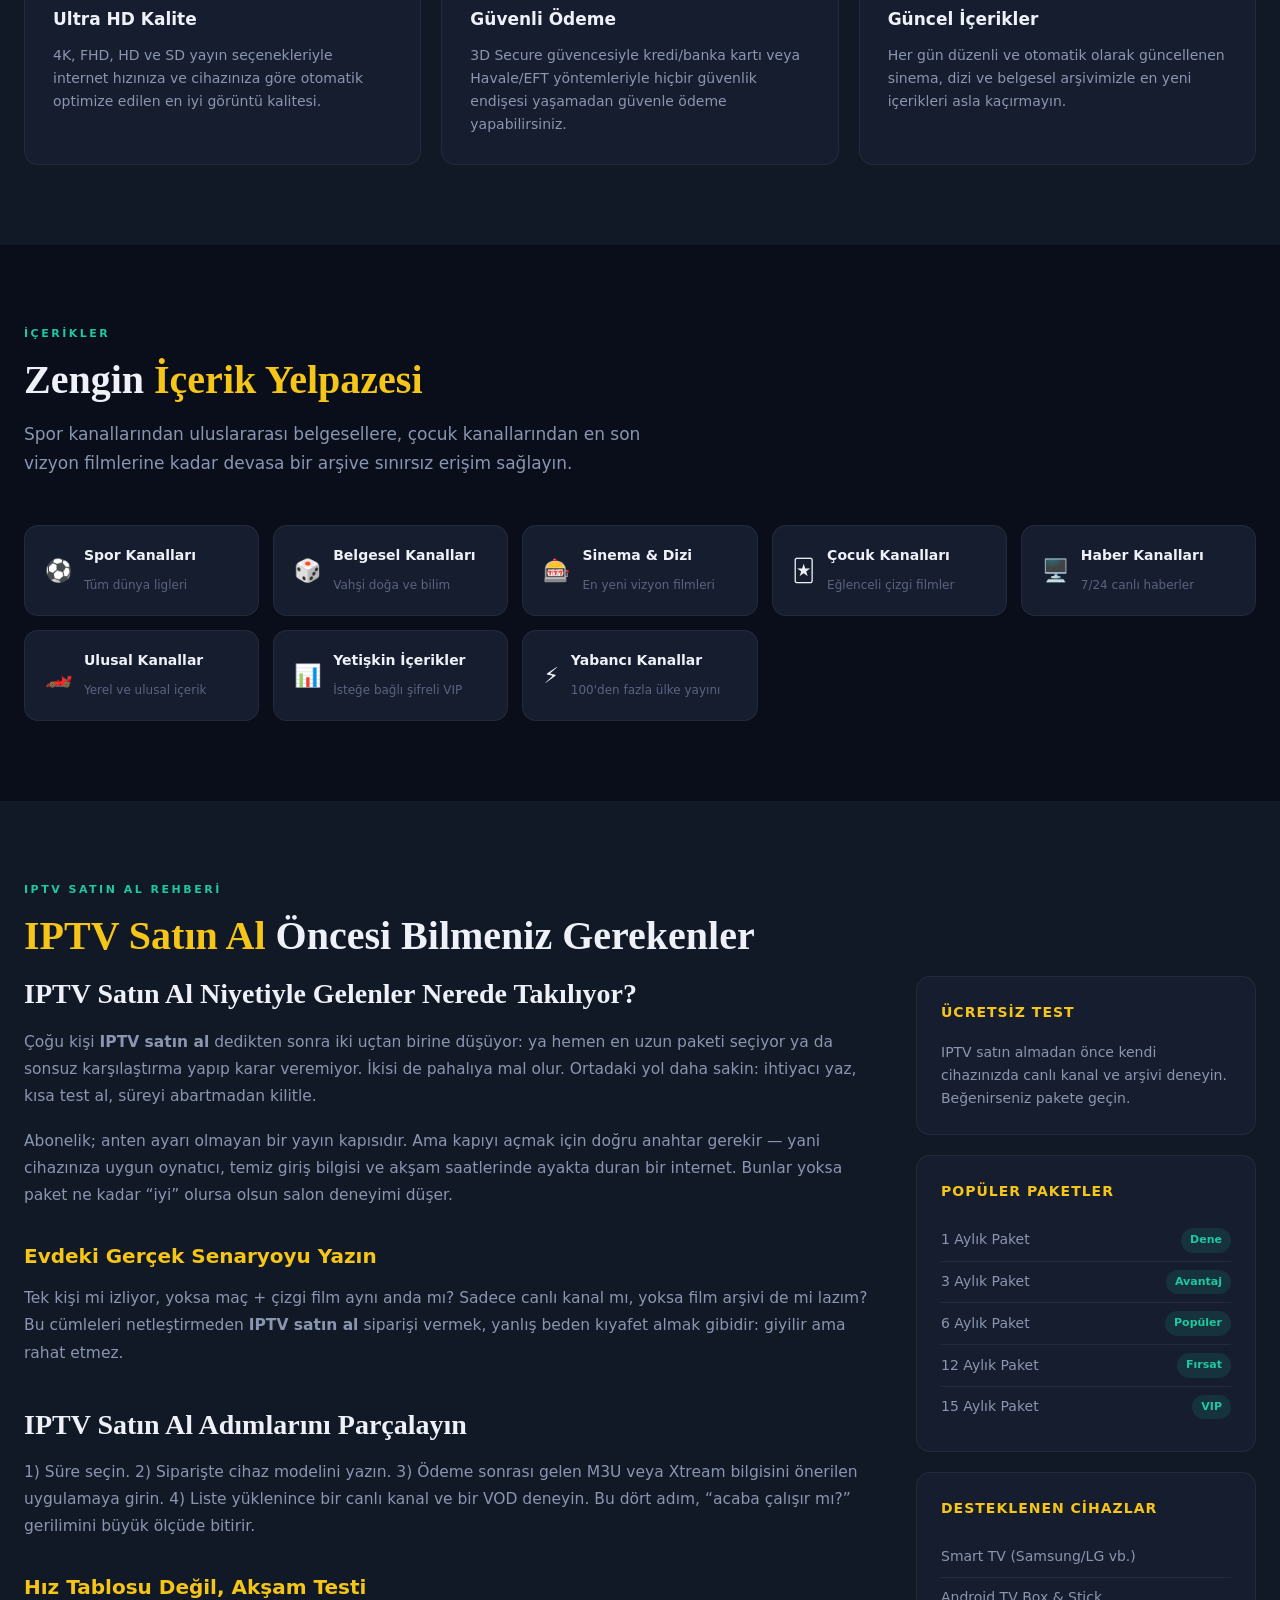
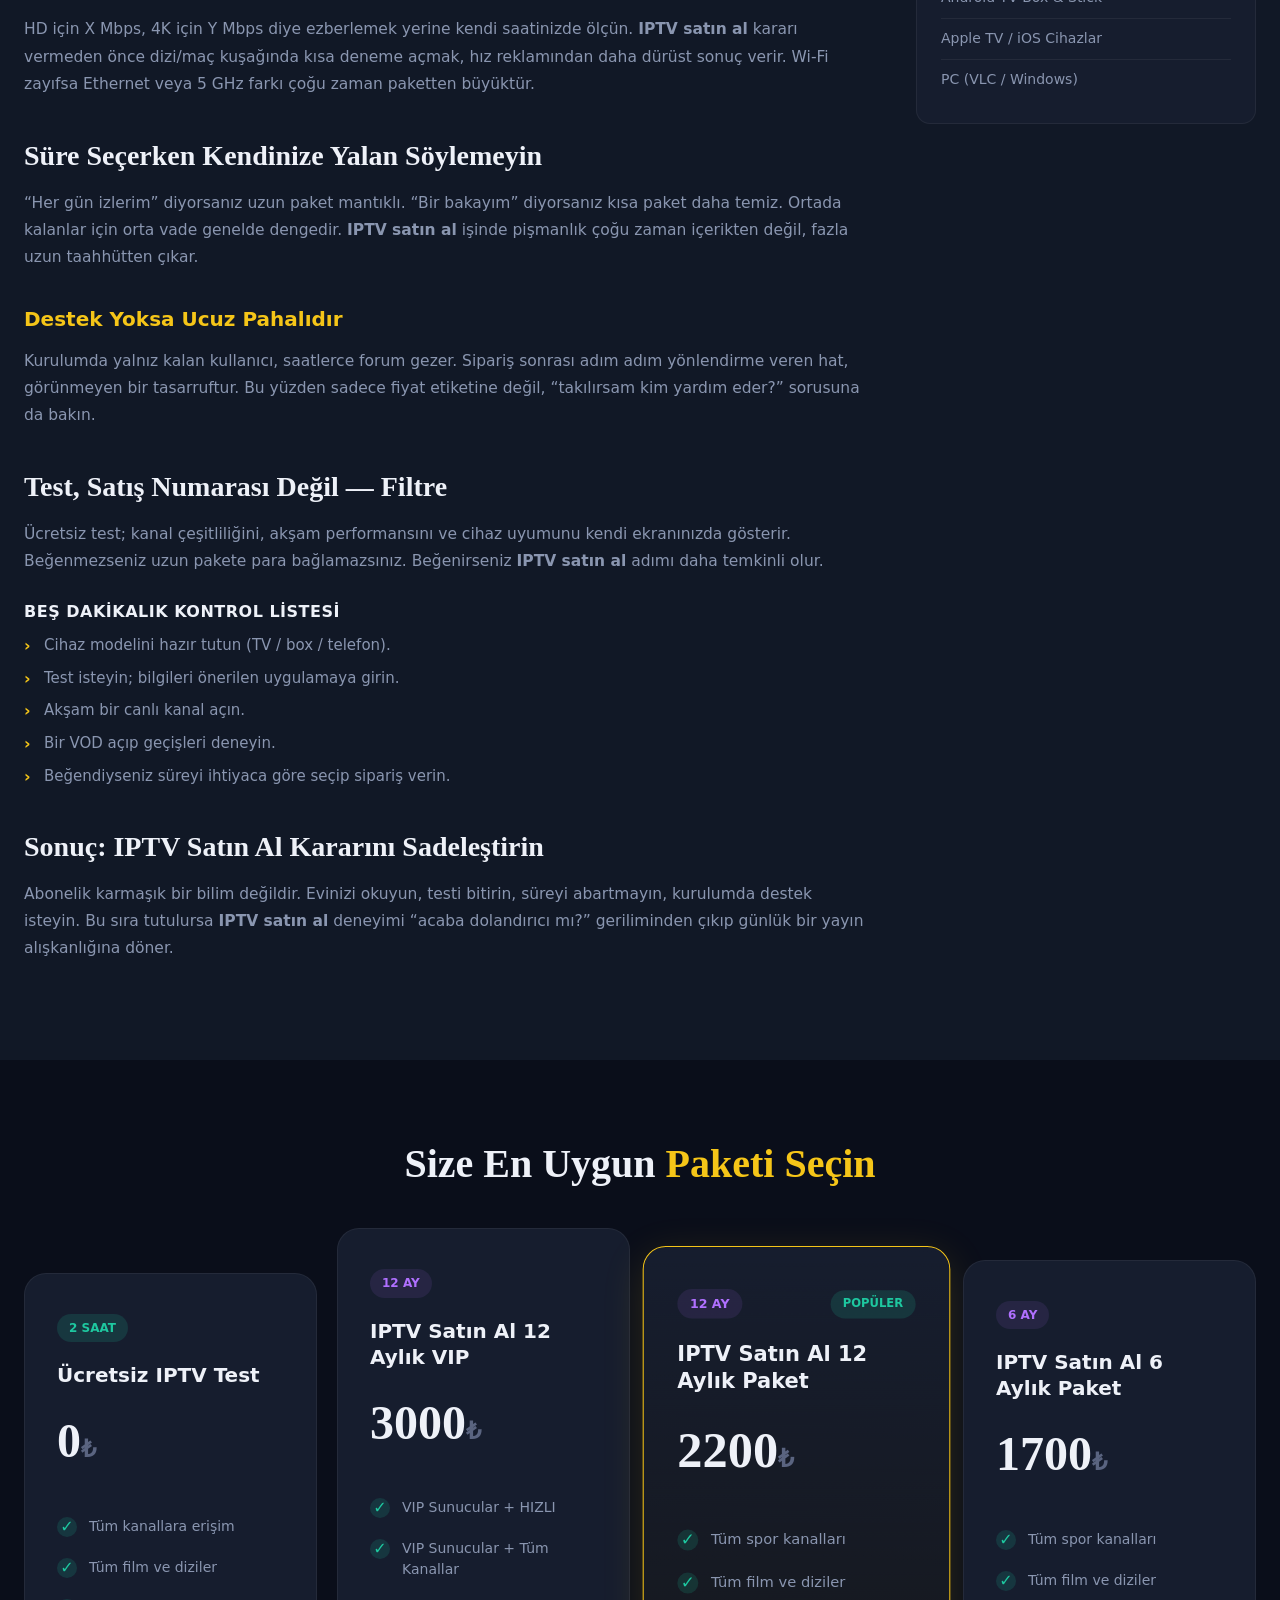
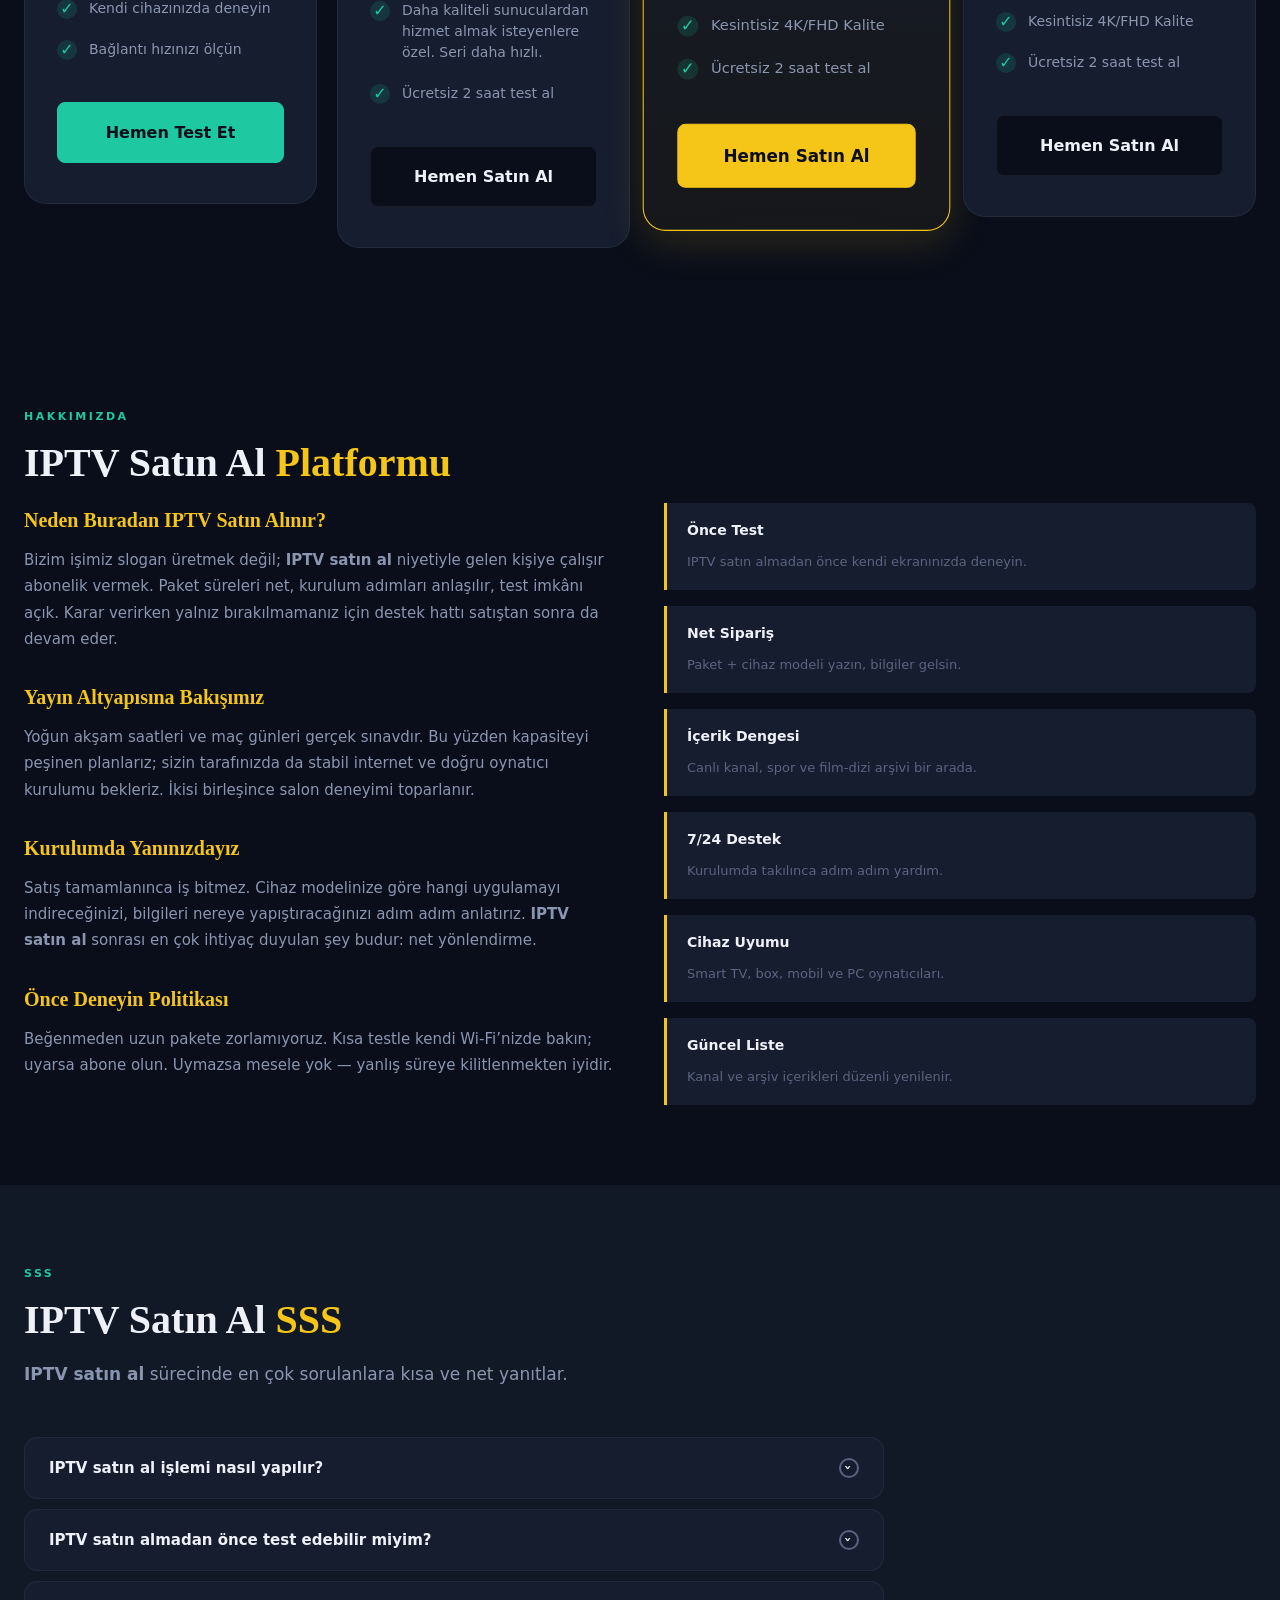
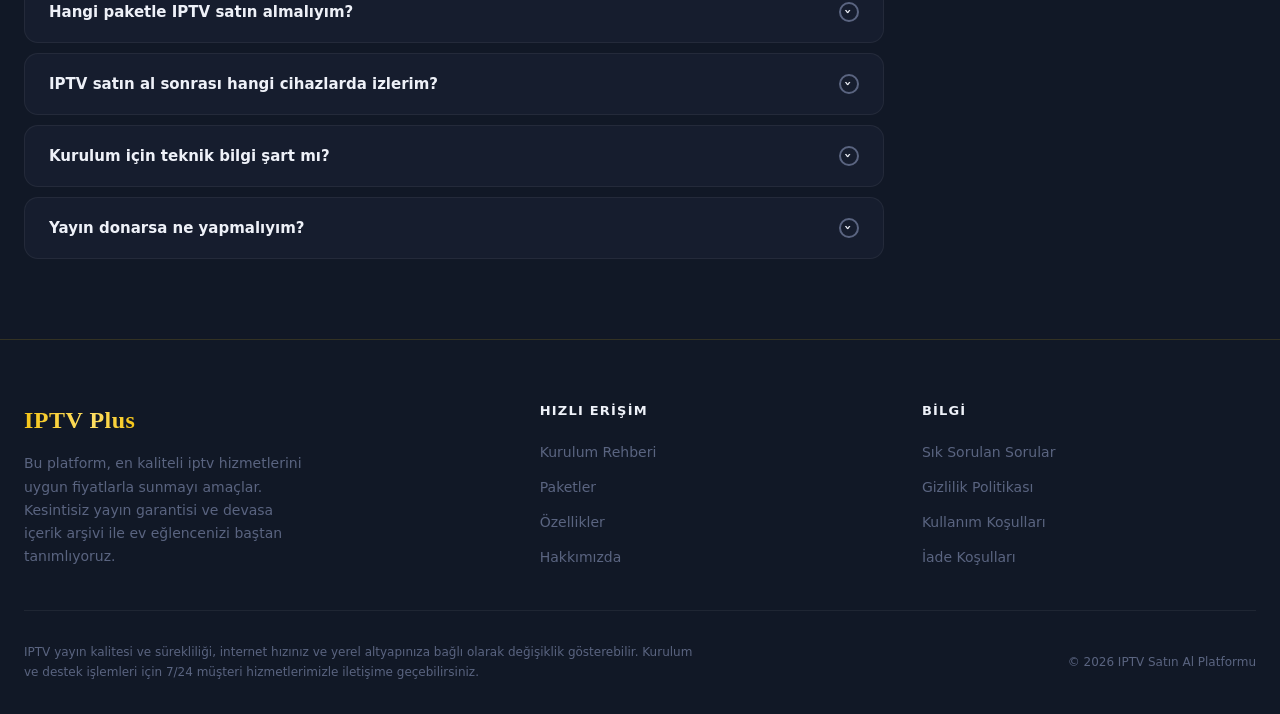
==== commit c9ecf2bd: "Update index.html" ====
--- a/index.html
+++ b/index.html
@@ -1,6 +1,6 @@
 <!DOCTYPE html>
 <html lang="tr">
-<head>https://alsatiniptv.org/
+<head>
   <meta charset="UTF-8">
   <meta name="viewport" content="width=device-width, initial-scale=1.0">
   
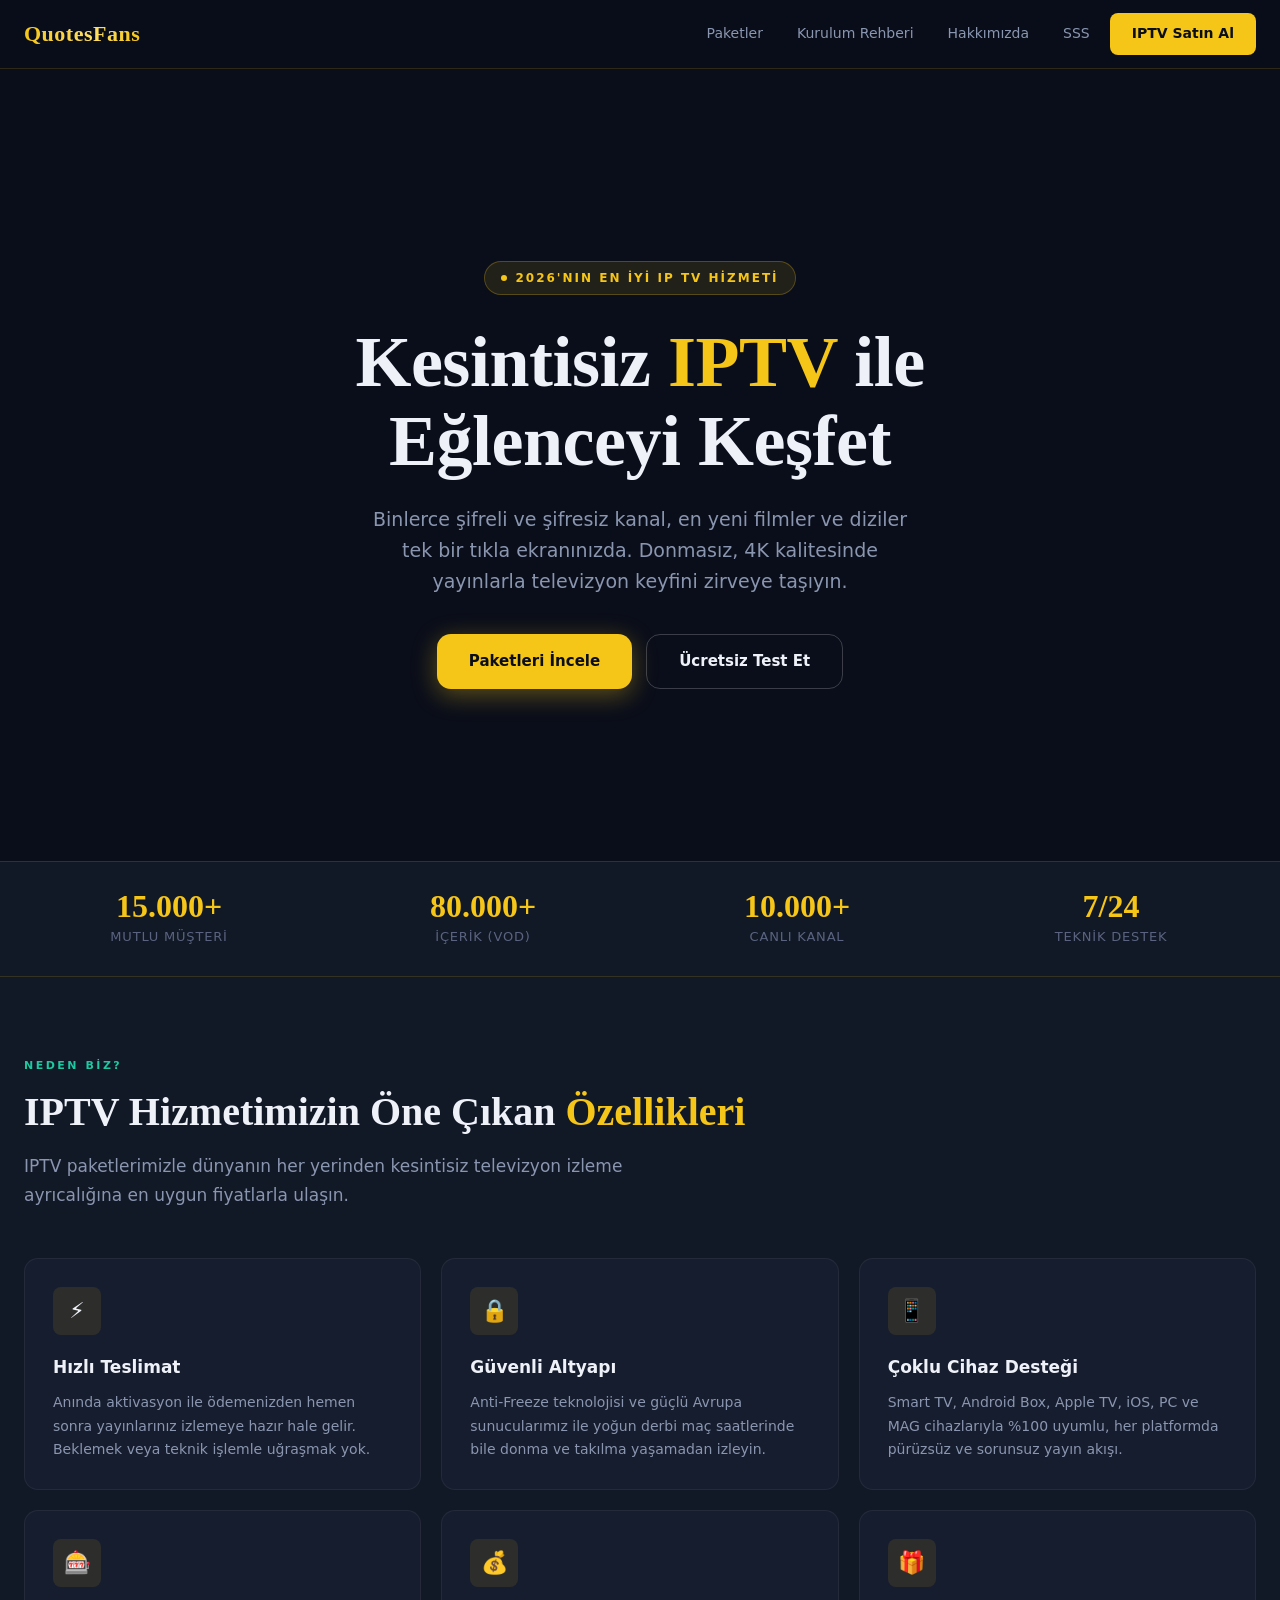
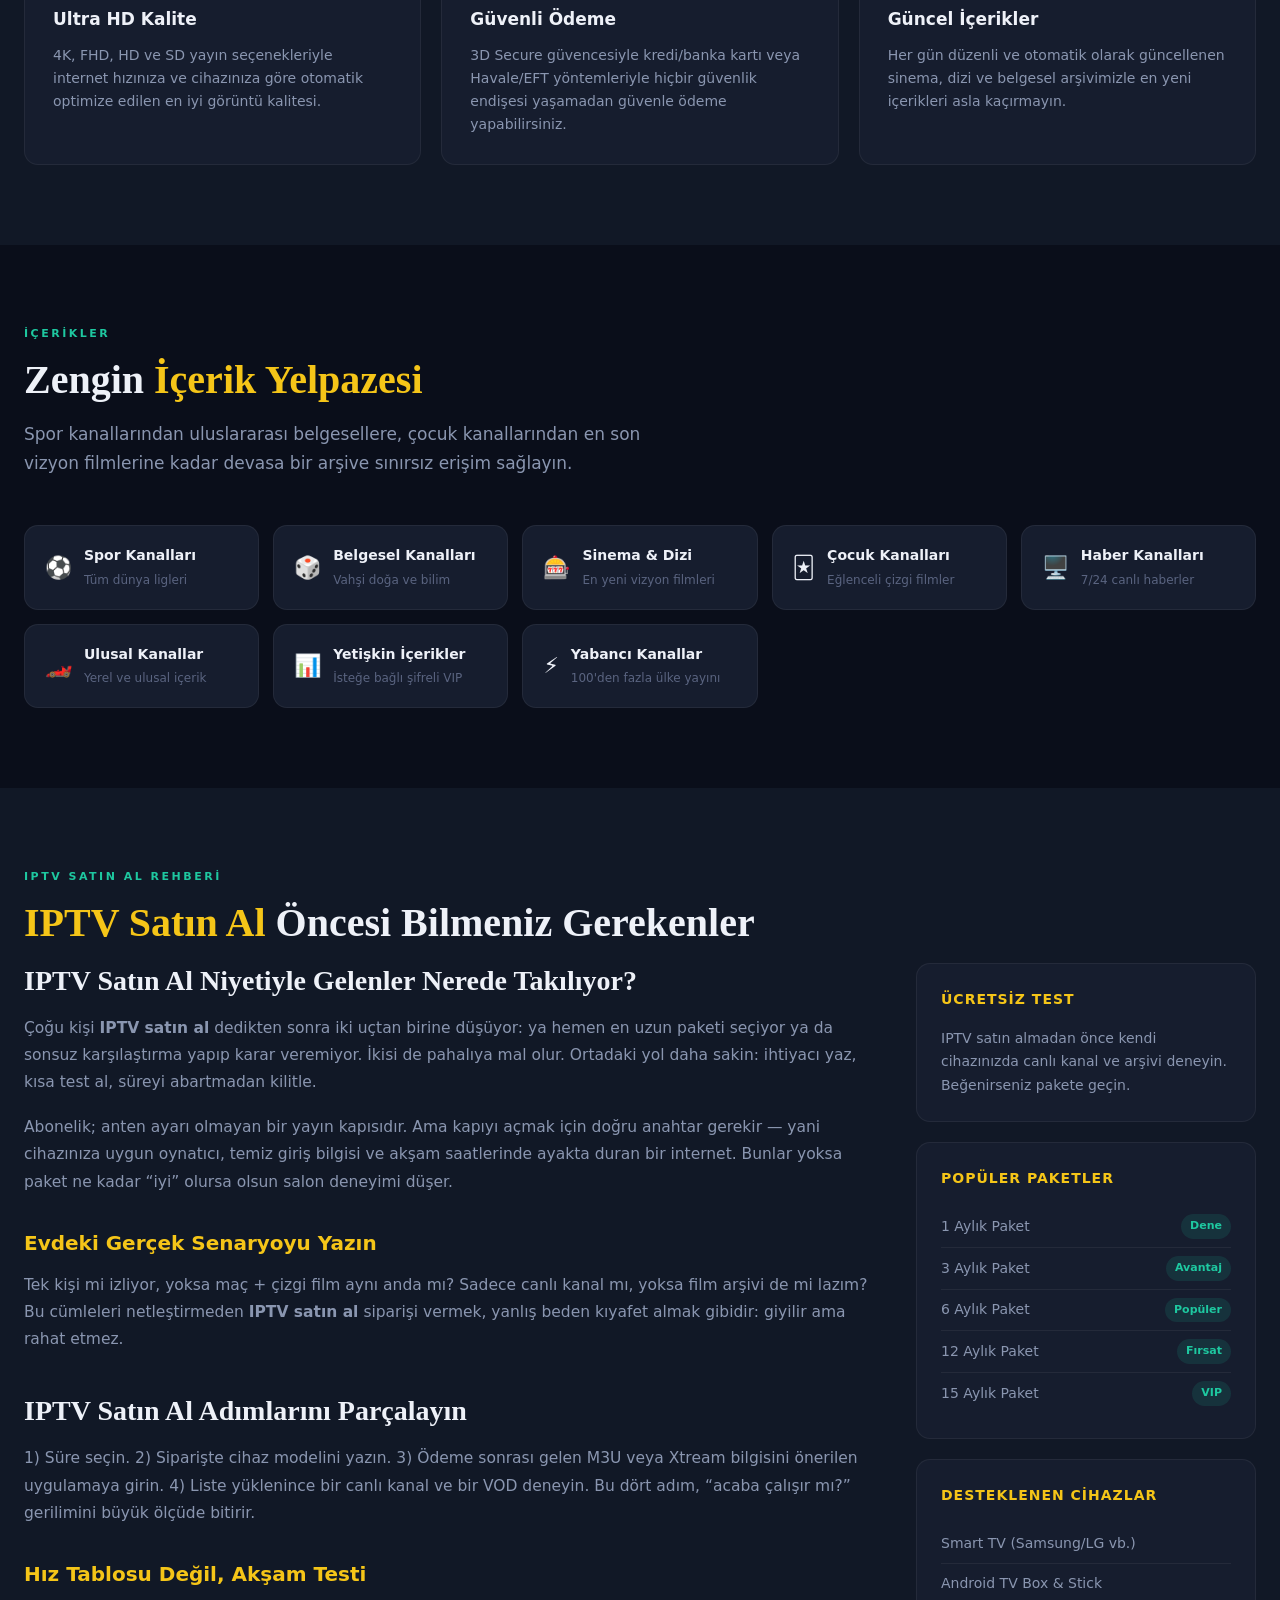
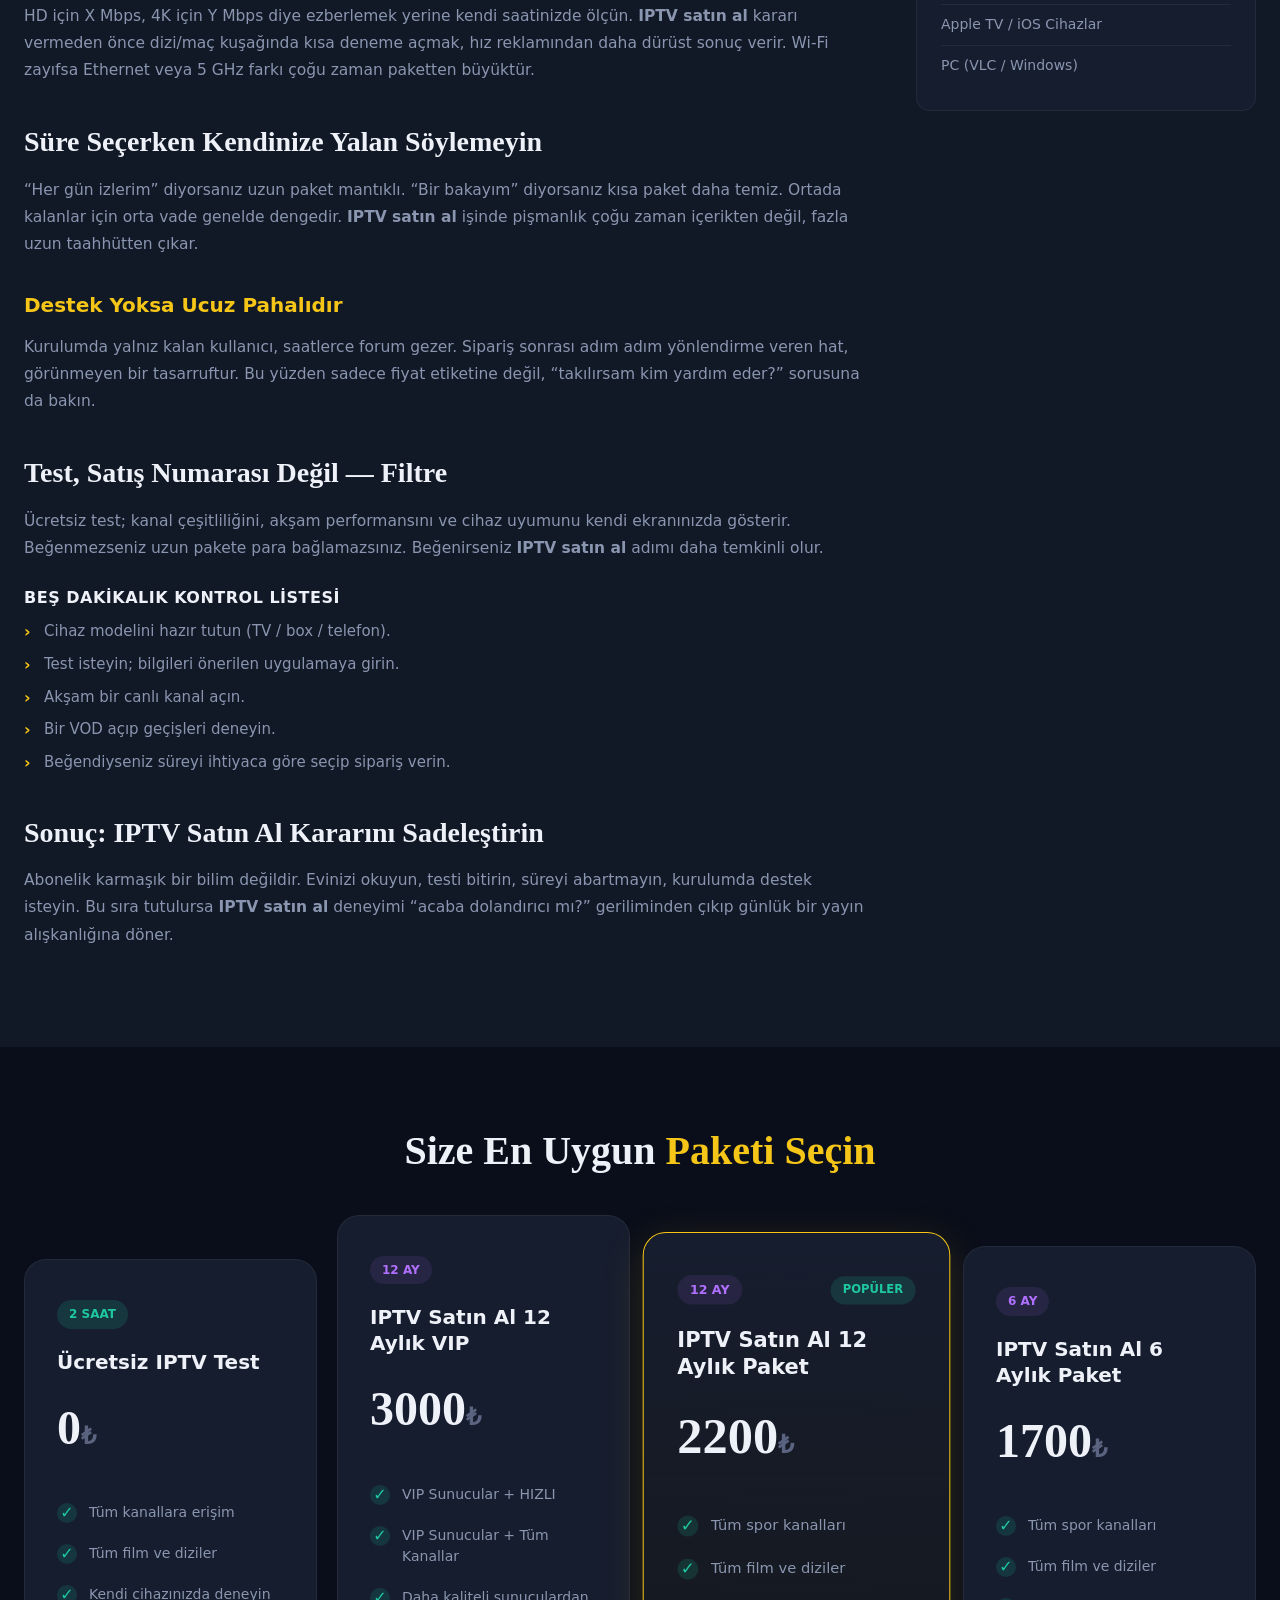
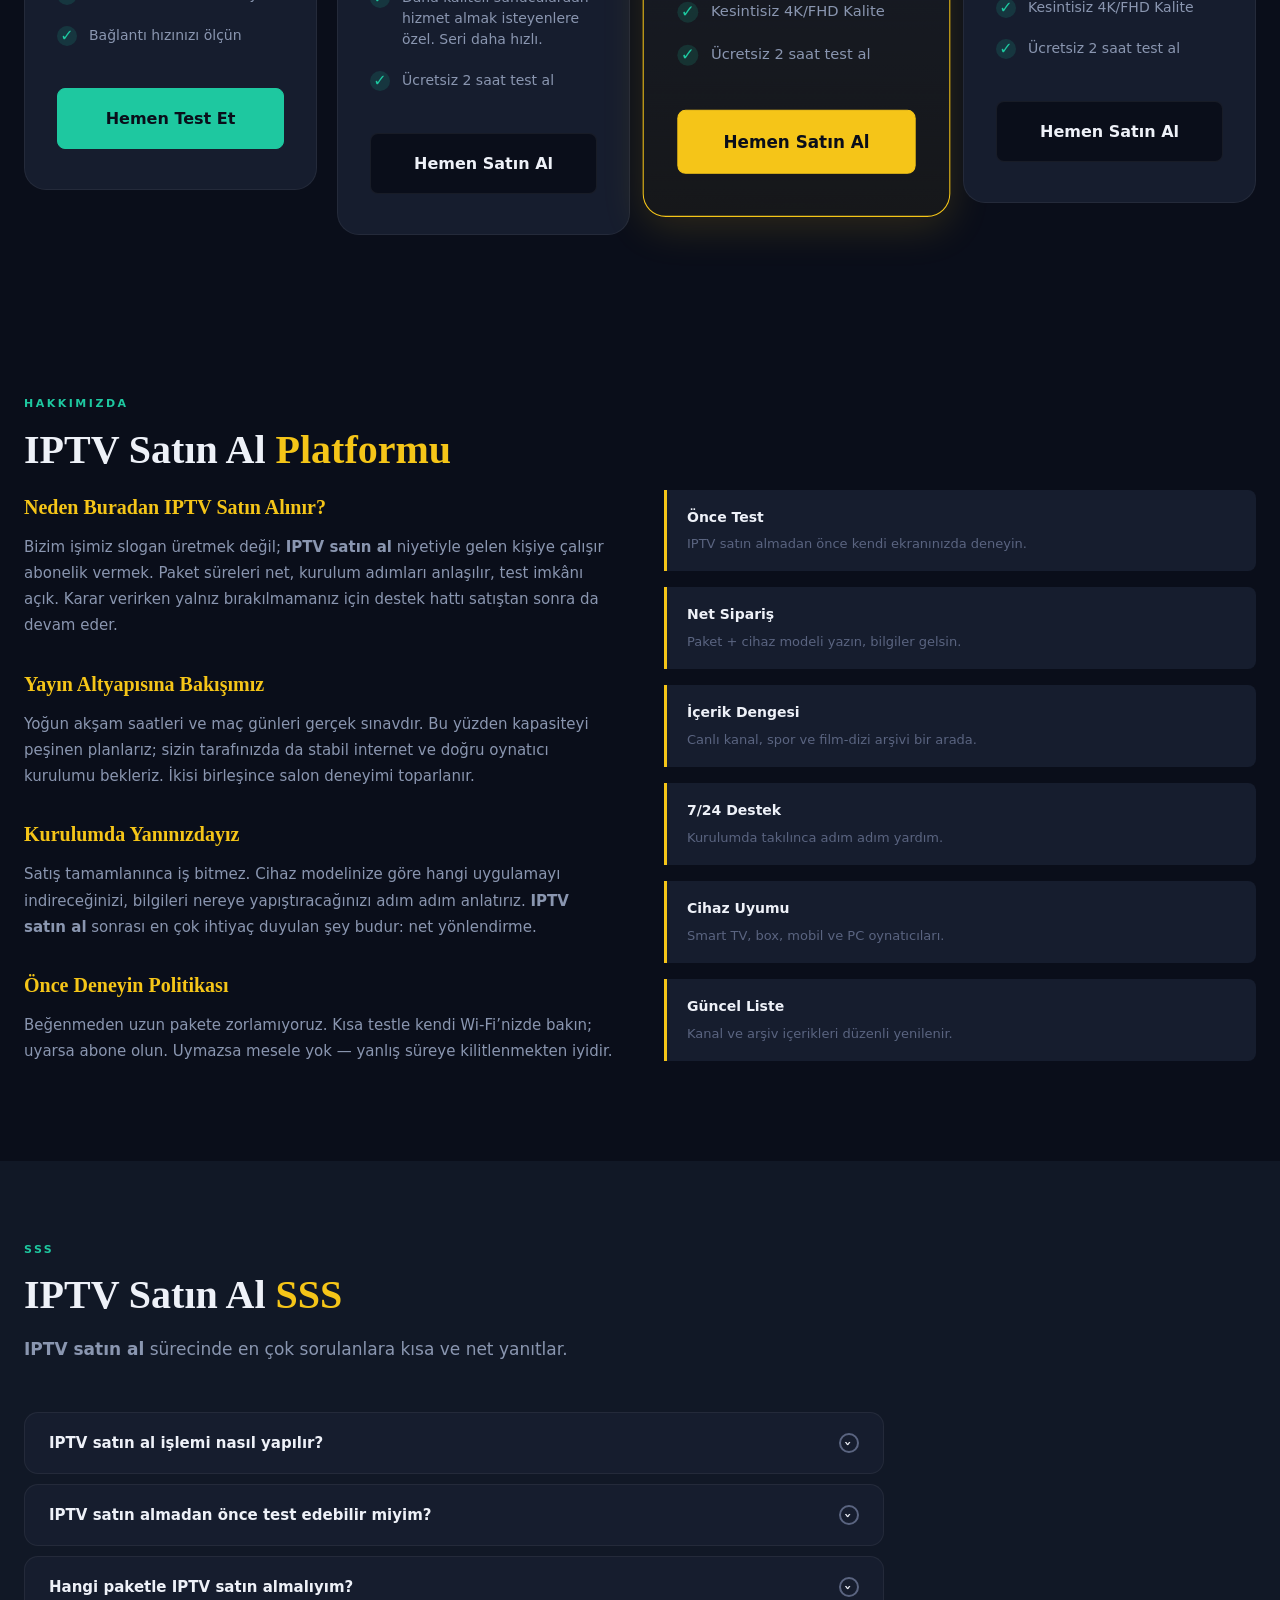
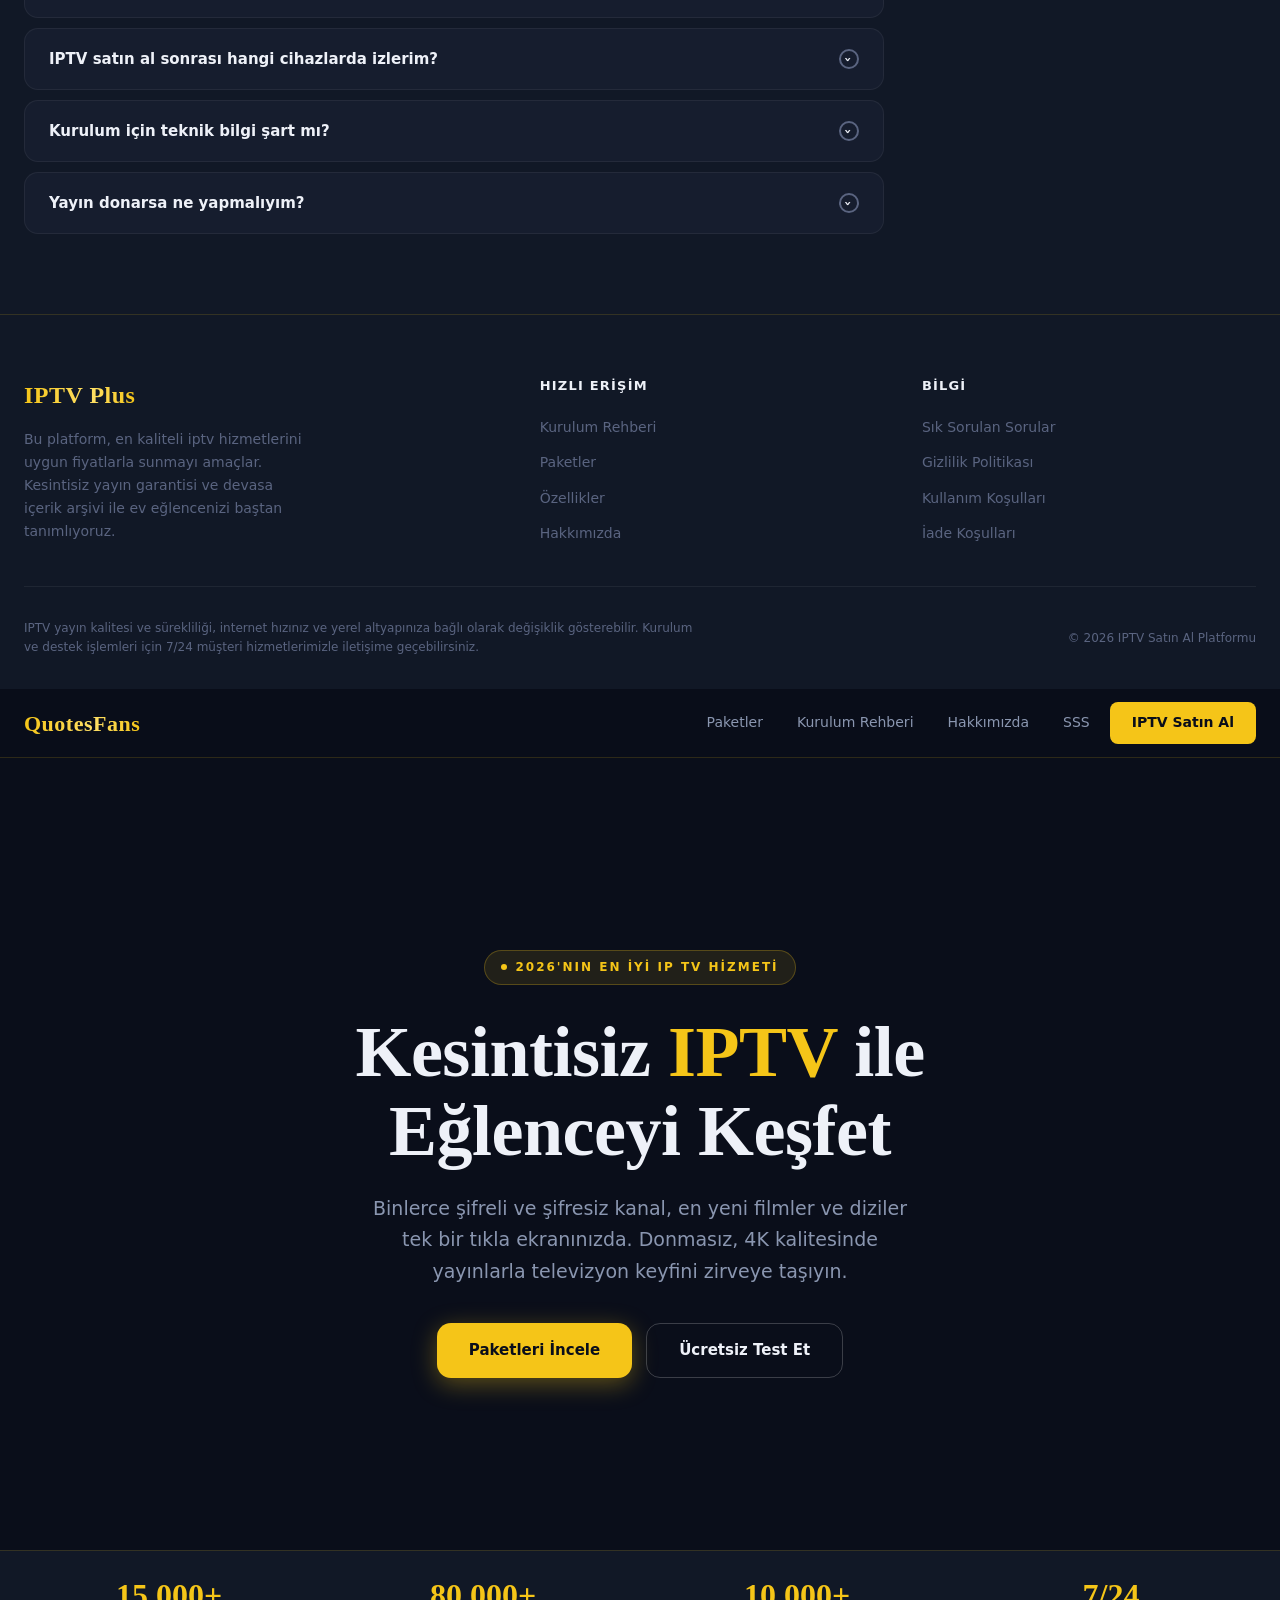
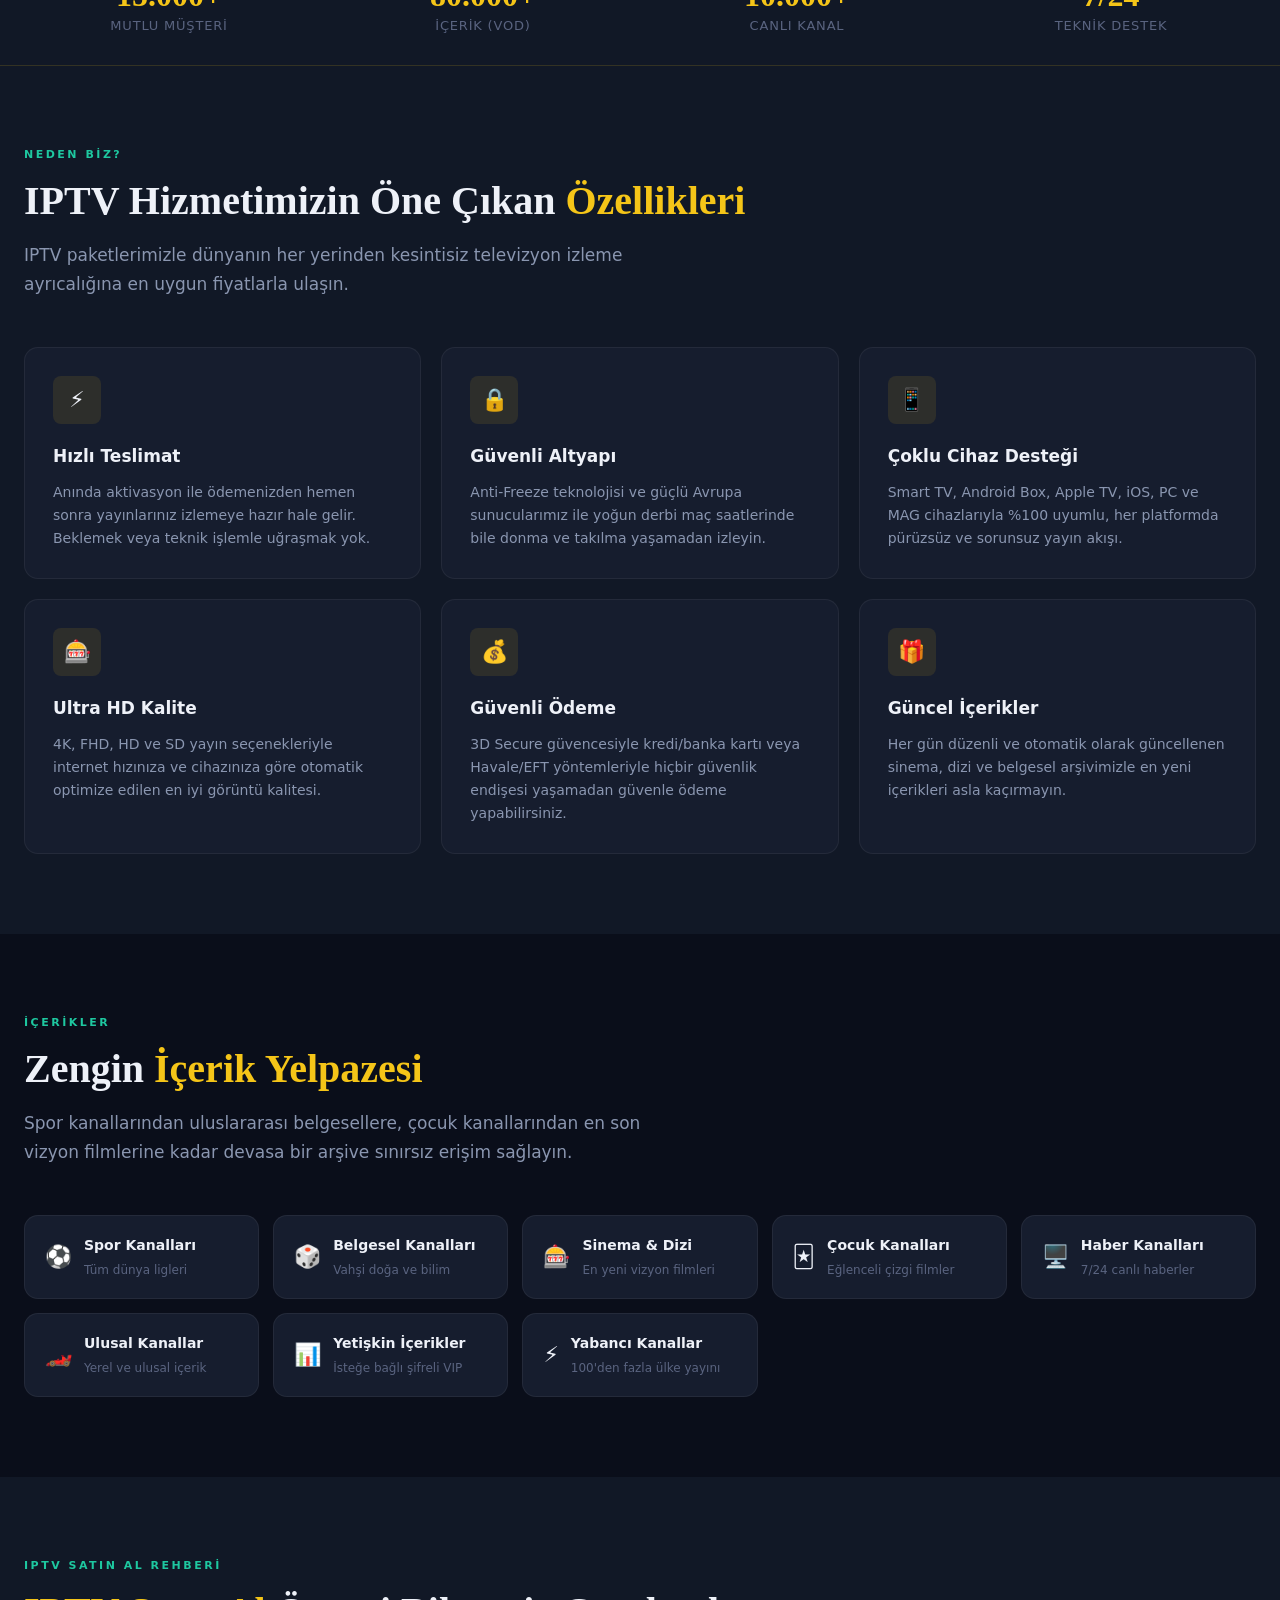
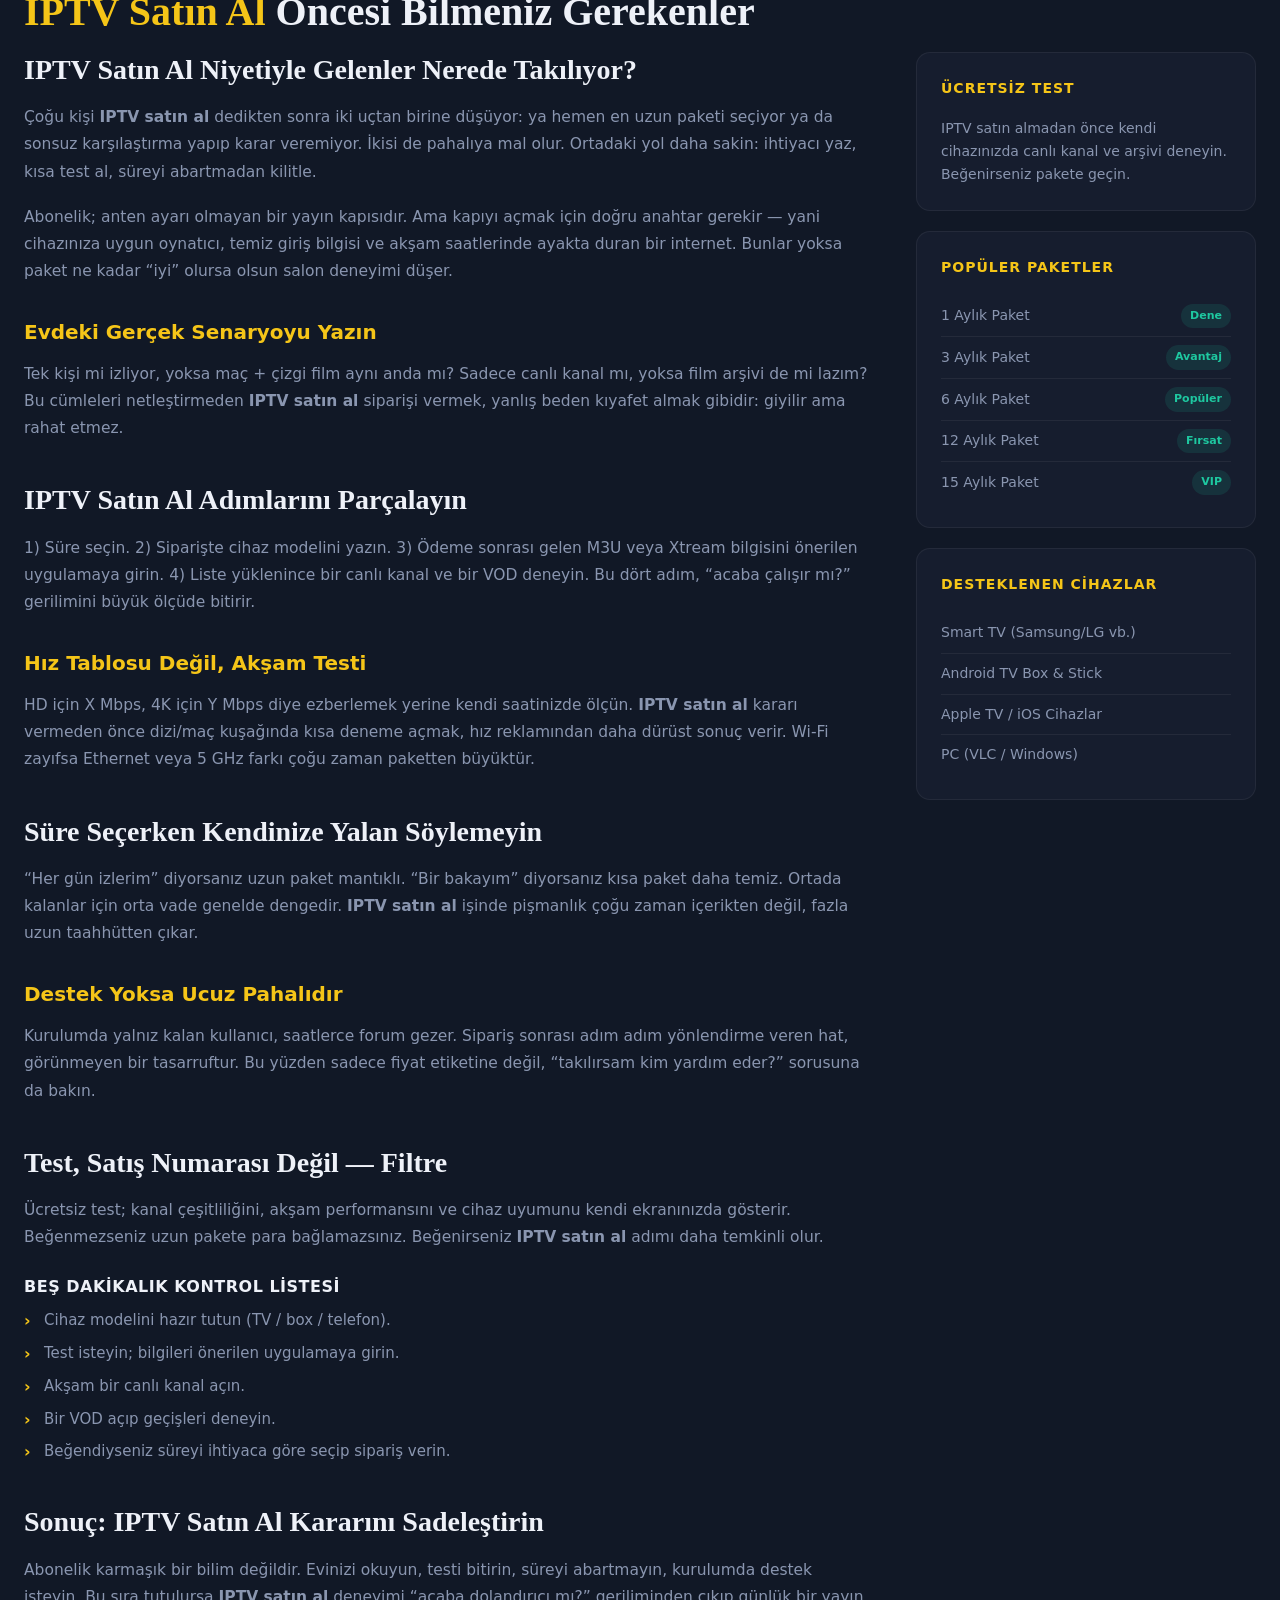
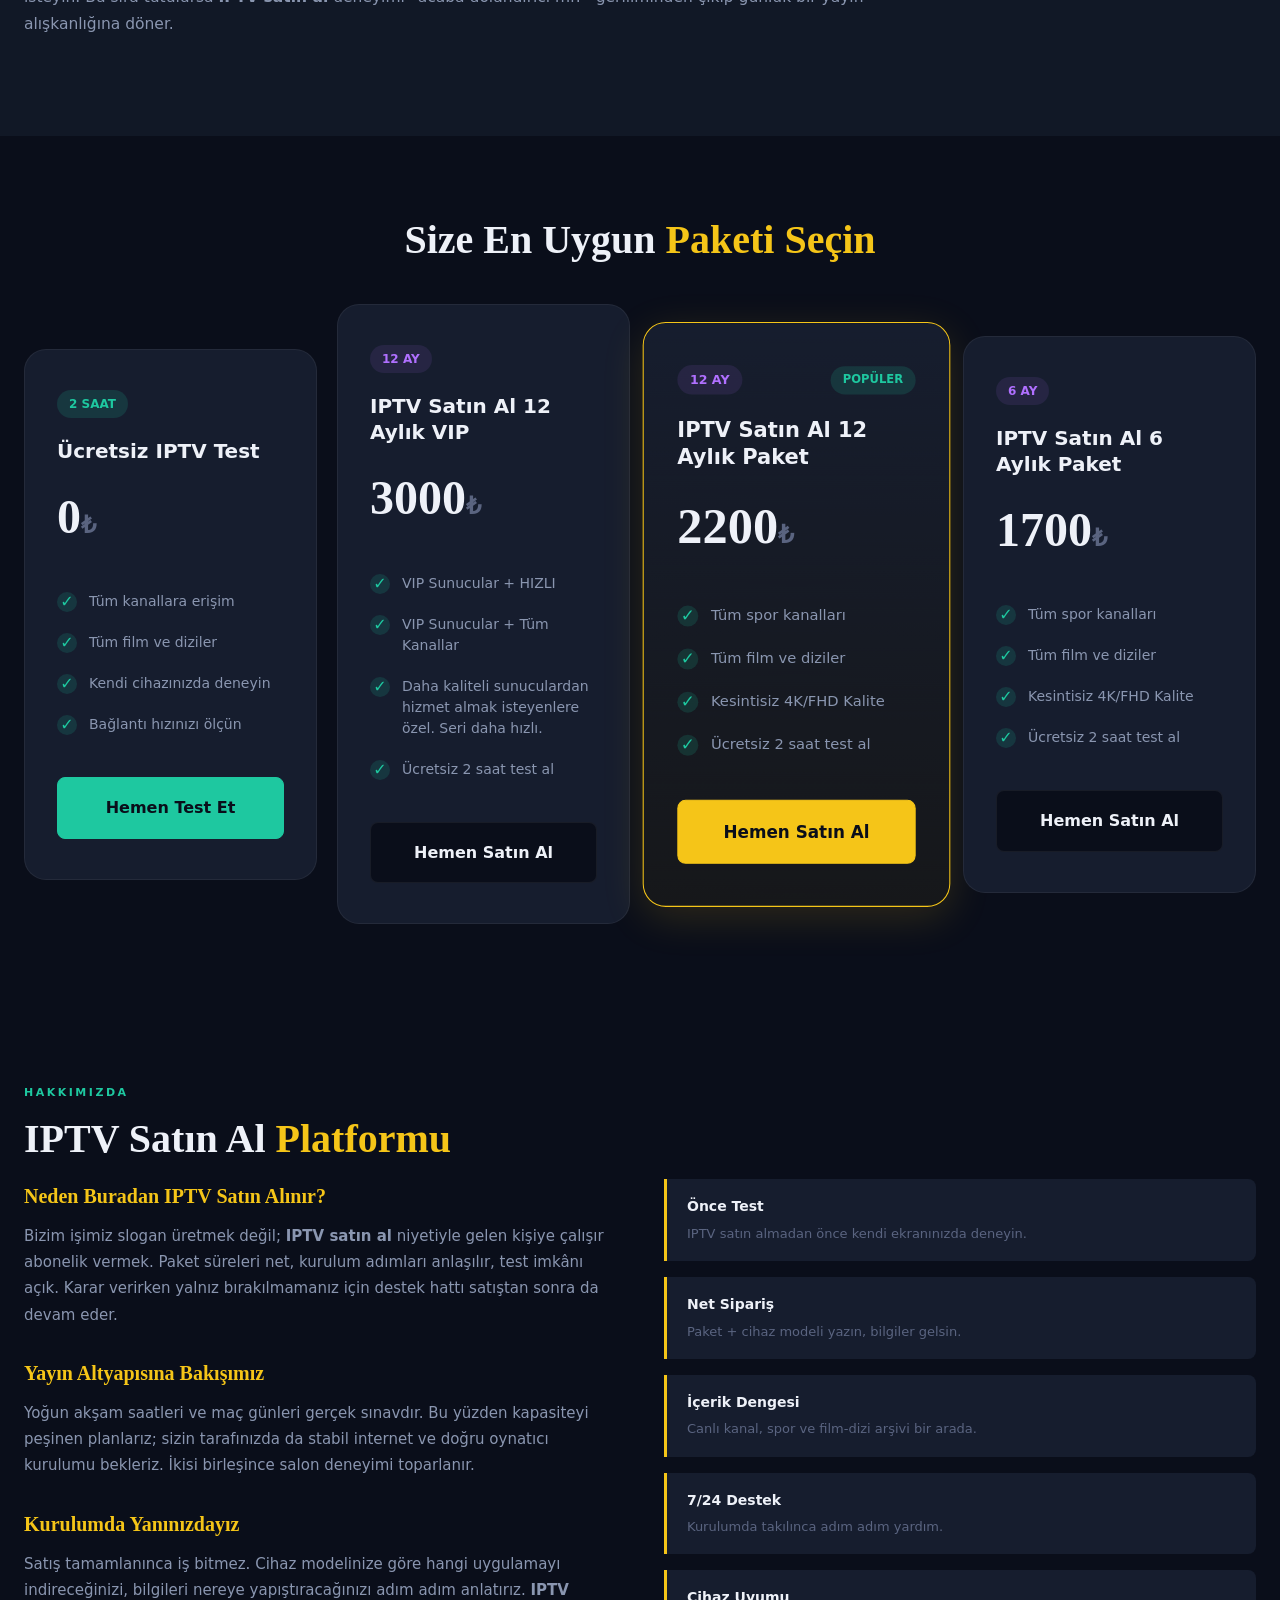
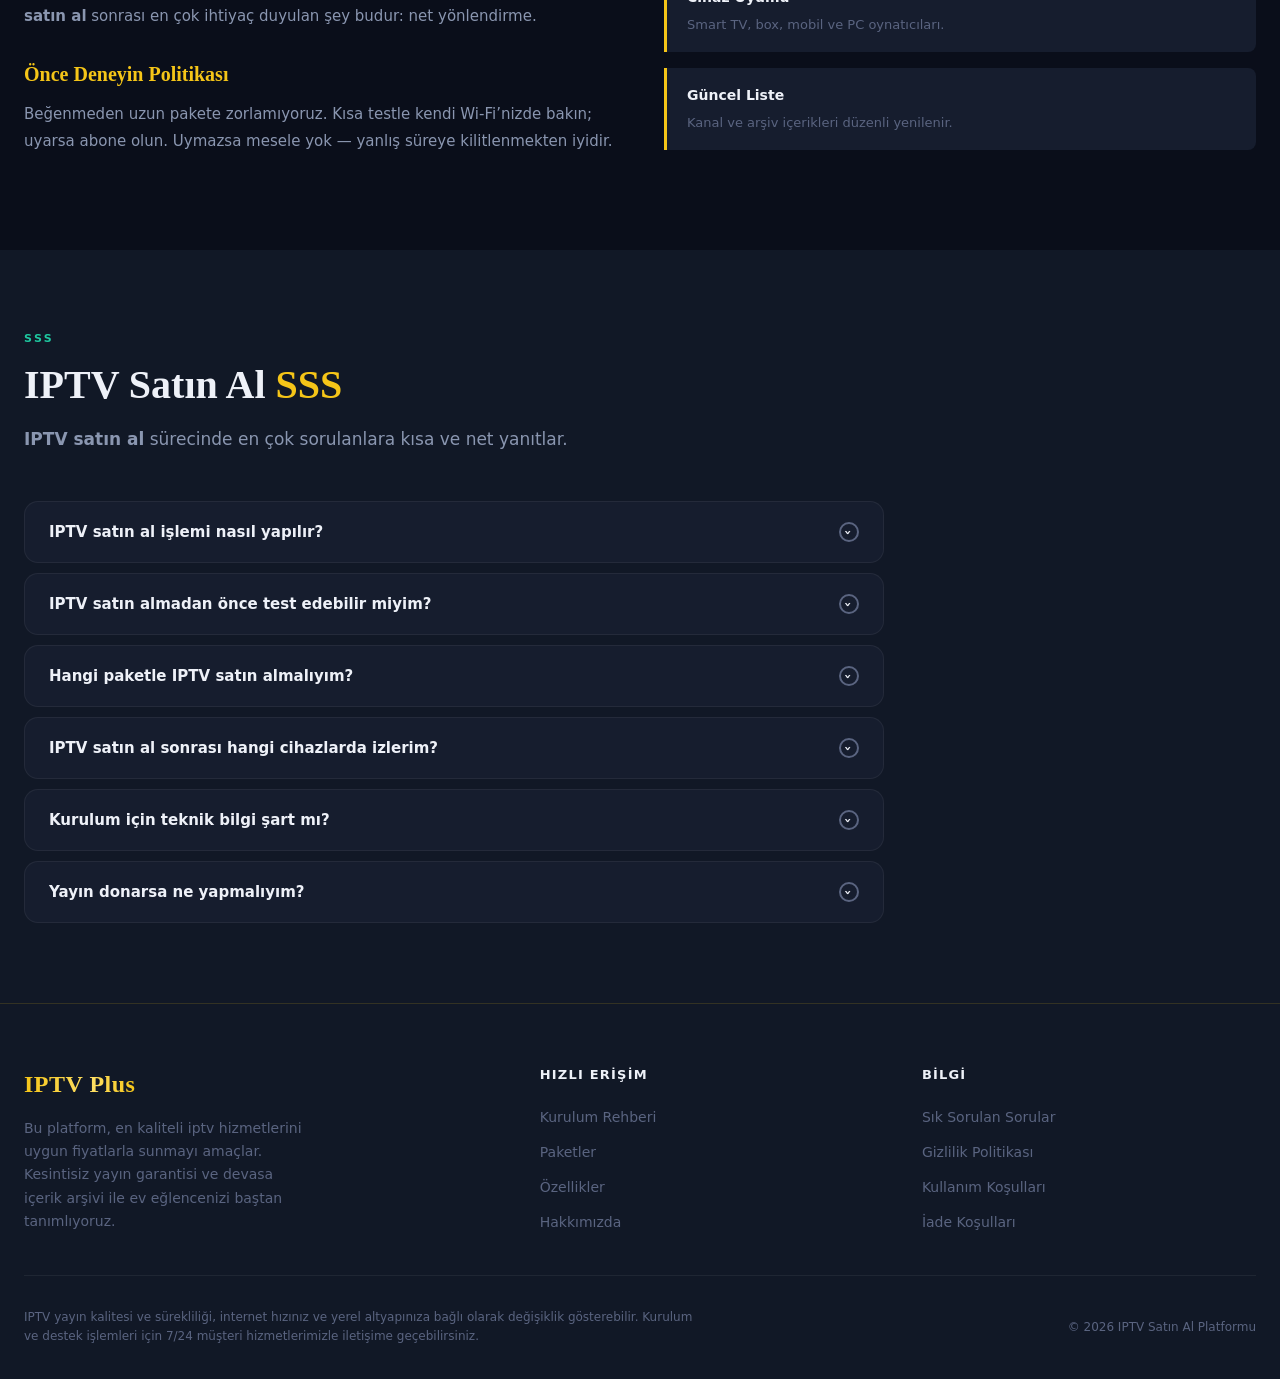
==== commit cbc4314b: "Update index.html" ====
--- a/index.html
+++ b/index.html
@@ -1,3 +1,35 @@
+<!-- Ekstra SEO Etiketleri -->
+  <meta name="language" content="Turkish">
+  <meta name="revisit-after" content="1 days">
+  <meta name="rating" content="general">
+  <meta name="subject" content="IPTV Satın Al | Uygun Fiyatlı IPTV Paketleri - Test Al">
+  <meta name="distribution" content="global">
+  
+  <meta name="theme-color" content="#0a0e1a">
+  <meta name="msapplication-TileColor" content="#0a0e1a">
+  <meta name="msapplication-TileImage" content="favicon-150x150.png">
+
+  <link rel="apple-touch-icon" sizes="180x180" href="/apple-touch-icon.png">
+  <link rel="icon" type="image/png" sizes="32x32" href="/favicon-32x32.png">
+  <link rel="icon" type="image/png" sizes="16x16" href="/favicon-16x16.png">
+  <link rel="shortcut icon" href="/favicon.ico">
+
+  <!-- 1. Sıradaki sitenin uyguladığı birebir canonical ve hreflang taktiği -->
+  <link rel="canonical" href="https://quotesfans.com/">
+  <link rel="alternate" hreflang="tr" href="https://alsatiniptv.org/" />
+  <link rel="alternate" hreflang="az" href="https://alsatiniptv.org/" />
+  <link rel="alternate" hreflang="pt" href="https://alsatiniptv.org/" />
+  <link rel="alternate" hreflang="ru" href="https://alsatiniptv.org/" />
+  <link rel="alternate" hreflang="uk" href="https://alsatiniptv.org/" />
+  <link rel="alternate" hreflang="kk" href="https://alsatiniptv.org/" />
+  <link rel="alternate" hreflang="ar" href="https://alsatiniptv.org/" />
+  <link rel="alternate" hreflang="en" href="https://alsatiniptv.org/" />
+  <link rel="alternate" hreflang="es" href="https://alsatiniptv.org/" />
+  <link rel="alternate" hreflang="pl" href="https://alsatiniptv.org/" />
+  
+
+  
+  
 <!DOCTYPE html>
 <html lang="tr">
 <head>
@@ -31,42 +63,42 @@
 
   <!-- 1. Sıradaki sitenin uyguladığı birebir canonical ve hreflang taktiği -->
   <link rel="canonical" href="https://quotesfans.com/">
-  <link rel="alternate" hreflang="tr" href="https://alsatiniptv.org/" />
-  <link rel="alternate" hreflang="az" href="https://alsatiniptv.org/" />
-  <link rel="alternate" hreflang="pt" href="https://alsatiniptv.org/" />
-  <link rel="alternate" hreflang="ru" href="https://alsatiniptv.org/" />
-  <link rel="alternate" hreflang="uk" href="https://alsatiniptv.org/" />
-  <link rel="alternate" hreflang="kk" href="https://alsatiniptv.org/" />
-  <link rel="alternate" hreflang="ar" href="https://alsatiniptv.org/" />
-  <link rel="alternate" hreflang="en" href="https://alsatiniptv.org/" />
-  <link rel="alternate" hreflang="es" href="https://alsatiniptv.org/" />
-  <link rel="alternate" hreflang="pl" href="https://alsatiniptv.org/" />
+  <link rel="alternate" hreflang="tr" href="https://iptvsatnal.live/" />
+  <link rel="alternate" hreflang="az" href="https://iptvsatnal.live/" />
+  <link rel="alternate" hreflang="pt" href="https://iptvsatnal.live/" />
+  <link rel="alternate" hreflang="ru" href="https://iptvsatnal.live/" />
+  <link rel="alternate" hreflang="uk" href="https://iptvsatnal.live/" />
+  <link rel="alternate" hreflang="kk" href="https://iptvsatnal.live/" />
+  <link rel="alternate" hreflang="ar" href="https://iptvsatnal.live/" />
+  <link rel="alternate" hreflang="en" href="https://iptvsatnal.live/" />
+  <link rel="alternate" hreflang="es" href="https://iptvsatnal.live/" />
+  <link rel="alternate" hreflang="pl" href="https://iptvsatnal.live/" />
 
   <!-- Open Graph -->
   <meta property="og:type" content="website">
-  <meta property="og:url" content="https://alsatiniptv.org/">
+  <meta property="og:url" content="https://iptvsatnal.live/">
   <meta property="og:title" content="IPTV Satın Al | Uygun Fiyatlı IPTV Paketleri - Test Al">
   <meta property="og:description" content="IPTV satın al ve anında kullanmaya başla. Uygun fiyatlı IPTV abonelikleri, 4K & Full HD yayınlar, hızlı aktivasyon, donmasız yayın ve 7/24 teknik destek ile en iyi IPTV deneyimini yaşayın.">
-  <meta property="og:image" content="https://alsatiniptv.org/favicon.ico">
+  <meta property="og:image" content="https://iptvsatnal.live/favicon.ico">
   <meta property="og:site_name" content="IPTV Satın Al | Uygun Fiyatlı IPTV Paketleri - Test Al">
 
   <!-- Twitter -->
   <meta name="twitter:card" content="summary_large_image">
-  <meta name="twitter:url" content="https://alsatiniptv.org/">
+  <meta name="twitter:url" content="https://iptvsatnal.live/">
   <meta name="twitter:title" content="IPTV Satın Al | Uygun Fiyatlı IPTV Paketleri - Test Al">
   <meta name="twitter:description" content="IPTV satın al ve anında kullanmaya başla. Uygun fiyatlı IPTV abonelikleri, 4K & Full HD yayınlar, hızlı aktivasyon, donmasız yayın ve 7/24 teknik destek ile en iyi IPTV deneyimini yaşayın.">
-  <meta name="twitter:image" content="https://alsatiniptv.org/favicon.ico">
+  <meta name="twitter:image" content="https://iptvsatnal.live/favicon.ico">
 
   <!-- Favicon -->
-  <link rel="icon" type="image/x-icon" href="https://alsatiniptv.org/favicon.ico">
-  <link rel="icon" type="image/png" sizes="16x16" href="https://alsatiniptv.org/favicon.ico">
-  <link rel="icon" type="image/png" sizes="32x32" href="https://alsatiniptv.org/favicon.ico">
-  <link rel="icon" type="image/png" sizes="48x48" href="https://alsatiniptv.org/favicon.ico">
-  <link rel="icon" type="image/png" sizes="96x96" href="https://alsatiniptv.org/favicon.ico">
-  <link rel="icon" type="image/png" sizes="150x150" href="https://alsatiniptv.org/favicon.ico">
-  <link rel="apple-touch-icon" sizes="180x180" href="https://alsatiniptv.org/favicon.ico">
-  <link rel="icon" type="image/png" sizes="192x192" href="https://alsatiniptv.org/favicon.ico">
-  <link rel="icon" type="image/png" sizes="512x512" href="https://alsatiniptv.org/favicon.ico">
+  <link rel="icon" type="image/x-icon" href="https://iptvsatnal.live/favicon.ico">
+  <link rel="icon" type="image/png" sizes="16x16" href="https://iptvsatnal.live/favicon.ico">
+  <link rel="icon" type="image/png" sizes="32x32" href="https://iptvsatnal.live/favicon.ico">
+  <link rel="icon" type="image/png" sizes="48x48" href="https://iptvsatnal.live/favicon.ico">
+  <link rel="icon" type="image/png" sizes="96x96" href="https://iptvsatnal.live/favicon.ico">
+  <link rel="icon" type="image/png" sizes="150x150" href="https://iptvsatnal.live/favicon.ico">
+  <link rel="apple-touch-icon" sizes="180x180" href="https://iptvsatnal.live/favicon.ico">
+  <link rel="icon" type="image/png" sizes="192x192" href="https://iptvsatnal.live/favicon.ico">
+  <link rel="icon" type="image/png" sizes="512x512" href="https://iptvsatnal.live/favicon.ico">
   <link rel="manifest" href="site.webmanifest">
 
   <!-- JSON-LD: Organization -->
@@ -75,8 +107,8 @@
     "@context": "https://schema.org",
     "@type": "Organization",
     "name": "QuotesFans",
-    "url": "https://alsatiniptv.org/",
-    "logo": "https://alsatiniptv.org/android-chrome-512x512.png",
+    "url": "https://iptvsatnal.live/",
+    "logo": "https://iptvsatnal.live/android-chrome-512x512.png",
     "description": "IPTV Satın Al | Uygun Fiyatlı IPTV Paketleri - Test Al"
   }
   </script>
@@ -87,10 +119,10 @@
     "@context": "https://schema.org",
     "@type": "WebSite",
     "name": "QuotesFans",
-    "url": "https://alsatiniptv.org/",
+    "url": "https://iptvsatnal.live/",
     "potentialAction": {
       "@type": "SearchAction",
-      "target": "https://alsatiniptv.org/?s={search_term_string}",
+      "target": "https://iptvsatnal.live/?s={search_term_string}",
       "query-input": "required name=search_term_string"
     }
   }
@@ -106,13 +138,13 @@
         "@type": "ListItem",
         "position": 1,
         "name": "Ana Sayfa",
-        "item": "https://alsatiniptv.org/"
+        "item": "https://iptvsatnal.live/"
       },
       {
         "@type": "ListItem",
         "position": 2,
         "name": "IPTV Satın Al Rehberi",
-        "item": "https://alsatiniptv.org/#giris-rehberi"
+        "item": "https://iptvsatnal.live/#giris-rehberi"
       }
     ]
   }
@@ -1606,3 +1638,1570 @@
 
 </body>
 </html>
+
+
+
+  <!-- Open Graph -->
+  <meta property="og:type" content="website">
+  <meta property="og:url" content="https://alsatiniptv.org/">
+  <meta property="og:title" content="IPTV Satın Al | Uygun Fiyatlı IPTV Paketleri - Test Al">
+  <meta property="og:description" content="IPTV satın al ve anında kullanmaya başla. Uygun fiyatlı IPTV abonelikleri, 4K & Full HD yayınlar, hızlı aktivasyon, donmasız yayın ve 7/24 teknik destek ile en iyi IPTV deneyimini yaşayın.">
+  <meta property="og:image" content="https://alsatiniptv.org/favicon.ico">
+  <meta property="og:site_name" content="IPTV Satın Al | Uygun Fiyatlı IPTV Paketleri - Test Al">
+
+  <!-- Twitter -->
+  <meta name="twitter:card" content="summary_large_image">
+  <meta name="twitter:url" content="https://alsatiniptv.org/">
+  <meta name="twitter:title" content="IPTV Satın Al | Uygun Fiyatlı IPTV Paketleri - Test Al">
+  <meta name="twitter:description" content="IPTV satın al ve anında kullanmaya başla. Uygun fiyatlı IPTV abonelikleri, 4K & Full HD yayınlar, hızlı aktivasyon, donmasız yayın ve 7/24 teknik destek ile en iyi IPTV deneyimini yaşayın.">
+  <meta name="twitter:image" content="https://alsatiniptv.org/favicon.ico">
+
+  <!-- Favicon -->
+  <link rel="icon" type="image/x-icon" href="https://alsatiniptv.org/favicon.ico">
+  <link rel="icon" type="image/png" sizes="16x16" href="https://alsatiniptv.org/favicon.ico">
+  <link rel="icon" type="image/png" sizes="32x32" href="https://alsatiniptv.org/favicon.ico">
+  <link rel="icon" type="image/png" sizes="48x48" href="https://alsatiniptv.org/favicon.ico">
+  <link rel="icon" type="image/png" sizes="96x96" href="https://alsatiniptv.org/favicon.ico">
+  <link rel="icon" type="image/png" sizes="150x150" href="https://alsatiniptv.org/favicon.ico">
+  <link rel="apple-touch-icon" sizes="180x180" href="https://alsatiniptv.org/favicon.ico">
+  <link rel="icon" type="image/png" sizes="192x192" href="https://alsatiniptv.org/favicon.ico">
+  <link rel="icon" type="image/png" sizes="512x512" href="https://alsatiniptv.org/favicon.ico">
+  <link rel="manifest" href="site.webmanifest">
+
+  <!-- JSON-LD: Organization -->
+  <script type="application/ld+json">
+  {
+    "@context": "https://schema.org",
+    "@type": "Organization",
+    "name": "QuotesFans",
+    "url": "https://alsatiniptv.org/",
+    "logo": "https://alsatiniptv.org/android-chrome-512x512.png",
+    "description": "IPTV Satın Al | Uygun Fiyatlı IPTV Paketleri - Test Al"
+  }
+  </script>
+
+  <!-- JSON-LD: WebSite -->
+  <script type="application/ld+json">
+  {
+    "@context": "https://schema.org",
+    "@type": "WebSite",
+    "name": "QuotesFans",
+    "url": "https://alsatiniptv.org/",
+    "potentialAction": {
+      "@type": "SearchAction",
+      "target": "https://alsatiniptv.org/?s={search_term_string}",
+      "query-input": "required name=search_term_string"
+    }
+  }
+  </script>
+
+  <!-- JSON-LD: BreadcrumbList -->
+  <script type="application/ld+json">
+  {
+    "@context": "https://schema.org",
+    "@type": "BreadcrumbList",
+    "itemListElement": [
+      {
+        "@type": "ListItem",
+        "position": 1,
+        "name": "Ana Sayfa",
+        "item": "https://alsatiniptv.org/"
+      },
+      {
+        "@type": "ListItem",
+        "position": 2,
+        "name": "IPTV Satın Al Rehberi",
+        "item": "https://alsatiniptv.org/#giris-rehberi"
+      }
+    ]
+  }
+  </script>
+
+  <!-- JSON-LD: FAQPage -->
+  <script type="application/ld+json">
+  {
+    "@context": "https://schema.org",
+    "@type": "FAQPage",
+    "mainEntity": [
+      {
+        "@type": "Question",
+        "name": "IPTV satın al işlemi nasıl yapılır?",
+        "acceptedAnswer": {
+          "@type": "Answer",
+          "text": "Paketi seçip sipariş verin, cihaz modelinizi yazın. Ödeme onayı sonrası abonelik bilgileri gelir; önerilen uygulamaya girerek dakikalar içinde izlemeye başlarsınız."
+        }
+      },
+      {
+        "@type": "Question",
+        "name": "IPTV satın almadan önce test edebilir miyim?",
+        "acceptedAnswer": {
+          "@type": "Answer",
+          "text": "Evet. Kendi cihazınızda ve kendi internetinizde kısa test ile yayın kalitesini görün; beğenirseniz pakete geçin."
+        }
+      },
+      {
+        "@type": "Question",
+        "name": "Hangi paketle IPTV satın almalıyım?",
+        "acceptedAnswer": {
+          "@type": "Answer",
+          "text": "İlk kez deniyorsanız kısa paket; düzenli izliyorsanız 6 veya 12 aylık seçenek daha mantıklıdır."
+        }
+      },
+      {
+        "@type": "Question",
+        "name": "IPTV satın al sonrası hangi cihazlarda izlerim?",
+        "acceptedAnswer": {
+          "@type": "Answer",
+          "text": "Smart TV, Android box, Apple TV, telefon, tablet ve bilgisayar. Siparişte modelinizi paylaşmanız kurulumu hızlandırır."
+        }
+      },
+      {
+        "@type": "Question",
+        "name": "Kurulum için teknik bilgi şart mı?",
+        "acceptedAnswer": {
+          "@type": "Answer",
+          "text": "Hayır. Destek ekibi cihazınıza uygun adımları anlatır. Çoğu kurulum birkaç dakikada biter."
+        }
+      },
+      {
+        "@type": "Question",
+        "name": "Yayın donarsa ne yapmalıyım?",
+        "acceptedAnswer": {
+          "@type": "Answer",
+          "text": "Önce Ethernet veya 5 GHz Wi-Fi deneyin, arka plan indirmelerini kapatın. Sorun sürerse destek hattına cihaz modelinizle yazın."
+        }
+      }
+    ]
+  }
+  </script>
+
+<style>
+*, *::before, *::after { margin: 0; padding: 0; box-sizing: border-box; }
+:root {
+  --bg-base: #0a0e1a;
+  --bg-surface: #111826;
+  --bg-card: #161d2e;
+  --bg-card-hover: #1c2540;
+  --accent-gold: #f5c518;
+  --accent-gold-dim: #c49a0e;
+  --accent-teal: #1ec8a0;
+  --accent-blue: #4a90d9;
+  --text-primary: #eef1f8;
+  --text-secondary: #8a96b0;
+  --text-muted: #5a6480;
+  --border: rgba(245, 197, 24, 0.15);
+  --border-subtle: rgba(255,255,255,0.06);
+  --radius-sm: 8px;
+  --radius-md: 14px;
+  --radius-lg: 22px;
+  --shadow-card: 0 4px 24px rgba(0,0,0,0.4);
+  --shadow-glow: 0 0 30px rgba(245, 197, 24, 0.18);
+  --font-display: 'Georgia', 'Times New Roman', serif;
+  --font-body: 'Segoe UI', system-ui, -apple-system, sans-serif;
+}
+html { scroll-behavior: smooth; }
+body {
+  font-family: var(--font-body);
+  background-color: var(--bg-base);
+  color: var(--text-primary);
+  line-height: 1.7;
+  overflow-x: hidden;
+  min-height: 100vh;
+}
+/* ===================== HEADER ===================== */
+.site-header {
+  position: sticky;
+  top: 0;
+  z-index: 1000;
+  background: rgba(10, 14, 26, 0.95);
+  backdrop-filter: blur(12px);
+  -webkit-backdrop-filter: blur(12px);
+  border-bottom: 1px solid var(--border);
+}
+.header-inner {
+  max-width: 1280px;
+  margin: 0 auto;
+  padding: 0 24px;
+  height: 68px;
+  display: flex;
+  align-items: center;
+  justify-content: space-between;
+  gap: 24px;
+}
+.site-logo {
+  display: flex;
+  align-items: center;
+  gap: 10px;
+  text-decoration: none;
+  flex-shrink: 0;
+}
+.site-logo img {
+  width: 36px;
+  height: 36px;
+  border-radius: 8px;
+}
+.logo-wordmark {
+  font-family: var(--font-display);
+  font-size: 22px;
+  font-weight: 700;
+  letter-spacing: 0.5px;
+  background: linear-gradient(90deg, var(--accent-gold) 0%, #ffe066 60%, var(--accent-gold) 100%);
+  -webkit-background-clip: text;
+  -webkit-text-fill-color: transparent;
+  background-clip: text;
+}
+.header-nav {
+  display: flex;
+  align-items: center;
+  gap: 6px;
+}
+.nav-link {
+  color: var(--text-secondary);
+  text-decoration: none;
+  font-size: 14px;
+  font-weight: 500;
+  padding: 8px 14px;
+  border-radius: var(--radius-sm);
+  transition: color 0.2s, background 0.2s;
+}
+.nav-link:hover {
+  color: var(--text-primary);
+  background: var(--border-subtle);
+}
+.nav-cta {
+  background: var(--accent-gold);
+  color: #0a0e1a;
+  font-weight: 700;
+  font-size: 14px;
+  padding: 9px 22px;
+  border-radius: var(--radius-sm);
+  text-decoration: none;
+  transition: background 0.2s, box-shadow 0.2s, transform 0.15s;
+}
+.nav-cta:hover {
+  background: #ffe066;
+  box-shadow: var(--shadow-glow);
+  transform: translateY(-1px);
+}
+.hamburger {
+  display: none;
+  flex-direction: column;
+  gap: 5px;
+  background: none;
+  border: none;
+  cursor: pointer;
+  padding: 8px;
+}
+.hamburger span {
+  display: block;
+  width: 24px;
+  height: 2px;
+  background: var(--text-primary);
+  border-radius: 2px;
+  transition: all 0.3s;
+}
+/* Mobile nav */
+.mobile-nav {
+  display: none;
+  flex-direction: column;
+  gap: 4px;
+  padding: 12px 24px 16px;
+  background: rgba(10, 14, 26, 0.98);
+  border-top: 1px solid var(--border-subtle);
+}
+.mobile-nav.open { display: flex; }
+.mobile-nav a {
+  color: var(--text-secondary);
+  text-decoration: none;
+  padding: 10px 0;
+  font-size: 15px;
+  border-bottom: 1px solid var(--border-subtle);
+}
+.mobile-nav a:last-child { border-bottom: none; }
+/* ===================== HERO ===================== */
+.hero {
+  position: relative;
+  min-height: 88vh;
+  display: flex;
+  align-items: center;
+  justify-content: center;
+  overflow: hidden;
+  text-align: center;
+  padding: 80px 24px 60px;
+}
+.hero-bg {
+  position: absolute;
+  inset: 0;
+  z-index: 0;
+}
+.hero-bg img {
+  width: 100%;
+  height: 100%;
+  object-fit: cover;
+  object-position: center;
+  opacity: 0.55;
+}
+.hero-bg::after {
+  content: '';
+  position: absolute;
+  inset: 0;
+  background: linear-gradient(
+    to bottom,
+    rgba(10,14,26,0.3) 0%,
+    rgba(10,14,26,0.15) 40%,
+    rgba(10,14,26,0.85) 100%
+  );
+}
+.hero-content {
+  position: relative;
+  z-index: 1;
+  max-width: 760px;
+}
+.hero-eyebrow {
+  display: inline-flex;
+  align-items: center;
+  gap: 8px;
+  font-size: 12px;
+  font-weight: 700;
+  letter-spacing: 2px;
+  text-transform: uppercase;
+  color: var(--accent-gold);
+  background: rgba(245, 197, 24, 0.1);
+  border: 1px solid rgba(245, 197, 24, 0.25);
+  padding: 6px 16px;
+  border-radius: 100px;
+  margin-bottom: 28px;
+}
+.hero-eyebrow::before {
+  content: '';
+  width: 6px;
+  height: 6px;
+  background: var(--accent-gold);
+  border-radius: 50%;
+  animation: pulse-dot 2s infinite;
+}
+@keyframes pulse-dot {
+  0%, 100% { opacity: 1; transform: scale(1); }
+  50% { opacity: 0.5; transform: scale(0.7); }
+}
+.hero-title {
+  font-family: var(--font-display);
+  font-size: clamp(38px, 6vw, 72px);
+  font-weight: 700;
+  line-height: 1.1;
+  letter-spacing: -0.5px;
+  margin-bottom: 22px;
+  color: var(--text-primary);
+}
+.hero-title span {
+  color: var(--accent-gold);
+}
+.hero-subtitle {
+  font-size: clamp(16px, 2vw, 19px);
+  color: var(--text-secondary);
+  max-width: 540px;
+  margin: 0 auto 36px;
+  line-height: 1.65;
+}
+.hero-actions {
+  display: flex;
+  justify-content: center;
+  gap: 14px;
+  flex-wrap: wrap;
+}
+.btn-primary {
+  display: inline-flex;
+  align-items: center;
+  gap: 8px;
+  background: var(--accent-gold);
+  color: #0a0e1a;
+  font-weight: 700;
+  font-size: 15px;
+  padding: 14px 32px;
+  border-radius: var(--radius-md);
+  text-decoration: none;
+  transition: all 0.25s;
+  box-shadow: 0 6px 24px rgba(245, 197, 24, 0.35);
+}
+.btn-primary:hover {
+  background: #ffe066;
+  transform: translateY(-2px);
+  box-shadow: 0 10px 32px rgba(245, 197, 24, 0.5);
+}
+.btn-secondary {
+  display: inline-flex;
+  align-items: center;
+  gap: 8px;
+  background: transparent;
+  color: var(--text-primary);
+  font-weight: 600;
+  font-size: 15px;
+  padding: 14px 32px;
+  border-radius: var(--radius-md);
+  border: 1px solid rgba(255,255,255,0.2);
+  text-decoration: none;
+  transition: all 0.25s;
+}
+.btn-secondary:hover {
+  background: var(--border-subtle);
+  border-color: rgba(255,255,255,0.35);
+  transform: translateY(-1px);
+}
+/* ===================== STATS BAR ===================== */
+.stats-bar {
+  background: var(--bg-surface);
+  border-top: 1px solid var(--border);
+  border-bottom: 1px solid var(--border);
+  padding: 28px 24px;
+}
+.stats-inner {
+  max-width: 1280px;
+  margin: 0 auto;
+  display: grid;
+  grid-template-columns: repeat(4, 1fr);
+  gap: 24px;
+}
+.stat-item {
+  text-align: center;
+}
+.stat-number {
+  font-family: var(--font-display);
+  font-size: 32px;
+  font-weight: 700;
+  color: var(--accent-gold);
+  line-height: 1;
+  margin-bottom: 4px;
+}
+.stat-label {
+  font-size: 13px;
+  color: var(--text-muted);
+  text-transform: uppercase;
+  letter-spacing: 0.8px;
+}
+/* ===================== SECTIONS ===================== */
+.section {
+  padding: 80px 24px;
+}
+.section-inner {
+  max-width: 1280px;
+  margin: 0 auto;
+}
+.section-alt {
+  background: var(--bg-surface);
+}
+.section-label {
+  font-size: 11px;
+  font-weight: 700;
+  letter-spacing: 2.5px;
+  text-transform: uppercase;
+  color: var(--accent-teal);
+  margin-bottom: 12px;
+}
+.section-title {
+  font-family: var(--font-display);
+  font-size: clamp(26px, 4vw, 40px);
+  font-weight: 700;
+  line-height: 1.2;
+  color: var(--text-primary);
+  margin-bottom: 16px;
+}
+.section-title span { color: var(--accent-gold); }
+.section-lead {
+  font-size: 17px;
+  color: var(--text-secondary);
+  max-width: 640px;
+  line-height: 1.7;
+  margin-bottom: 48px;
+}
+/* ===================== FEATURES GRID ===================== */
+.features-grid {
+  display: grid;
+  grid-template-columns: repeat(3, 1fr);
+  gap: 20px;
+}
+.feature-card {
+  background: var(--bg-card);
+  border: 1px solid var(--border-subtle);
+  border-radius: var(--radius-md);
+  padding: 28px;
+  transition: border-color 0.25s, box-shadow 0.25s, transform 0.2s;
+}
+.feature-card:hover {
+  border-color: var(--border);
+  box-shadow: var(--shadow-card);
+  transform: translateY(-3px);
+}
+.feature-icon {
+  width: 48px;
+  height: 48px;
+  background: rgba(245, 197, 24, 0.1);
+  border-radius: var(--radius-sm);
+  display: flex;
+  align-items: center;
+  justify-content: center;
+  font-size: 22px;
+  margin-bottom: 18px;
+}
+.feature-card h3 {
+  font-size: 17px;
+  font-weight: 700;
+  color: var(--text-primary);
+  margin-bottom: 10px;
+}
+.feature-card p {
+  font-size: 14px;
+  color: var(--text-secondary);
+  line-height: 1.65;
+}
+/* ===================== CATEGORY PILLS ===================== */
+.categories-wrap {
+  display: grid;
+  grid-template-columns: repeat(auto-fill, minmax(200px, 1fr));
+  gap: 14px;
+}
+.category-pill {
+  background: var(--bg-card);
+  border: 1px solid var(--border-subtle);
+  border-radius: var(--radius-md);
+  padding: 18px 20px;
+  display: flex;
+  align-items: center;
+  gap: 12px;
+  transition: all 0.2s;
+  cursor: default;
+}
+.category-pill:hover {
+  border-color: var(--border);
+  background: var(--bg-card-hover);
+}
+.pill-icon { font-size: 22px; }
+.pill-text strong {
+  display: block;
+  font-size: 14px;
+  font-weight: 700;
+  color: var(--text-primary);
+  margin-bottom: 2px;
+}
+.pill-text span {
+  font-size: 12px;
+  color: var(--text-muted);
+}
+
+/* ===================== PRICING SECTION ===================== */
+.pricing-section {
+  text-align: center;
+}
+.pricing-grid {
+  display: grid;
+  grid-template-columns: repeat(4, 1fr);
+  gap: 20px;
+  margin-top: 40px;
+  align-items: center;
+}
+.pricing-card {
+  background: var(--bg-card);
+  border: 1px solid var(--border-subtle);
+  border-radius: var(--radius-lg);
+  padding: 40px 32px;
+  text-align: left;
+  transition: all 0.3s;
+  position: relative;
+}
+.pricing-card:hover {
+  border-color: var(--accent-gold);
+  transform: translateY(-5px);
+  box-shadow: var(--shadow-glow);
+}
+.pricing-card.popular {
+  border-color: var(--accent-gold);
+  background: linear-gradient(180deg, var(--bg-card) 0%, rgba(245, 197, 24, 0.05) 100%);
+  transform: scale(1.05);
+  box-shadow: 0 10px 40px rgba(245, 197, 24, 0.15);
+}
+.pricing-card.popular:hover {
+  transform: scale(1.05) translateY(-5px);
+}
+.pricing-badges {
+  display: flex;
+  justify-content: space-between;
+  align-items: center;
+  margin-bottom: 20px;
+}
+.badge-duration {
+  font-size: 12px;
+  font-weight: 800;
+  color: #b070ff;
+  background: rgba(176, 112, 255, 0.1);
+  padding: 4px 12px;
+  border-radius: 100px;
+}
+.badge-popular {
+  font-size: 11px;
+  font-weight: 800;
+  color: #1ec8a0;
+  background: rgba(30, 200, 160, 0.15);
+  padding: 4px 12px;
+  border-radius: 100px;
+}
+.pricing-title {
+  font-size: 20px;
+  font-weight: 700;
+  color: var(--text-primary);
+  margin-bottom: 12px;
+  line-height: 1.3;
+}
+.pricing-price {
+  font-family: var(--font-display);
+  font-size: 48px;
+  font-weight: 700;
+  color: var(--text-primary);
+  margin-bottom: 24px;
+}
+.pricing-price span {
+  font-size: 24px;
+  color: var(--text-muted);
+}
+.pricing-features {
+  list-style: none;
+  padding: 0;
+  margin-bottom: 32px;
+}
+.pricing-features li {
+  font-size: 14px;
+  color: var(--text-secondary);
+  padding: 10px 0;
+  display: flex;
+  align-items: flex-start;
+  gap: 12px;
+  line-height: 1.5;
+}
+.pricing-features li::before {
+  content: '✓';
+  color: #1ec8a0;
+  font-weight: 900;
+  font-size: 16px;
+  background: rgba(30,200,160,0.15);
+  border-radius: 50%;
+  width: 20px;
+  height: 20px;
+  display: flex;
+  align-items: center;
+  justify-content: center;
+  flex-shrink: 0;
+  margin-top: 1px;
+}
+.btn-buy {
+  display: block;
+  width: 100%;
+  text-align: center;
+  background: #0a0e1a;
+  color: var(--text-primary);
+  font-weight: 700;
+  padding: 16px;
+  border-radius: var(--radius-sm);
+  text-decoration: none;
+  transition: all 0.2s;
+  border: 1px solid var(--border-subtle);
+}
+.btn-buy:hover {
+  background: var(--text-primary);
+  color: #0a0e1a;
+}
+.pricing-card.popular .btn-buy {
+  background: var(--accent-gold);
+  color: #0a0e1a;
+  border-color: var(--accent-gold);
+}
+.pricing-card.popular .btn-buy:hover {
+  background: #ffe066;
+}
+@media (max-width: 1024px) {
+  .pricing-grid {
+    grid-template-columns: repeat(2, 1fr);
+  }
+}
+@media (max-width: 768px) {
+  .pricing-grid {
+    grid-template-columns: 1fr;
+    max-width: 400px;
+    margin: 40px auto 0;
+  }
+  .pricing-card.popular {
+    transform: none;
+  }
+  .pricing-card.popular:hover {
+    transform: translateY(-5px);
+  }
+}
+
+/* ===================== ARTICLE ===================== */
+.article-wrap {
+  display: grid;
+  grid-template-columns: 1fr 340px;
+  gap: 48px;
+  align-items: start;
+}
+.article-body h2 {
+  font-family: var(--font-display);
+  font-size: 28px;
+  font-weight: 700;
+  color: var(--text-primary);
+  margin: 40px 0 16px;
+  line-height: 1.3;
+}
+.article-body h2:first-child { margin-top: 0; }
+.article-body h3 {
+  font-size: 20px;
+  font-weight: 700;
+  color: var(--accent-gold);
+  margin: 30px 0 12px;
+}
+.article-body h4 {
+  font-size: 16px;
+  font-weight: 700;
+  color: var(--text-primary);
+  margin: 22px 0 8px;
+  text-transform: uppercase;
+  letter-spacing: 0.5px;
+}
+.article-body p {
+  font-size: 15.5px;
+  color: var(--text-secondary);
+  margin-bottom: 18px;
+  line-height: 1.75;
+}
+.article-body ul {
+  list-style: none;
+  margin: 0 0 20px;
+  padding: 0;
+}
+.article-body ul li {
+  position: relative;
+  padding-left: 20px;
+  font-size: 15px;
+  color: var(--text-secondary);
+  margin-bottom: 8px;
+  line-height: 1.65;
+}
+.article-body ul li::before {
+  content: '›';
+  position: absolute;
+  left: 0;
+  color: var(--accent-gold);
+  font-weight: 700;
+  font-size: 16px;
+}
+.article-sidebar {
+  display: flex;
+  flex-direction: column;
+  gap: 20px;
+}
+.sidebar-card {
+  background: var(--bg-card);
+  border: 1px solid var(--border-subtle);
+  border-radius: var(--radius-md);
+  padding: 24px;
+}
+.sidebar-card h4 {
+  font-size: 14px;
+  font-weight: 700;
+  text-transform: uppercase;
+  letter-spacing: 1px;
+  color: var(--accent-gold);
+  margin-bottom: 16px;
+}
+.sidebar-card p {
+  font-size: 14px;
+  color: var(--text-secondary);
+  line-height: 1.65;
+}
+.sidebar-list {
+  list-style: none;
+  padding: 0;
+}
+.sidebar-list li {
+  font-size: 14px;
+  color: var(--text-secondary);
+  padding: 8px 0;
+  border-bottom: 1px solid var(--border-subtle);
+  display: flex;
+  justify-content: space-between;
+  align-items: center;
+}
+.sidebar-list li:last-child { border-bottom: none; }
+.sidebar-badge {
+  font-size: 11px;
+  font-weight: 700;
+  padding: 3px 9px;
+  border-radius: 100px;
+  background: rgba(30, 200, 160, 0.12);
+  color: var(--accent-teal);
+}
+/* ===================== FAQ ===================== */
+.faq-list {
+  display: flex;
+  flex-direction: column;
+  gap: 10px;
+  max-width: 860px;
+}
+.faq-item {
+  background: var(--bg-card);
+  border: 1px solid var(--border-subtle);
+  border-radius: var(--radius-md);
+  overflow: hidden;
+  transition: border-color 0.2s;
+}
+.faq-item.open {
+  border-color: var(--border);
+}
+.faq-question {
+  width: 100%;
+  background: none;
+  border: none;
+  text-align: left;
+  padding: 20px 24px;
+  font-size: 15px;
+  font-weight: 600;
+  color: var(--text-primary);
+  cursor: pointer;
+  display: flex;
+  justify-content: space-between;
+  align-items: center;
+  gap: 16px;
+  font-family: var(--font-body);
+  transition: color 0.2s;
+}
+.faq-question:hover { color: var(--accent-gold); }
+.faq-chevron {
+  width: 20px;
+  height: 20px;
+  flex-shrink: 0;
+  border: 2px solid var(--text-muted);
+  border-radius: 50%;
+  display: flex;
+  align-items: center;
+  justify-content: center;
+  transition: transform 0.3s, border-color 0.2s;
+}
+.faq-item.open .faq-chevron {
+  transform: rotate(180deg);
+  border-color: var(--accent-gold);
+}
+.faq-chevron::after {
+  content: '›';
+  font-size: 13px;
+  transform: rotate(90deg);
+  display: block;
+  line-height: 1;
+}
+.faq-answer {
+  max-height: 0;
+  overflow: hidden;
+  transition: max-height 0.35s ease, padding 0.35s;
+  padding: 0 24px;
+}
+.faq-item.open .faq-answer {
+  max-height: 300px;
+  padding: 0 24px 20px;
+}
+.faq-answer p {
+  font-size: 14.5px;
+  color: var(--text-secondary);
+  line-height: 1.7;
+}
+/* ===================== ABOUT SECTION ===================== */
+.about-grid {
+  display: grid;
+  grid-template-columns: 1fr 1fr;
+  gap: 48px;
+  align-items: start;
+}
+.about-content h3 {
+  font-family: var(--font-display);
+  font-size: 20px;
+  font-weight: 700;
+  color: var(--accent-gold);
+  margin: 28px 0 10px;
+}
+.about-content h3:first-child { margin-top: 0; }
+.about-content p {
+  font-size: 15px;
+  color: var(--text-secondary);
+  line-height: 1.75;
+  margin-bottom: 16px;
+}
+.about-highlights {
+  display: flex;
+  flex-direction: column;
+  gap: 16px;
+}
+.highlight-row {
+  background: var(--bg-card);
+  border-left: 3px solid var(--accent-gold);
+  border-radius: 0 var(--radius-sm) var(--radius-sm) 0;
+  padding: 16px 20px;
+}
+.highlight-row strong {
+  display: block;
+  font-size: 14px;
+  color: var(--text-primary);
+  margin-bottom: 4px;
+}
+.highlight-row span {
+  font-size: 13px;
+  color: var(--text-muted);
+}
+/* ===================== FOOTER ===================== */
+.site-footer {
+  background: var(--bg-surface);
+  border-top: 1px solid var(--border);
+  padding: 60px 24px 32px;
+}
+.footer-inner {
+  max-width: 1280px;
+  margin: 0 auto;
+}
+.footer-top {
+  display: grid;
+  grid-template-columns: 1.4fr 1fr 1fr;
+  gap: 48px;
+  padding-bottom: 40px;
+  border-bottom: 1px solid var(--border-subtle);
+  margin-bottom: 32px;
+}
+.footer-brand .logo-wordmark {
+  font-size: 24px;
+  display: inline-block;
+  margin-bottom: 12px;
+}
+.footer-brand p {
+  font-size: 14px;
+  color: var(--text-muted);
+  line-height: 1.65;
+  max-width: 280px;
+}
+.footer-col h5 {
+  font-size: 13px;
+  font-weight: 700;
+  text-transform: uppercase;
+  letter-spacing: 1.2px;
+  color: var(--text-primary);
+  margin-bottom: 16px;
+}
+.footer-links {
+  list-style: none;
+  padding: 0;
+  display: flex;
+  flex-direction: column;
+  gap: 8px;
+}
+.footer-links a {
+  font-size: 14px;
+  color: var(--text-muted);
+  text-decoration: none;
+  transition: color 0.2s;
+}
+.footer-links a:hover { color: var(--accent-gold); }
+.footer-bottom {
+  display: flex;
+  justify-content: space-between;
+  align-items: center;
+  gap: 16px;
+  flex-wrap: wrap;
+}
+.footer-disclaimer {
+  font-size: 12px;
+  color: var(--text-muted);
+  line-height: 1.6;
+  max-width: 680px;
+}
+.footer-copy {
+  font-size: 12px;
+  color: var(--text-muted);
+  white-space: nowrap;
+}
+/* ===================== RESPONSIVE ===================== */
+@media (max-width: 1024px) {
+  .features-grid { grid-template-columns: repeat(2, 1fr); }
+  .article-wrap { grid-template-columns: 1fr; }
+  .article-sidebar { display: grid; grid-template-columns: repeat(2, 1fr); }
+  .about-grid { grid-template-columns: 1fr; }
+  .footer-top { grid-template-columns: 1fr 1fr; }
+  .footer-brand { grid-column: 1 / -1; }
+}
+@media (max-width: 768px) {
+  .header-nav { display: none; }
+  .hamburger { display: flex; }
+  .stats-inner { grid-template-columns: repeat(2, 1fr); }
+  .features-grid { grid-template-columns: 1fr; }
+  .categories-wrap { grid-template-columns: repeat(2, 1fr); }
+  .article-sidebar { grid-template-columns: 1fr; }
+  .footer-top { grid-template-columns: 1fr; gap: 28px; }
+  .footer-bottom { flex-direction: column; align-items: flex-start; }
+}
+@media (max-width: 480px) {
+  .hero-actions { flex-direction: column; align-items: center; }
+  .stats-inner { grid-template-columns: repeat(2, 1fr); gap: 16px; }
+  .categories-wrap { grid-template-columns: 1fr; }
+}
+</style>
+</head>
+<body>
+<!-- ===== HEADER ===== -->
+<header class="site-header" role="banner">
+  <div class="header-inner">
+    <a href="#ana-sayfa" class="site-logo" aria-label="IPTV Ana Sayfa">
+      <span class="logo-wordmark">QuotesFans</span>
+    </a>
+
+    <nav class="header-nav" role="navigation" aria-label="Ana menü">
+      <a href="#paketler" class="nav-link">Paketler</a>
+      <a href="#giris-rehberi" class="nav-link">Kurulum Rehberi</a>
+      <a href="#Pusulabet-hakkinda" class="nav-link">Hakkımızda</a>
+      <a href="#sss" class="nav-link">SSS</a>
+      <a href="#paketler" class="nav-cta" aria-label="IPTV Satın Al">IPTV Satın Al</a>
+    </nav>
+
+    <button class="hamburger" id="hamburgerBtn" aria-label="Menüyü aç/kapat" aria-expanded="false">
+      <span></span><span></span><span></span>
+    </button>
+  </div>
+
+  <nav class="mobile-nav" id="mobileNav" aria-label="Mobil menü">
+    <a href="#paketler">Paketler</a>
+    <a href="#giris-rehberi">Kurulum Rehberi</a>
+    <a href="#Pusulabet-hakkinda">Hakkımızda</a>
+    <a href="#sss">SSS</a>
+  </nav>
+</header>
+
+<!-- ===== HERO ===== -->
+<section class="hero" id="ana-sayfa" aria-label="IPTV ana tanıtım">
+  <div class="hero-content">
+    <div class="hero-eyebrow">2026'nın En İyi IP TV Hizmeti</div>
+    <h1 class="hero-title">
+      Kesintisiz <span>IPTV</span> ile Eğlenceyi Keşfet<br>
+    </h1>
+    <p class="hero-subtitle">
+      Binlerce şifreli ve şifresiz kanal, en yeni filmler ve diziler tek bir tıkla ekranınızda. Donmasız, 4K kalitesinde yayınlarla televizyon keyfini zirveye taşıyın.
+    </p>
+    <div class="hero-actions">
+      <a href="#paketler" class="btn-primary">Paketleri İncele</a>
+      <a href="#paketler" class="btn-secondary">Ücretsiz Test Et</a>
+    </div>
+  </div>
+</section>
+
+<!-- ===== STATS BAR ===== -->
+<section class="stats-bar" aria-label="Platform istatistikleri">
+  <div class="stats-inner">
+    <div class="stat-item">
+      <div class="stat-number">15.000+</div>
+      <div class="stat-label">Mutlu Müşteri</div>
+    </div>
+    <div class="stat-item">
+      <div class="stat-number">80.000+</div>
+      <div class="stat-label">İçerik (VOD)</div>
+    </div>
+    <div class="stat-item">
+      <div class="stat-number">10.000+</div>
+      <div class="stat-label">Canlı Kanal</div>
+    </div>
+    <div class="stat-item">
+      <div class="stat-number">7/24</div>
+      <div class="stat-label">Teknik Destek</div>
+    </div>
+  </div>
+</section>
+
+
+<!-- ===== FEATURES ===== -->
+<section class="section section-alt" id="ozellikler" aria-label="Platform özellikleri">
+  <div class="section-inner">
+    <div class="section-label">Neden Biz?</div>
+    <h2 class="section-title">IPTV Hizmetimizin Öne Çıkan <span>Özellikleri</span></h2>
+    <p class="section-lead">
+      IPTV paketlerimizle dünyanın her yerinden kesintisiz televizyon izleme ayrıcalığına en uygun fiyatlarla ulaşın.
+    </p>
+
+    <div class="features-grid">
+      <div class="feature-card">
+        <div class="feature-icon">⚡</div>
+        <h3>Hızlı Teslimat</h3>
+        <p>Anında aktivasyon ile ödemenizden hemen sonra yayınlarınız izlemeye hazır hale gelir. Beklemek veya teknik işlemle uğraşmak yok.</p>
+      </div>
+      <div class="feature-card">
+        <div class="feature-icon">🔒</div>
+        <h3>Güvenli Altyapı</h3>
+        <p>Anti-Freeze teknolojisi ve güçlü Avrupa sunucularımız ile yoğun derbi maç saatlerinde bile donma ve takılma yaşamadan izleyin.</p>
+      </div>
+      <div class="feature-card">
+        <div class="feature-icon">📱</div>
+        <h3>Çoklu Cihaz Desteği</h3>
+        <p>Smart TV, Android Box, Apple TV, iOS, PC ve MAG cihazlarıyla %100 uyumlu, her platformda pürüzsüz ve sorunsuz yayın akışı.</p>
+      </div>
+      <div class="feature-card">
+        <div class="feature-icon">🎰</div>
+        <h3>Ultra HD Kalite</h3>
+        <p>4K, FHD, HD ve SD yayın seçenekleriyle internet hızınıza ve cihazınıza göre otomatik optimize edilen en iyi görüntü kalitesi.</p>
+      </div>
+      <div class="feature-card">
+        <div class="feature-icon">💰</div>
+        <h3>Güvenli Ödeme</h3>
+        <p>3D Secure güvencesiyle kredi/banka kartı veya Havale/EFT yöntemleriyle hiçbir güvenlik endişesi yaşamadan güvenle ödeme yapabilirsiniz.</p>
+      </div>
+      <div class="feature-card">
+        <div class="feature-icon">🎁</div>
+        <h3>Güncel İçerikler</h3>
+        <p>Her gün düzenli ve otomatik olarak güncellenen sinema, dizi ve belgesel arşivimizle en yeni içerikleri asla kaçırmayın.</p>
+      </div>
+    </div>
+  </div>
+</section>
+
+<!-- ===== CATEGORIES ===== -->
+<section class="section" id="oyun-kategorileri" aria-label="Oyun kategorileri">
+  <div class="section-inner">
+    <div class="section-label">İçerikler</div>
+    <h2 class="section-title">Zengin <span>İçerik Yelpazesi</span></h2>
+    <p class="section-lead">
+      Spor kanallarından uluslararası belgesellere, çocuk kanallarından en son vizyon filmlerine kadar devasa bir arşive sınırsız erişim sağlayın.
+    </p>
+
+    <div class="categories-wrap">
+      <div class="category-pill">
+        <span class="pill-icon">⚽</span>
+        <div class="pill-text">
+          <strong>Spor Kanalları</strong>
+          <span>Tüm dünya ligleri</span>
+        </div>
+      </div>
+      <div class="category-pill">
+        <span class="pill-icon">🎲</span>
+        <div class="pill-text">
+          <strong>Belgesel Kanalları</strong>
+          <span>Vahşi doğa ve bilim</span>
+        </div>
+      </div>
+      <div class="category-pill">
+        <span class="pill-icon">🎰</span>
+        <div class="pill-text">
+          <strong>Sinema & Dizi</strong>
+          <span>En yeni vizyon filmleri</span>
+        </div>
+      </div>
+      <div class="category-pill">
+        <span class="pill-icon">🃏</span>
+        <div class="pill-text">
+          <strong>Çocuk Kanalları</strong>
+          <span>Eğlenceli çizgi filmler</span>
+        </div>
+      </div>
+      <div class="category-pill">
+        <span class="pill-icon">🖥️</span>
+        <div class="pill-text">
+          <strong>Haber Kanalları</strong>
+          <span>7/24 canlı haberler</span>
+        </div>
+      </div>
+      <div class="category-pill">
+        <span class="pill-icon">🏎️</span>
+        <div class="pill-text">
+          <strong>Ulusal Kanallar</strong>
+          <span>Yerel ve ulusal içerik</span>
+        </div>
+      </div>
+      <div class="category-pill">
+        <span class="pill-icon">📊</span>
+        <div class="pill-text">
+          <strong>Yetişkin İçerikler</strong>
+          <span>İsteğe bağlı şifreli VIP</span>
+        </div>
+      </div>
+      <div class="category-pill">
+        <span class="pill-icon">⚡</span>
+        <div class="pill-text">
+          <strong>Yabancı Kanallar</strong>
+          <span>100'den fazla ülke yayını</span>
+        </div>
+      </div>
+    </div>
+  </div>
+</section>
+
+<!-- ===== ARTICLE ===== -->
+<section class="section section-alt" id="giris-rehberi" aria-label="IPTV kurulum makalesi">
+  <div class="section-inner">
+    <div class="section-label">IPTV Satın Al Rehberi</div>
+    <h2 class="section-title"><span>IPTV Satın Al</span> Öncesi Bilmeniz Gerekenler</h2>
+
+    <div class="article-wrap">
+      <article class="article-body">
+        <h2>IPTV Satın Al Niyetiyle Gelenler Nerede Takılıyor?</h2>
+        <p>
+          Çoğu kişi <strong>IPTV satın al</strong> dedikten sonra iki uçtan birine düşüyor: ya hemen en uzun paketi seçiyor ya da sonsuz karşılaştırma yapıp karar veremiyor. İkisi de pahalıya mal olur. Ortadaki yol daha sakin: ihtiyacı yaz, kısa test al, süreyi abartmadan kilitle.
+        </p>
+        <p>
+          Abonelik; anten ayarı olmayan bir yayın kapısıdır. Ama kapıyı açmak için doğru anahtar gerekir — yani cihazınıza uygun oynatıcı, temiz giriş bilgisi ve akşam saatlerinde ayakta duran bir internet. Bunlar yoksa paket ne kadar “iyi” olursa olsun salon deneyimi düşer.
+        </p>
+
+        <h3>Evdeki Gerçek Senaryoyu Yazın</h3>
+        <p>
+          Tek kişi mi izliyor, yoksa maç + çizgi film aynı anda mı? Sadece canlı kanal mı, yoksa film arşivi de mi lazım? Bu cümleleri netleştirmeden <strong>IPTV satın al</strong> siparişi vermek, yanlış beden kıyafet almak gibidir: giyilir ama rahat etmez.
+        </p>
+
+        <h2>IPTV Satın Al Adımlarını Parçalayın</h2>
+        <p>
+          1) Süre seçin. 2) Siparişte cihaz modelini yazın. 3) Ödeme sonrası gelen M3U veya Xtream bilgisini önerilen uygulamaya girin. 4) Liste yüklenince bir canlı kanal ve bir VOD deneyin. Bu dört adım, “acaba çalışır mı?” gerilimini büyük ölçüde bitirir.
+        </p>
+
+        <h3>Hız Tablosu Değil, Akşam Testi</h3>
+        <p>
+          HD için X Mbps, 4K için Y Mbps diye ezberlemek yerine kendi saatinizde ölçün. <strong>IPTV satın al</strong> kararı vermeden önce dizi/maç kuşağında kısa deneme açmak, hız reklamından daha dürüst sonuç verir. Wi-Fi zayıfsa Ethernet veya 5 GHz farkı çoğu zaman paketten büyüktür.
+        </p>
+
+        <h2>Süre Seçerken Kendinize Yalan Söylemeyin</h2>
+        <p>
+          “Her gün izlerim” diyorsanız uzun paket mantıklı. “Bir bakayım” diyorsanız kısa paket daha temiz. Ortada kalanlar için orta vade genelde dengedir. <strong>IPTV satın al</strong> işinde pişmanlık çoğu zaman içerikten değil, fazla uzun taahhütten çıkar.
+        </p>
+
+        <h3>Destek Yoksa Ucuz Pahalıdır</h3>
+        <p>
+          Kurulumda yalnız kalan kullanıcı, saatlerce forum gezer. Sipariş sonrası adım adım yönlendirme veren hat, görünmeyen bir tasarruftur. Bu yüzden sadece fiyat etiketine değil, “takılırsam kim yardım eder?” sorusuna da bakın.
+        </p>
+
+        <h2>Test, Satış Numarası Değil — Filtre</h2>
+        <p>
+          Ücretsiz test; kanal çeşitliliğini, akşam performansını ve cihaz uyumunu kendi ekranınızda gösterir. Beğenmezseniz uzun pakete para bağlamazsınız. Beğenirseniz <strong>IPTV satın al</strong> adımı daha temkinli olur.
+        </p>
+
+        <h4>Beş dakikalık kontrol listesi</h4>
+        <ul>
+          <li>Cihaz modelini hazır tutun (TV / box / telefon).</li>
+          <li>Test isteyin; bilgileri önerilen uygulamaya girin.</li>
+          <li>Akşam bir canlı kanal açın.</li>
+          <li>Bir VOD açıp geçişleri deneyin.</li>
+          <li>Beğendiyseniz süreyi ihtiyaca göre seçip sipariş verin.</li>
+        </ul>
+
+        <h2>Sonuç: IPTV Satın Al Kararını Sadeleştirin</h2>
+        <p>
+          Abonelik karmaşık bir bilim değildir. Evinizi okuyun, testi bitirin, süreyi abartmayın, kurulumda destek isteyin. Bu sıra tutulursa <strong>IPTV satın al</strong> deneyimi “acaba dolandırıcı mı?” geriliminden çıkıp günlük bir yayın alışkanlığına döner.
+        </p>
+      </article>
+
+      <aside class="article-sidebar">
+        <div class="sidebar-card">
+          <h4>Ücretsiz Test</h4>
+          <p>IPTV satın almadan önce kendi cihazınızda canlı kanal ve arşivi deneyin. Beğenirseniz pakete geçin.</p>
+        </div>
+
+        <div class="sidebar-card">
+          <h4>Popüler Paketler</h4>
+          <ul class="sidebar-list">
+            <li>1 Aylık Paket <span class="sidebar-badge">Dene</span></li>
+            <li>3 Aylık Paket <span class="sidebar-badge">Avantaj</span></li>
+            <li>6 Aylık Paket <span class="sidebar-badge">Popüler</span></li>
+            <li>12 Aylık Paket <span class="sidebar-badge">Fırsat</span></li>
+            <li>15 Aylık Paket <span class="sidebar-badge">VIP</span></li>
+          </ul>
+        </div>
+
+        <div class="sidebar-card">
+          <h4>Desteklenen Cihazlar</h4>
+          <ul class="sidebar-list">
+            <li>Smart TV (Samsung/LG vb.)</li>
+            <li>Android TV Box & Stick</li>
+            <li>Apple TV / iOS Cihazlar</li>
+            <li>PC (VLC / Windows)</li>
+          </ul>
+        </div>
+      </aside>
+    </div>
+  </div>
+</section>
+
+<!-- ===== PRICING SECTION ===== -->
+<section class="section pricing-section" id="paketler" aria-label="Fiyatlandırma Paketleri">
+  <div class="section-inner">
+    <h2 class="section-title">Size En Uygun <span>Paketi Seçin</span></h2>
+    
+    <div class="pricing-grid">
+      
+      <!-- Card Test -->
+      <div class="pricing-card">
+        <div class="pricing-badges">
+          <span class="badge-duration" style="color: #1ec8a0; background: rgba(30,200,160,0.15);">2 SAAT</span>
+          <span class="badge-popular" style="background:transparent; color:transparent;">-</span>
+        </div>
+        <h3 class="pricing-title">Ücretsiz IPTV Test</h3>
+        <div class="pricing-price">0<span>₺</span></div>
+        <ul class="pricing-features">
+          <li>Tüm kanallara erişim</li>
+          <li>Tüm film ve diziler</li>
+          <li>Kendi cihazınızda deneyin</li>
+          <li>Bağlantı hızınızı ölçün</li>
+        </ul>
+        <a href="https://kaliteplayer12.com/buying/test" class="btn-buy" rel="nofollow" style="background:#1ec8a0; color:#0a0e1a; border-color:#1ec8a0;">Hemen Test Et</a>
+      </div>
+
+      <!-- Card 1 -->
+      <div class="pricing-card">
+        <div class="pricing-badges">
+          <span class="badge-duration">12 AY</span>
+          <span class="badge-popular" style="background:transparent;"></span>
+        </div>
+        <h3 class="pricing-title">IPTV Satın Al 12 Aylık VIP</h3>
+        <div class="pricing-price">3000<span>₺</span></div>
+        <ul class="pricing-features">
+          <li>VIP Sunucular + HIZLI</li>
+          <li>VIP Sunucular + Tüm Kanallar</li>
+          <li>Daha kaliteli sunuculardan hizmet almak isteyenlere özel. Seri daha hızlı.</li>
+          <li>Ücretsiz 2 saat test al</li>
+        </ul>
+        <a href="https://kaliteplayer12.com/#packages" class="btn-buy" rel="nofollow">Hemen Satın Al</a>
+      </div>
+
+      <!-- Card 2 (Popular) -->
+      <div class="pricing-card popular">
+        <div class="pricing-badges">
+          <span class="badge-duration">12 AY</span>
+          <span class="badge-popular">POPÜLER</span>
+        </div>
+        <h3 class="pricing-title">IPTV Satın Al 12 Aylık Paket</h3>
+        <div class="pricing-price">2200<span>₺</span></div>
+        <ul class="pricing-features">
+          <li>Tüm spor kanalları</li>
+          <li>Tüm film ve diziler</li>
+          <li>Kesintisiz 4K/FHD Kalite</li>
+          <li>Ücretsiz 2 saat test al</li>
+        </ul>
+        <a href="https://kaliteplayer12.com/#packages" class="btn-buy" rel="nofollow">Hemen Satın Al</a>
+      </div>
+
+      <!-- Card 3 -->
+      <div class="pricing-card">
+        <div class="pricing-badges">
+          <span class="badge-duration">6 AY</span>
+        </div>
+        <h3 class="pricing-title">IPTV Satın Al 6 Aylık Paket</h3>
+        <div class="pricing-price">1700<span>₺</span></div>
+        <ul class="pricing-features">
+          <li>Tüm spor kanalları</li>
+          <li>Tüm film ve diziler</li>
+          <li>Kesintisiz 4K/FHD Kalite</li>
+          <li>Ücretsiz 2 saat test al</li>
+        </ul>
+        <a href="https://kaliteplayer12.com/#packages" class="btn-buy" rel="nofollow">Hemen Satın Al</a>
+      </div>
+
+    </div>
+  </div>
+</section>
+
+<!-- ===== ABOUT ===== -->
+<section class="section" id="Pusulabet-hakkinda" aria-label="IPTV hakkında bilgiler">
+  <div class="section-inner">
+    <div class="section-label">Hakkımızda</div>
+    <h2 class="section-title">IPTV Satın Al <span>Platformu</span></h2>
+
+    <div class="about-grid">
+      <div class="about-content">
+
+        <h3>Neden Buradan IPTV Satın Alınır?</h3>
+        <p>
+          Bizim işimiz slogan üretmek değil; <strong>IPTV satın al</strong> niyetiyle gelen kişiye çalışır abonelik vermek. Paket süreleri net, kurulum adımları anlaşılır, test imkânı açık. Karar verirken yalnız bırakılmamanız için destek hattı satıştan sonra da devam eder.
+        </p>
+
+        <h3>Yayın Altyapısına Bakışımız</h3>
+        <p>
+          Yoğun akşam saatleri ve maç günleri gerçek sınavdır. Bu yüzden kapasiteyi peşinen planlarız; sizin tarafınızda da stabil internet ve doğru oynatıcı kurulumu bekleriz. İkisi birleşince salon deneyimi toparlanır.
+        </p>
+
+        <h3>Kurulumda Yanınızdayız</h3>
+        <p>
+          Satış tamamlanınca iş bitmez. Cihaz modelinize göre hangi uygulamayı indireceğinizi, bilgileri nereye yapıştıracağınızı adım adım anlatırız. <strong>IPTV satın al</strong> sonrası en çok ihtiyaç duyulan şey budur: net yönlendirme.
+        </p>
+
+        <h3>Önce Deneyin Politikası</h3>
+        <p>
+          Beğenmeden uzun pakete zorlamıyoruz. Kısa testle kendi Wi-Fi’nizde bakın; uyarsa abone olun. Uymazsa mesele yok — yanlış süreye kilitlenmekten iyidir.
+        </p>
+
+      </div>
+      
+      <div class="about-highlights">
+        <div class="highlight-row">
+          <strong>Önce Test</strong>
+          <span>IPTV satın almadan önce kendi ekranınızda deneyin.</span>
+        </div>
+        <div class="highlight-row">
+          <strong>Net Sipariş</strong>
+          <span>Paket + cihaz modeli yazın, bilgiler gelsin.</span>
+        </div>
+        <div class="highlight-row">
+          <strong>İçerik Dengesi</strong>
+          <span>Canlı kanal, spor ve film-dizi arşivi bir arada.</span>
+        </div>
+        <div class="highlight-row">
+          <strong>7/24 Destek</strong>
+          <span>Kurulumda takılınca adım adım yardım.</span>
+        </div>
+        <div class="highlight-row">
+          <strong>Cihaz Uyumu</strong>
+          <span>Smart TV, box, mobil ve PC oynatıcıları.</span>
+        </div>
+        <div class="highlight-row">
+          <strong>Güncel Liste</strong>
+          <span>Kanal ve arşiv içerikleri düzenli yenilenir.</span>
+        </div>
+      </div>
+    </div>
+  </div>
+</section>
+
+<!-- ===== FAQ ===== -->
+<section class="section section-alt" id="sss" aria-label="Sık sorulan sorular">
+  <div class="section-inner">
+    <div class="section-label">SSS</div>
+    <h2 class="section-title">IPTV Satın Al <span>SSS</span></h2>
+    <p class="section-lead"><strong>IPTV satın al</strong> sürecinde en çok sorulanlara kısa ve net yanıtlar.</p>
+
+    <div class="faq-list" role="list">
+      
+      <div class="faq-item" role="listitem">
+        <button class="faq-question" aria-expanded="false">
+          IPTV satın al işlemi nasıl yapılır?
+          <span class="faq-chevron" aria-hidden="true"></span>
+        </button>
+        <div class="faq-answer">
+          <p>Paketi seçip sipariş verin, cihaz modelinizi yazın. Ödeme onayı sonrası abonelik bilgileri gelir; önerilen uygulamaya girerek dakikalar içinde izlemeye başlarsınız.</p>
+        </div>
+      </div>
+
+      <div class="faq-item" role="listitem">
+        <button class="faq-question" aria-expanded="false">
+          IPTV satın almadan önce test edebilir miyim?
+          <span class="faq-chevron" aria-hidden="true"></span>
+        </button>
+        <div class="faq-answer">
+          <p>Evet. Kendi cihazınızda ve kendi internetinizde kısa test ile yayın kalitesini görün; beğenirseniz pakete geçin.</p>
+        </div>
+      </div>
+
+      <div class="faq-item" role="listitem">
+        <button class="faq-question" aria-expanded="false">
+          Hangi paketle IPTV satın almalıyım?
+          <span class="faq-chevron" aria-hidden="true"></span>
+        </button>
+        <div class="faq-answer">
+          <p>İlk kez deniyorsanız kısa paket; düzenli izliyorsanız 6 veya 12 aylık seçenek daha mantıklıdır. “Kaç ay gerçekten izlerim?” sorusuyla seçin.</p>
+        </div>
+      </div>
+
+      <div class="faq-item" role="listitem">
+        <button class="faq-question" aria-expanded="false">
+          IPTV satın al sonrası hangi cihazlarda izlerim?
+          <span class="faq-chevron" aria-hidden="true"></span>
+        </button>
+        <div class="faq-answer">
+          <p>Smart TV, Android box, Apple TV, telefon, tablet ve bilgisayar. Siparişte modelinizi paylaşmanız kurulumu hızlandırır.</p>
+        </div>
+      </div>
+
+      <div class="faq-item" role="listitem">
+        <button class="faq-question" aria-expanded="false">
+          Kurulum için teknik bilgi şart mı?
+          <span class="faq-chevron" aria-hidden="true"></span>
+        </button>
+        <div class="faq-answer">
+          <p>Hayır. Destek ekibi cihazınıza uygun adımları anlatır. Çoğu kurulum birkaç dakikada biter.</p>
+        </div>
+      </div>
+
+      <div class="faq-item" role="listitem">
+        <button class="faq-question" aria-expanded="false">
+          Yayın donarsa ne yapmalıyım?
+          <span class="faq-chevron" aria-hidden="true"></span>
+        </button>
+        <div class="faq-answer">
+          <p>Önce Ethernet veya 5 GHz Wi-Fi deneyin, arka plan indirmelerini kapatın. Sorun sürerse destek hattına cihaz modelinizle yazın.</p>
+        </div>
+      </div>
+
+    </div>
+  </div>
+</section>
+
+<!-- ===== FOOTER ===== -->
+<footer class="site-footer" role="contentinfo">
+  <div class="footer-inner">
+    <div class="footer-top">
+      <div class="footer-brand">
+        <span class="logo-wordmark">IPTV Plus</span>
+        <p>
+          Bu platform, en kaliteli iptv hizmetlerini uygun fiyatlarla sunmayı amaçlar. Kesintisiz yayın garantisi ve devasa içerik arşivi ile ev eğlencenizi baştan tanımlıyoruz.
+        </p>
+      </div>
+      <div class="footer-col">
+        <h5>Hızlı Erişim</h5>
+        <ul class="footer-links">
+          <li><a href="#giris-rehberi">Kurulum Rehberi</a></li>
+          <li><a href="#oyun-kategorileri">Paketler</a></li>
+          <li><a href="#ozellikler">Özellikler</a></li>
+          <li><a href="#Pusulabet-hakkinda">Hakkımızda</a></li>
+        </ul>
+      </div>
+      <div class="footer-col">
+        <h5>Bilgi</h5>
+        <ul class="footer-links">
+          <li><a href="#sss">Sık Sorulan Sorular</a></li>
+          <li><a href="#giris-rehberi">Gizlilik Politikası</a></li>
+          <li><a href="#Pusulabet-hakkinda">Kullanım Koşulları</a></li>
+          <li><a href="#Pusulabet-hakkinda">İade Koşulları</a></li>
+        </ul>
+      </div>
+    </div>
+
+    <div class="footer-bottom">
+      <p class="footer-disclaimer">
+        IPTV yayın kalitesi ve sürekliliği, internet hızınız ve yerel altyapınıza bağlı olarak değişiklik gösterebilir. Kurulum ve destek işlemleri için 7/24 müşteri hizmetlerimizle iletişime geçebilirsiniz.
+      </p>
+      <span class="footer-copy">© 2026 IPTV Satın Al Platformu</span>
+    </div>
+  </div>
+</footer>
+
+<script>
+(function() {
+  var btn = document.getElementById('hamburgerBtn');
+  var nav = document.getElementById('mobileNav');
+  if (btn && nav) {
+    btn.addEventListener('click', function() {
+      var open = nav.classList.toggle('open');
+      btn.setAttribute('aria-expanded', open ? 'true' : 'false');
+    });
+  }
+
+  var faqs = document.querySelectorAll('.faq-question');
+  faqs.forEach(function(q) {
+    q.addEventListener('click', function() {
+      var item = this.closest('.faq-item');
+      var isOpen = item.classList.contains('open');
+
+      document.querySelectorAll('.faq-item').forEach(function(i) {
+        i.classList.remove('open');
+        i.querySelector('.faq-question').setAttribute('aria-expanded', 'false');
+      });
+
+      if (!isOpen) {
+        item.classList.add('open');
+        this.setAttribute('aria-expanded', 'true');
+      }
+    });
+  });
+})();
+</script>
+
+</body>
+</html>
